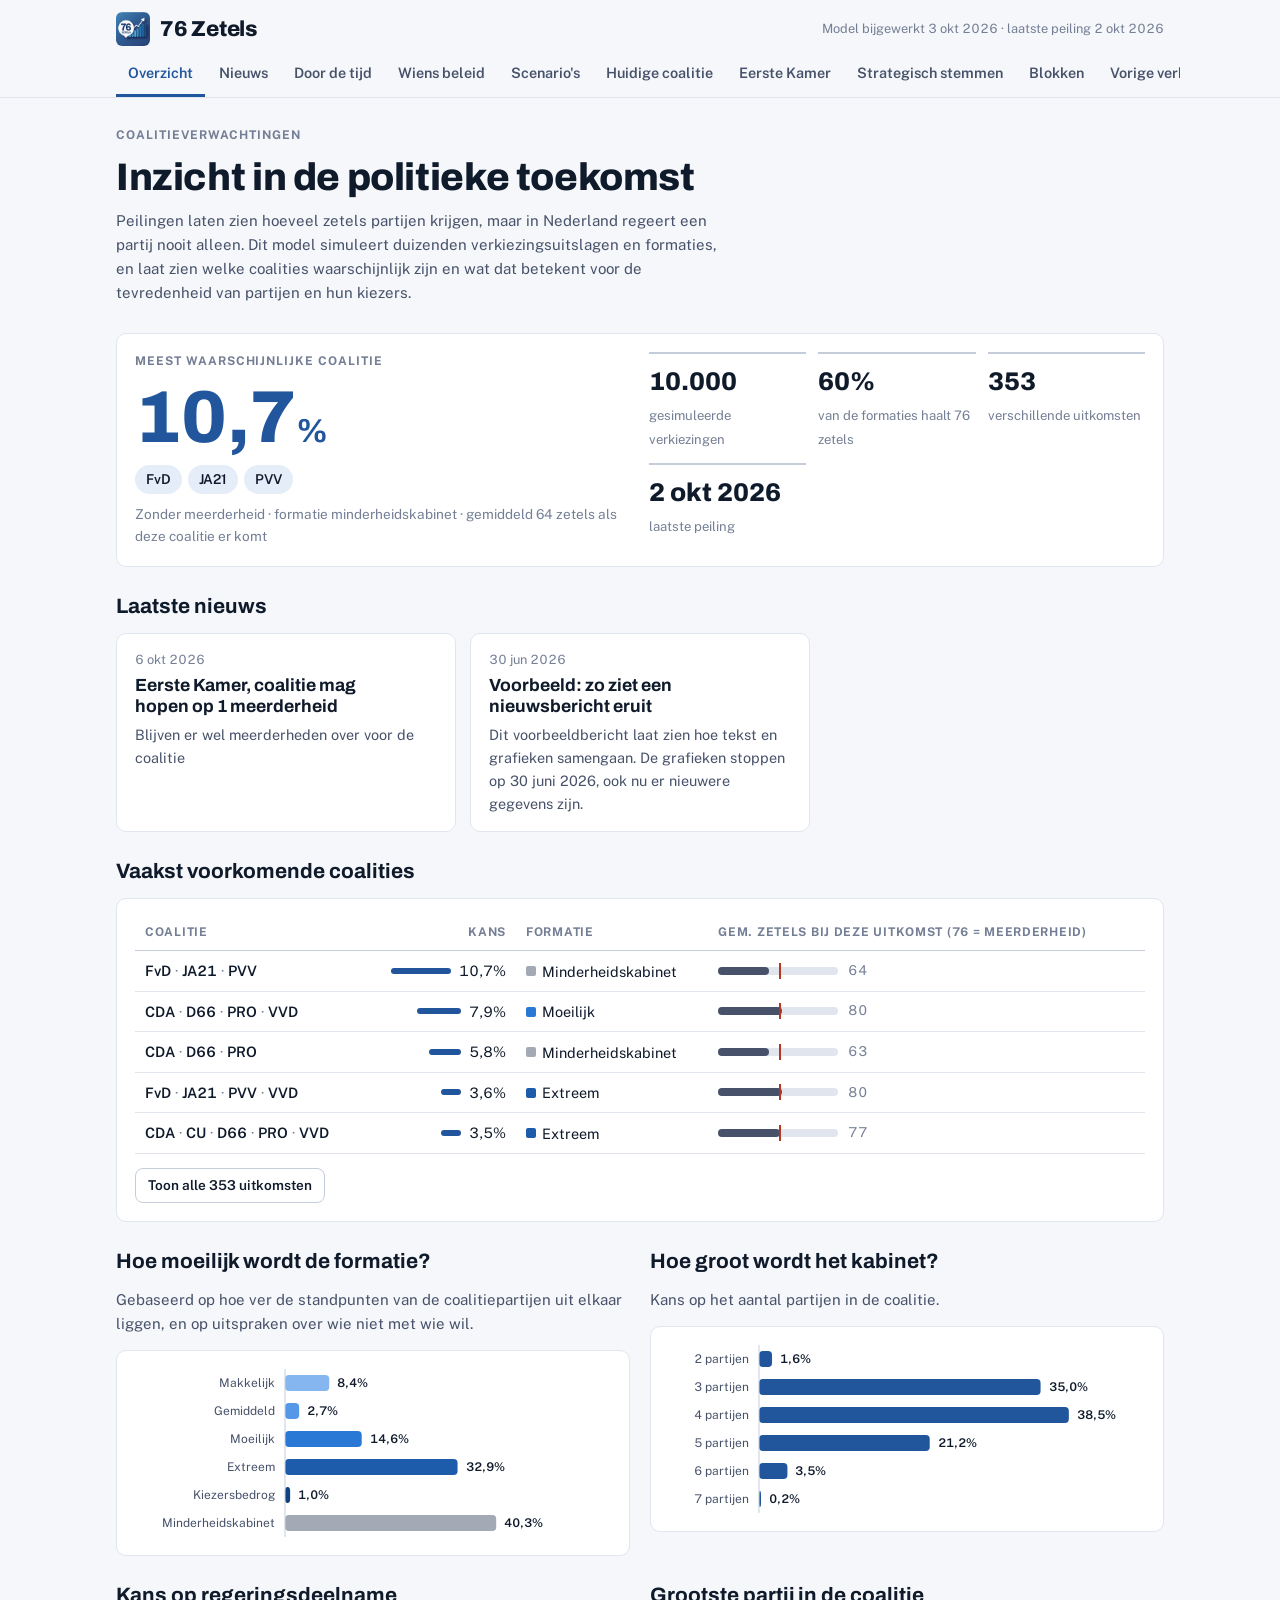
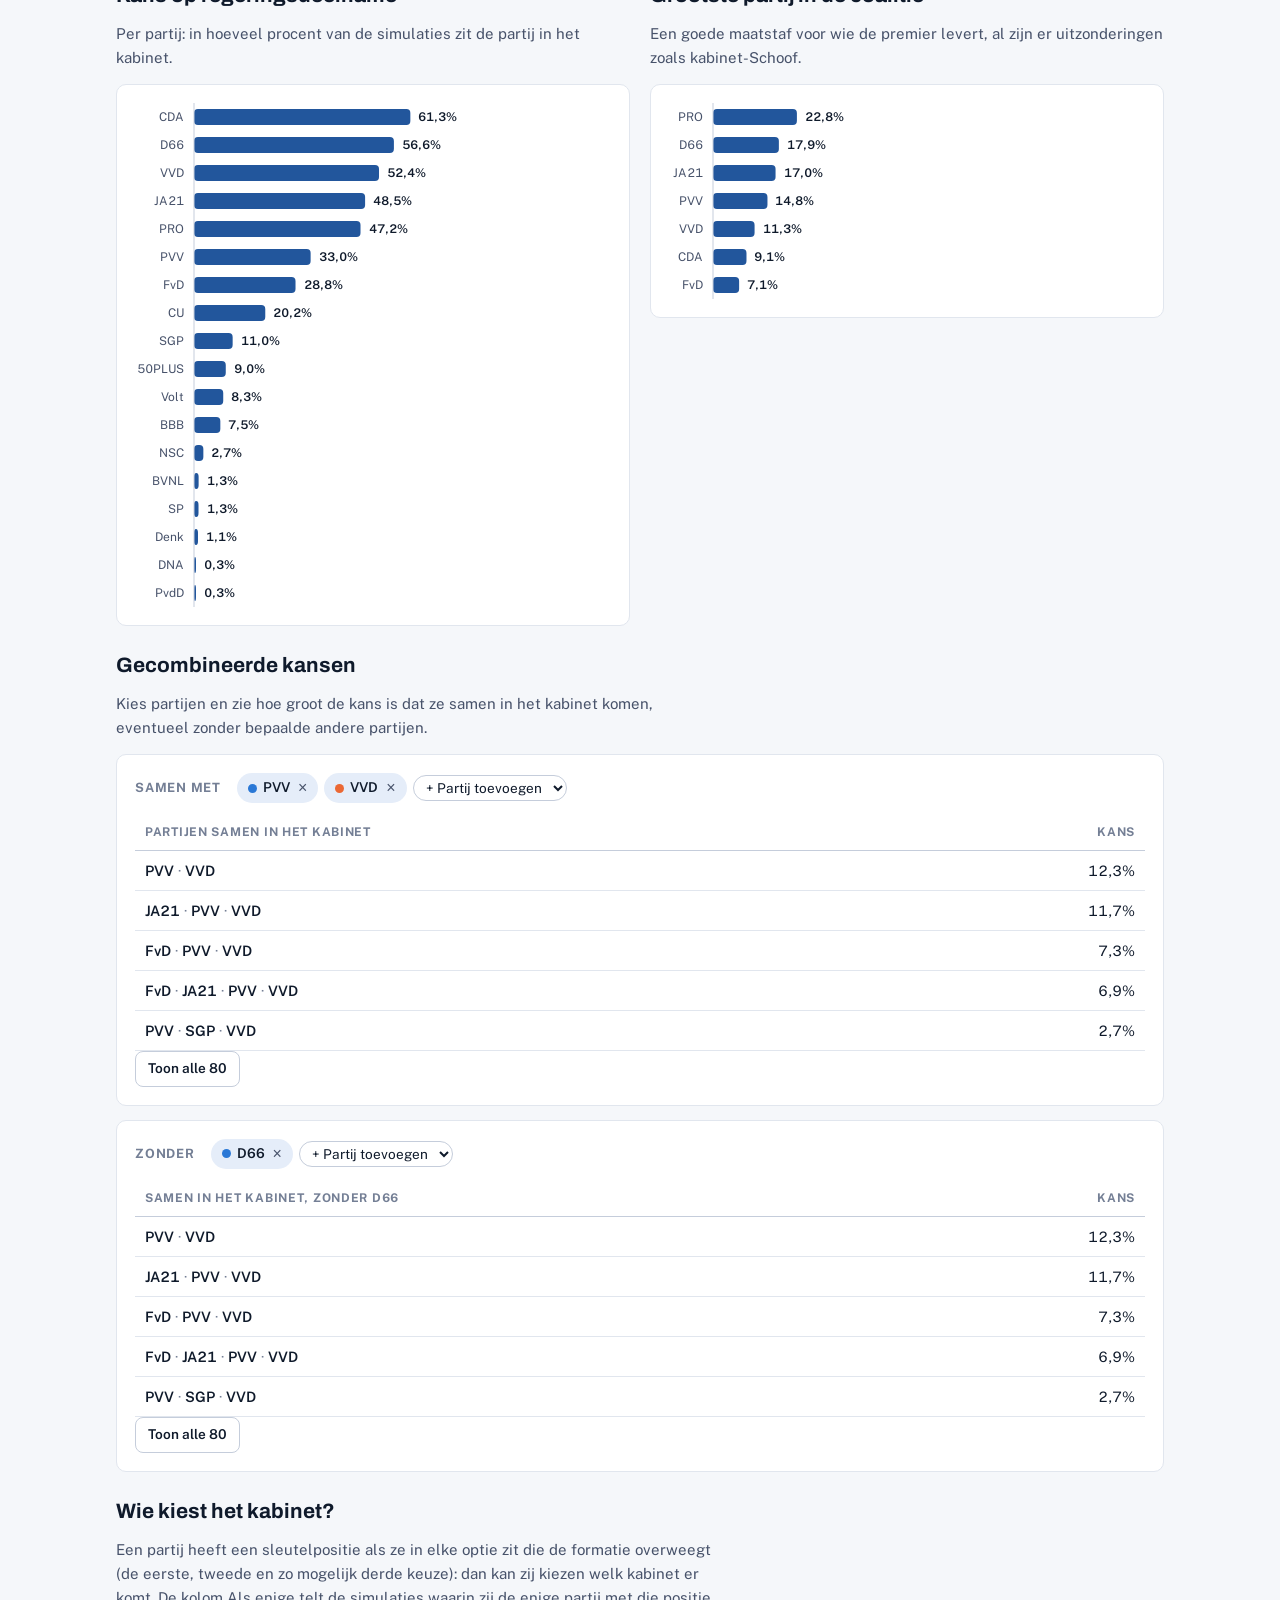
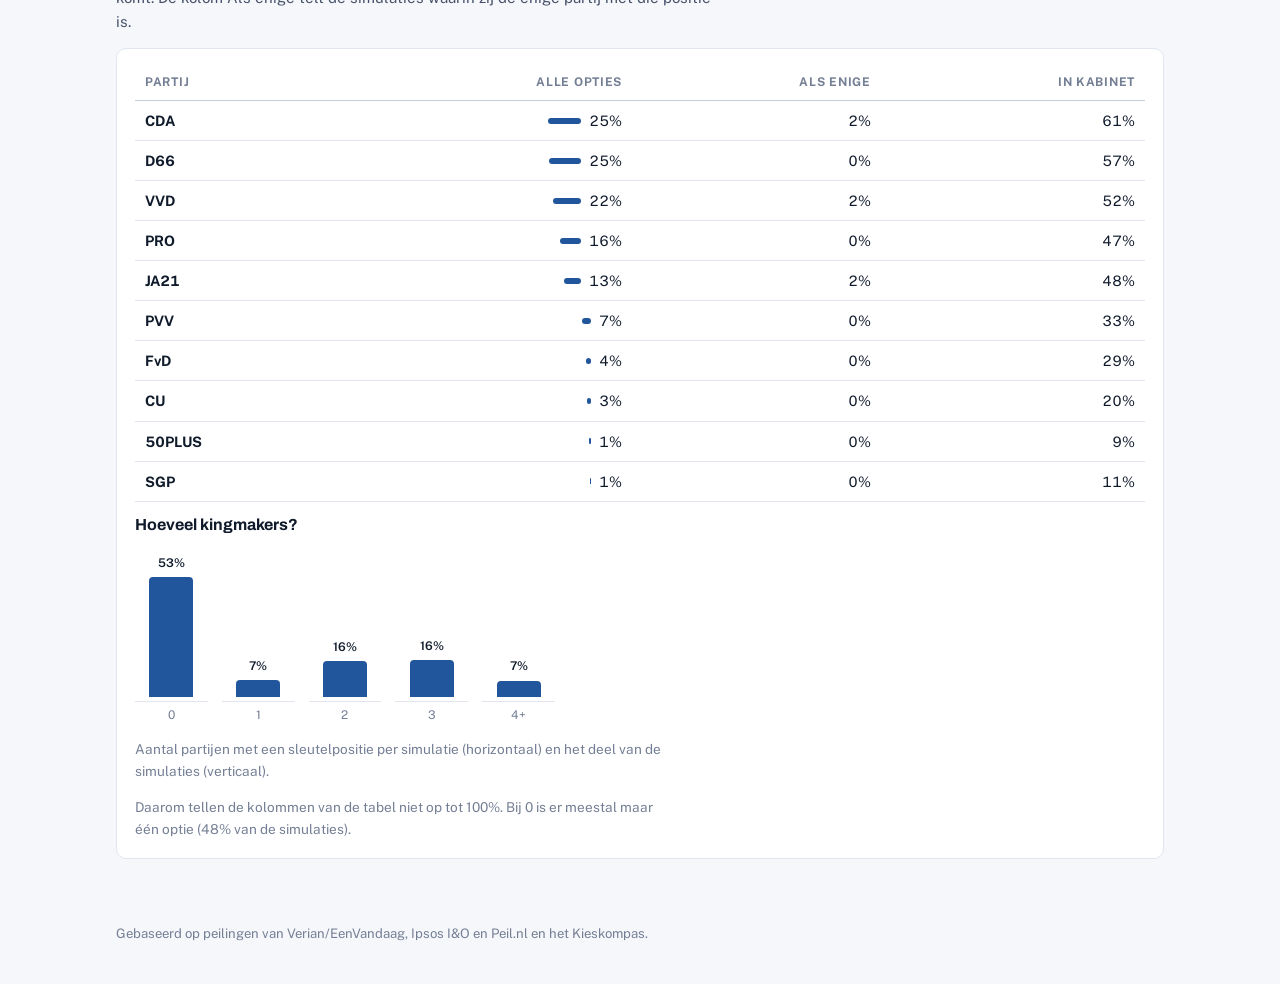
==== index.html @ a08775fa "Website update" ====
<!doctype html>
<html lang="nl">
<head>
<meta charset="utf-8">
<meta name="viewport" content="width=device-width, initial-scale=1, viewport-fit=cover">
<title>76 Zetels · Wie gaat er regeren? Coalitiekansen op basis van de peilingen</title>
<meta name="description" content="Wie gaat er regeren? Meest waarschijnlijke coalitie: FvD, JA21 en PVV (11%). Kans op het kabinet: CDA 61%, D66 57%, VVD 52%, JA21 48%. Op basis van de peilingen tot 2 oktober 2026.">
<link rel="canonical" href="https://76zetels.com/">
<meta name="theme-color" content="#f5f7fa" media="(prefers-color-scheme: light)">
<meta name="theme-color" content="#0d121a" media="(prefers-color-scheme: dark)">
<meta property="og:type" content="website">
<meta property="og:site_name" content="76 Zetels">
<meta property="og:locale" content="nl_NL">
<meta property="og:url" content="https://76zetels.com/">
<meta property="og:title" content="76 Zetels · Wie gaat er regeren?">
<meta property="og:description" content="Wie gaat er regeren? Meest waarschijnlijke coalitie: FvD, JA21 en PVV (11%). Kans op het kabinet: CDA 61%, D66 57%, VVD 52%, JA21 48%. Op basis van de peilingen tot 2 oktober 2026.">
<meta property="og:image" content="https://76zetels.com/social/out/og.png">
<meta property="og:image:width" content="1200">
<meta property="og:image:height" content="630">
<meta property="og:image:alt" content="De meest waarschijnlijke coalities volgens het model van 76 Zetels">
<meta name="twitter:card" content="summary_large_image">
<meta name="twitter:title" content="76 Zetels · Wie gaat er regeren?">
<meta name="twitter:description" content="Wie gaat er regeren? Meest waarschijnlijke coalitie: FvD, JA21 en PVV (11%). Kans op het kabinet: CDA 61%, D66 57%, VVD 52%, JA21 48%. Op basis van de peilingen tot 2 oktober 2026.">
<meta name="twitter:image" content="https://76zetels.com/social/out/og.png">
<link rel="icon" href="icon.png">
<link rel="apple-touch-icon" href="icon.png">
<link rel="preconnect" href="https://fonts.googleapis.com">
<link rel="preconnect" href="https://fonts.gstatic.com" crossorigin>
<link rel="stylesheet" href="https://fonts.googleapis.com/css2?family=Archivo:wght@600;700;800&family=Public+Sans:wght@400;600;700&display=swap">
<link rel="stylesheet" href="style.css">
<script type="application/ld+json">{"@context": "https://schema.org", "@type": "WebSite", "name": "76 Zetels", "url": "https://76zetels.com/", "inLanguage": "nl-NL"}</script>
<script type="application/ld+json">{"@context": "https://schema.org", "@type": "Dataset", "name": "76 Zetels: coalitiekansen op basis van de peilingen", "description": "Kansen op coalities, kabinetsdeelname per partij, formatiemoeilijkheid en een meerderheid in de Eerste Kamer, berekend uit duizenden gesimuleerde verkiezingen en formaties op basis van de Nederlandse peilingen.", "url": "https://76zetels.com/", "inLanguage": "nl-NL", "keywords": ["formatie", "coalitie", "peilingen", "Tweede Kamer", "Eerste Kamer", "verkiezingen", "kabinet"], "spatialCoverage": {"@type": "Place", "name": "Nederland"}, "creator": {"@type": "Organization", "name": "76 Zetels", "url": "https://76zetels.com/"}, "dateModified": "2026-10-02"}</script>
</head>
<body>
<header class="site-header">
  <div class="header-inner">
    <a class="brand" href="#overzicht"><img src="icon.png" alt=""><span>76 Zetels</span></a>
    <span class="stamp" id="stamp"></span>
  </div>
  <nav class="tabs" id="tabs" aria-label="Pagina's"></nav>
</header>
<main id="main"><div class="prerender">
<h1>Wie gaat er regeren?</h1>
<p>Peilingen laten zien hoeveel zetels partijen krijgen, maar in Nederland regeert een partij nooit alleen.
Dit model simuleert duizenden verkiezingsuitslagen en formaties, en laat zien welke coalities waarschijnlijk zijn.
Bijgewerkt met de peilingen tot 2 oktober 2026.</p>
<h2>Meest waarschijnlijke coalities</h2>
<ol><li>FvD, JA21 en PVV: 11%, zonder meerderheid (gemiddeld 64 zetels als deze coalitie er komt)</li><li>CDA, D66, PRO en VVD: 8%, met meerderheid (gemiddeld 80 zetels als deze coalitie er komt)</li><li>CDA, D66 en PRO: 6%, zonder meerderheid (gemiddeld 63 zetels als deze coalitie er komt)</li><li>FvD, JA21, PVV en VVD: 4%, met meerderheid (gemiddeld 80 zetels als deze coalitie er komt)</li><li>CDA, CU, D66, PRO en VVD: 4%, met meerderheid (gemiddeld 77 zetels als deze coalitie er komt)</li></ol>
<p>Kans op een kabinet zonder meerderheid van 76 zetels: 40%.</p>
<h2>Kans op een plek in het kabinet</h2>
<ul><li>CDA: 61%</li><li>D66: 57%</li><li>VVD: 52%</li><li>JA21: 48%</li><li>PRO: 47%</li><li>PVV: 33%</li><li>FvD: 29%</li><li>CU: 20%</li><li>SGP: 11%</li><li>50PLUS: 9%</li></ul>
<h2>Nieuws</h2><ul><li><a href="https://76zetels.com/nieuws/2026-10-06-eerste-kamer-coalitie-mag-hopen-op-1-meerderheid/">Eerste Kamer, coalitie mag hopen op 1 meerderheid</a> (6 oktober 2026) Blijven er wel meerderheden over voor de coalitie</li><li><a href="https://76zetels.com/nieuws/2026-06-30-voorbeeld-nieuwsbericht/">Voorbeeld: zo ziet een nieuwsbericht eruit</a> (30 juni 2026) Dit voorbeeldbericht laat zien hoe tekst en grafieken samengaan. De grafieken stoppen op 30 juni 2026, ook nu er nieuwere gegevens zijn.</li></ul>
<p class="loading">Gegevens laden…</p>
</div></main>
<footer>Gebaseerd op peilingen van Verian/EenVandaag, Ipsos I&amp;O en Peil.nl en het Kieskompas.</footer>
<script src="app.js"></script>
</body>
</html>
---- style.css ----
/* Layout: one reading column (max 1080px) under a sticky header with the page tabs.
   Sections are cards only where they hold a chart or table; prose sits on the page. */
:root {
  --bg: #f5f7fa;
  --surface: #ffffff;
  --ink: #0f1a2b;
  --ink-2: #47526a;
  --muted: #747f95;
  --line: #e1e6ee;
  --line-strong: #c5cddb;
  --accent: #22569c;
  --accent-ink: #ffffff;
  --accent-soft: #e5edf9;
  --majority: #b4371f;
  --good: #0b7a0b;
  --warn-bg: #fff4dc;
  --warn-ink: #7a4a00;
  --s1: #2a78d6; --s2: #eb6834; --s3: #1baf7a; --s4: #eda100;
  --s5: #e87ba4; --s6: #008300; --s7: #4a3aa7; --s8: #e34948;
  --pos: #2a78d6; --neg: #e34948;
  --r1: #86b6ef; --r2: #5598e7; --r3: #2a78d6; --r4: #1c5cab; --r5: #104281; --r6: #a3a9b5;
  --font-display: "Archivo", "Arial Narrow", system-ui, sans-serif;
  --font-body: "Public Sans", system-ui, -apple-system, "Segoe UI", sans-serif;
  --radius: 10px;
  color-scheme: light;
}
@media (prefers-color-scheme: dark) {
  :root:not([data-theme="light"]) {
    --bg: #0d121a; --surface: #151c27; --ink: #eef2f8; --ink-2: #b6c0d2; --muted: #8590a6;
    --line: #253043; --line-strong: #364258; --accent: #79a9ec; --accent-ink: #0d121a; --accent-soft: #1b2a42;
    --majority: #f08a6c; --good: #39b94a; --warn-bg: #3a2c0c; --warn-ink: #f5c766;
    --s1: #3987e5; --s2: #d95926; --s3: #199e70; --s4: #c98500;
    --s5: #d55181; --s6: #008300; --s7: #9085e9; --s8: #e66767;
    --pos: #3987e5; --neg: #e66767;
    --r1: #184f95; --r2: #1c5cab; --r3: #2a78d6; --r4: #5598e7; --r5: #9ec5f4; --r6: #5d6574;
    color-scheme: dark;
  }
}
:root[data-theme="dark"] {
  --bg: #0d121a; --surface: #151c27; --ink: #eef2f8; --ink-2: #b6c0d2; --muted: #8590a6;
  --line: #253043; --line-strong: #364258; --accent: #79a9ec; --accent-ink: #0d121a; --accent-soft: #1b2a42;
  --majority: #f08a6c; --good: #39b94a; --warn-bg: #3a2c0c; --warn-ink: #f5c766;
  --s1: #3987e5; --s2: #d95926; --s3: #199e70; --s4: #c98500;
  --s5: #d55181; --s6: #008300; --s7: #9085e9; --s8: #e66767;
  --pos: #3987e5; --neg: #e66767;
  --r1: #184f95; --r2: #1c5cab; --r3: #2a78d6; --r4: #5598e7; --r5: #9ec5f4; --r6: #5d6574;
  color-scheme: dark;
}

* { box-sizing: border-box; }
body {
  margin: 0;
  background: var(--bg);
  color: var(--ink);
  font: 15px/1.6 var(--font-body);
}
h1, h2, h3 { font-family: var(--font-display); text-wrap: balance; line-height: 1.15; margin: 0; }
h1 { font-size: clamp(1.7rem, 4vw, 2.4rem); font-weight: 800; letter-spacing: -0.01em; }
h2 { font-size: 1.3rem; font-weight: 700; }
h3 { font-size: 1rem; font-weight: 700; }
p { margin: 0; max-width: 68ch; color: var(--ink-2); }
a { color: var(--accent); }
:focus-visible { outline: 2px solid var(--accent); outline-offset: 2px; }

/* header + tabs */
.site-header {
  position: sticky; top: env(safe-area-inset-top, 0px); z-index: 10;
  background: var(--bg);
  border-bottom: 1px solid var(--line);
}
.header-inner, .tabs, main, footer { max-width: 1080px; margin-inline: auto; padding-inline: 16px; }
.header-inner { display: flex; align-items: center; justify-content: space-between; gap: 16px; padding-block: 12px 4px; flex-wrap: wrap; }
.brand { display: flex; align-items: center; gap: 10px; text-decoration: none; color: var(--ink); }
.brand img { width: 34px; height: 34px; border-radius: 6px; }
.brand span { font-family: var(--font-display); font-weight: 800; font-size: 1.35rem; letter-spacing: -0.01em; }
.stamp { font-size: 0.8rem; color: var(--muted); font-variant-numeric: tabular-nums; }
.tabs { display: flex; gap: 2px; overflow-x: auto; scrollbar-width: none; }
.tabs::-webkit-scrollbar { display: none; }
.tabs a {
  flex: none; padding: 10px 12px; text-decoration: none; color: var(--ink-2);
  font-weight: 600; font-size: 0.9rem; border-bottom: 3px solid transparent; white-space: nowrap;
}
.tabs a:hover { color: var(--ink); }
.tabs a[aria-current="page"] { color: var(--accent); border-bottom-color: var(--accent); }

main { padding-block: 28px 64px; display: grid; gap: 28px; }
.page-head { display: grid; gap: 10px; }
.eyebrow { font-size: 0.75rem; text-transform: uppercase; letter-spacing: 0.08em; color: var(--muted); font-weight: 700; }

.section { display: grid; gap: 14px; min-width: 0; align-content: start; }
.section > *, .card > *, .grid-2 > * { min-width: 0; }
.card {
  background: var(--surface);
  border: 1px solid var(--line);
  border-radius: var(--radius);
  padding: 18px;
  display: grid; gap: 14px; min-width: 0; align-content: start;
}
.grid-2 { display: grid; gap: 20px; grid-template-columns: repeat(auto-fit, minmax(min(100%, 420px), 1fr)); }
.note { font-size: 0.85rem; color: var(--muted); }

/* hero */
.hero { display: grid; gap: 18px; grid-template-columns: repeat(auto-fit, minmax(min(100%, 300px), 1fr)); }
.hero-main { display: grid; gap: 10px; align-content: start; }
.hero-figure { font-family: var(--font-display); font-size: clamp(3rem, 9vw, 4.6rem); font-weight: 800; line-height: 1; color: var(--accent); }
.hero-figure small { font-size: 0.45em; font-weight: 700; }
.chips { display: flex; flex-wrap: wrap; gap: 6px; }
.chip {
  display: inline-flex; align-items: center; gap: 6px;
  padding: 3px 10px; border-radius: 999px; font-size: 0.85rem; font-weight: 600;
  background: var(--accent-soft); color: var(--ink); border: 1px solid transparent;
}
.chip .dot { width: 9px; height: 9px; border-radius: 50%; flex: none; }
.stats { display: grid; gap: 12px; grid-template-columns: repeat(auto-fit, minmax(140px, 1fr)); align-content: start; }
.stat { border-top: 2px solid var(--line-strong); padding-top: 8px; }
.stat b { display: block; font-family: var(--font-display); font-size: 1.6rem; font-weight: 800; }
.stat span { font-size: 0.82rem; color: var(--muted); }

/* controls */
.controls { display: flex; flex-wrap: wrap; gap: 10px 16px; align-items: center; }
.control-label { font-size: 0.8rem; font-weight: 700; color: var(--muted); text-transform: uppercase; letter-spacing: 0.06em; }
select, input[type="range"] { font: inherit; }
select {
  max-width: 100%; min-width: 0;
  padding: 6px 10px; border-radius: 8px; border: 1px solid var(--line-strong);
  background: var(--surface); color: var(--ink);
}
.multi { display: flex; flex-wrap: wrap; gap: 6px; align-items: center; }
.multi .chip button {
  border: 0; background: none; color: var(--ink-2); cursor: pointer; padding: 0 0 0 2px;
  font-size: 1rem; line-height: 1;
}
.multi .chip button:hover { color: var(--ink); }
.multi select { padding: 3px 8px; border-radius: 999px; font-size: 0.85rem; }
.segmented { display: inline-flex; flex-wrap: wrap; max-width: 100%; border: 1px solid var(--line-strong); border-radius: 8px; overflow: hidden; }
.segmented button {
  font: inherit; font-size: 0.85rem; font-weight: 600; padding: 5px 12px; border: 0;
  background: var(--surface); color: var(--ink-2); cursor: pointer;
}
.segmented button + button { border-left: 1px solid var(--line-strong); }
.segmented button[aria-pressed="true"] { background: var(--accent); color: var(--accent-ink); }
.btn {
  font: inherit; font-size: 0.85rem; font-weight: 600; padding: 6px 12px; border-radius: 8px;
  border: 1px solid var(--line-strong); background: var(--surface); color: var(--ink); cursor: pointer;
}
.btn:hover { border-color: var(--accent); }
a.btn { text-decoration: none; display: inline-flex; align-items: center; }
.range { display: flex; align-items: center; gap: 10px; }
.range output { font-variant-numeric: tabular-nums; font-weight: 700; min-width: 2.5ch; }

/* tables */
.table-wrap { overflow-x: auto; }
table { width: 100%; border-collapse: collapse; font-size: 0.9rem; font-variant-numeric: tabular-nums; }
th { text-align: left; font-size: 0.75rem; text-transform: uppercase; letter-spacing: 0.06em; color: var(--muted); font-weight: 700; padding: 6px 10px 8px; border-bottom: 1px solid var(--line-strong); }
td { padding: 8px 10px; border-bottom: 1px solid var(--line); vertical-align: middle; }
td.num, th.num { text-align: right; white-space: nowrap; }
.coalition { font-weight: 600; }
.coalition .sep { color: var(--muted); font-weight: 400; }
.pbar { display: flex; align-items: center; gap: 8px; justify-content: flex-end; }
.pbar i { display: block; height: 6px; border-radius: 3px; background: var(--accent); }
.seatbar { position: relative; width: 120px; height: 8px; border-radius: 4px; background: var(--line); }
.seatbar i { position: absolute; inset: 0 auto 0 0; border-radius: 4px; background: var(--ink-2); }
.seatbar b { position: absolute; top: -4px; bottom: -4px; width: 2px; background: var(--majority); }
.tag { display: inline-flex; align-items: center; gap: 5px; font-size: 0.8rem; font-weight: 600; padding: 2px 8px; border-radius: 999px; white-space: nowrap; }
.tag.yes { background: var(--accent-soft); color: var(--ink); }
.tag.no { color: var(--muted); border: 1px solid var(--line); }
.tag.risk { background: var(--warn-bg); color: var(--warn-ink); }
.sev { display: inline-flex; align-items: center; gap: 6px; white-space: nowrap; }
.sev i { width: 10px; height: 10px; border-radius: 2px; }

/* callouts */
.callout { border-left: 3px solid var(--accent); background: var(--accent-soft); padding: 12px 14px; border-radius: 0 8px 8px 0; color: var(--ink); max-width: 72ch; }
.callout.warn { border-left-color: var(--warn-ink); background: var(--warn-bg); color: var(--warn-ink); }
.prose { display: grid; gap: 12px; }
.prose ul { margin: 0; padding-left: 20px; display: grid; gap: 8px; color: var(--ink-2); max-width: 72ch; }

/* charts */
.chart { position: relative; min-width: 0; }
.chart svg { display: block; width: 100%; height: auto; overflow: visible; }
.chart text { fill: var(--muted); font: 12px var(--font-body); font-variant-numeric: tabular-nums; }
.chart .grid { stroke: var(--line); stroke-width: 1; }
.chart .axis { stroke: var(--line-strong); stroke-width: 1; }
.chart .lbl { fill: var(--ink-2); }
.chart .val { fill: var(--ink); font-weight: 600; }
.chart .crosshair { stroke: var(--line-strong); stroke-width: 1; }
.legend { display: flex; flex-wrap: wrap; gap: 4px 14px; font-size: 0.82rem; color: var(--ink-2); }
.legend span { display: inline-flex; align-items: center; gap: 6px; }
.legend i { width: 14px; height: 3px; border-radius: 2px; }
.tooltip {
  position: fixed; z-index: 50; pointer-events: none;
  background: var(--surface); color: var(--ink); border: 1px solid var(--line-strong);
  border-radius: 8px; padding: 8px 10px; font-size: 0.82rem; box-shadow: 0 6px 20px rgba(10, 20, 40, 0.14);
  min-width: 140px; max-width: 280px; font-variant-numeric: tabular-nums;
}
.tooltip .t-head { font-weight: 700; margin-bottom: 4px; }
.tooltip .t-row { display: flex; align-items: center; gap: 6px; justify-content: space-between; }
.tooltip .t-row span { display: inline-flex; align-items: center; gap: 6px; }
.tooltip i { width: 8px; height: 8px; border-radius: 50%; }
.empty { color: var(--muted); font-size: 0.9rem; padding: 16px 0; }

footer { padding-block: 0 40px; color: var(--muted); font-size: 0.82rem; }
.loading { padding: 60px 16px; text-align: center; color: var(--muted); }

@media (prefers-reduced-motion: no-preference) {
  .card { transition: border-color 0.15s; }
}

/* news */
.post-list { display: grid; gap: 14px; grid-template-columns: repeat(auto-fill, minmax(min(100%, 300px), 1fr)); }
.post-card {
  display: grid; gap: 6px; align-content: start; padding: 16px 18px;
  background: var(--surface); border: 1px solid var(--line); border-radius: var(--radius);
  text-decoration: none; color: var(--ink);
}
.post-card:hover { border-color: var(--accent); }
.post-card h3 { font-size: 1.1rem; }
.post-card time, .post time { font-size: 0.8rem; color: var(--muted); font-variant-numeric: tabular-nums; }
.post-card p { font-size: 0.9rem; }
.post { display: grid; gap: 22px; max-width: 760px; }
.back { text-decoration: none; }
.back:hover { color: var(--accent); }
.lede { font-size: 1.1rem; color: var(--ink); }
.post-body { display: grid; gap: 16px; min-width: 0; }
.post-body > * { min-width: 0; }
.post-body p, .post-body li { color: var(--ink); font-size: 1.02rem; line-height: 1.7; }
.post-body h2 { font-size: 1.3rem; margin-top: 8px; }
.post-body h3 { font-size: 1.05rem; }
.post-body ul, .post-body ol { margin: 0; padding-left: 22px; display: grid; gap: 6px; max-width: 68ch; }
.post-body blockquote { margin: 0; border-left: 3px solid var(--accent); padding: 4px 0 4px 14px; color: var(--ink-2); max-width: 68ch; }
.post-chart { margin: 0; }
.post-chart figcaption { margin-top: -4px; }
.post-nav { display: grid; grid-template-columns: 1fr 1fr; gap: 14px; max-width: 760px; border-top: 1px solid var(--line); padding-top: 16px; }
.post-nav a { display: grid; gap: 2px; text-decoration: none; color: var(--ink); font-weight: 600; }
.post-nav a.right { text-align: right; }

/* editor */
.editor { display: grid; gap: 20px; grid-template-columns: repeat(auto-fit, minmax(min(100%, 420px), 1fr)); align-items: start; }
.editor > * { min-width: 0; }
.field { display: grid; gap: 6px; min-width: 0; }
.field > * { min-width: 0; }
input[type="text"], input[type="date"], textarea {
  font: inherit; width: 100%; padding: 8px 10px; border-radius: 8px;
  border: 1px solid var(--line-strong); background: var(--surface); color: var(--ink);
}
textarea { resize: vertical; line-height: 1.5; }
#post-file { font: 0.82rem/1.5 ui-monospace, SFMono-Regular, Menlo, monospace; color: var(--ink-2); }
.editor .controls input[type="text"] { flex: 1 1 180px; width: auto; }
.btn.primary { background: var(--accent); color: var(--accent-ink); border-color: var(--accent); text-decoration: none; }
code { font: 0.85em ui-monospace, SFMono-Regular, Menlo, monospace; background: var(--accent-soft); padding: 1px 5px; border-radius: 4px; }
.post-preview { display: grid; gap: 14px; min-width: 0; }

/* share page */
.share-list { display: grid; gap: 20px; }
.share-card { grid-template-columns: minmax(0, 280px) minmax(0, 1fr); align-items: start; gap: 22px; }
.share-card img { width: 100%; height: auto; border-radius: 10px; border: 1px solid var(--line); }
.combo-frame { position: relative; width: 100%; aspect-ratio: 1080 / 1350; overflow: hidden; border-radius: 10px; border: 1px solid var(--line); }
.combo-frame iframe { position: absolute; top: 0; left: 0; border: 0; transform-origin: 0 0; pointer-events: none; }
.share-side { display: grid; gap: 12px; min-width: 0; }
.share-side .controls { gap: 8px; }
@media (max-width: 640px) { .share-card { grid-template-columns: 1fr; } .share-card img, .combo-frame { max-width: 360px; } }

/* formation backtest: the coalition that was actually formed */
tr.hit td { background: color-mix(in srgb, var(--accent) 10%, transparent); }
.tag-hit { display: inline-block; margin-left: 8px; padding: 1px 8px; border-radius: 999px; font-size: 0.75rem; font-weight: 700;
  background: var(--accent); color: var(--accent-ink); vertical-align: middle; }

/* margins per seat bucket x time: too narrow / wider than needed */
table.margins td.margin-cell.narrow { background: color-mix(in srgb, #d64545 14%, transparent); }
table.margins td.margin-cell.narrow b { color: #b42318; }
table.margins td.margin-cell.wide { background: color-mix(in srgb, var(--muted) 12%, transparent); }
@media (prefers-color-scheme: dark) { :root:not([data-theme="light"]) table.margins td.margin-cell.narrow b { color: #ff8a80; } }
:root[data-theme="dark"] table.margins td.margin-cell.narrow b { color: #ff8a80; }

/* blocs page */
.bloc-row { display: grid; gap: 6px; padding: 10px 0; }
.bloc-row + .bloc-row { border-top: 1px solid var(--line); }
.bloc-head { display: flex; justify-content: space-between; align-items: baseline; gap: 12px; flex-wrap: wrap; }
.bloc-head b { margin: 0 4px 0 6px; }
.bloc-num b { font-family: var(--font-display); font-size: 1.4rem; font-weight: 800; }
.bloc-range { position: relative; height: 10px; border-radius: 5px; background: var(--line); }
.bloc-range i { position: absolute; top: 0; bottom: 0; border-radius: 5px; }
.bloc-range b { position: absolute; top: -4px; bottom: -4px; width: 4px; border-radius: 2px; background: var(--ink); }
.bloc-editor { display: grid; grid-template-columns: repeat(auto-fill, minmax(290px, 1fr)); gap: 8px 16px; margin-bottom: 12px; }
.bloc-details { margin: 0 0 12px; }
.bloc-details summary { cursor: pointer; font-weight: 600; color: var(--accent, inherit); }
.bloc-details[open] summary { margin-bottom: 8px; }
.bloc-pick { display: flex; align-items: center; gap: 8px; }
.bloc-pick span { min-width: 76px; font-weight: 600; }
.bloc-pick select { flex: 1; min-width: 0; }
.scen-pick { display: grid; grid-template-columns: minmax(110px, 190px) 1fr 70px; align-items: center; gap: 12px; padding: 6px 0; }
.scen-pick span { font-weight: 600; }
.scen-pick input { width: 100%; }
.scen-out { font-variant-numeric: tabular-nums; text-align: right; color: var(--muted); }
.bloc-range i.scen-base { opacity: .28; }
.scen-delta { font-weight: 700; font-variant-numeric: tabular-nums; }
.scen-delta.up { color: var(--pos); }
.scen-delta.down { color: var(--neg); }
@media (max-width: 640px) { .scen-pick { grid-template-columns: 1fr 70px; } .scen-pick input { grid-column: 1 / -1; grid-row: 2; } }
.dot { display: inline-block; width: 10px; height: 10px; border-radius: 3px; vertical-align: baseline; }
td .dot, th .dot, .bloc-head .dot, .scen-pick .dot { margin-right: 6px; }

/* vertical bars (kingmakers on the overview page) */
.vbars { display: flex; align-items: flex-end; gap: 14px; max-width: 420px; padding-top: 6px; }
.vbar { flex: 1; display: flex; flex-direction: column; align-items: center; gap: 4px; cursor: default; }
.vbar i { display: block; width: 100%; max-width: 44px; background: var(--accent); border-radius: 4px 4px 0 0; }
.vbar:hover i { opacity: 0.8; }
.vbar-v { font-size: 12px; font-weight: 600; color: var(--ink, inherit); }
.vbar-k { align-self: stretch; text-align: center; font-size: 12px; color: var(--muted); border-top: 1px solid var(--line, #ccd3de); padding-top: 4px; }
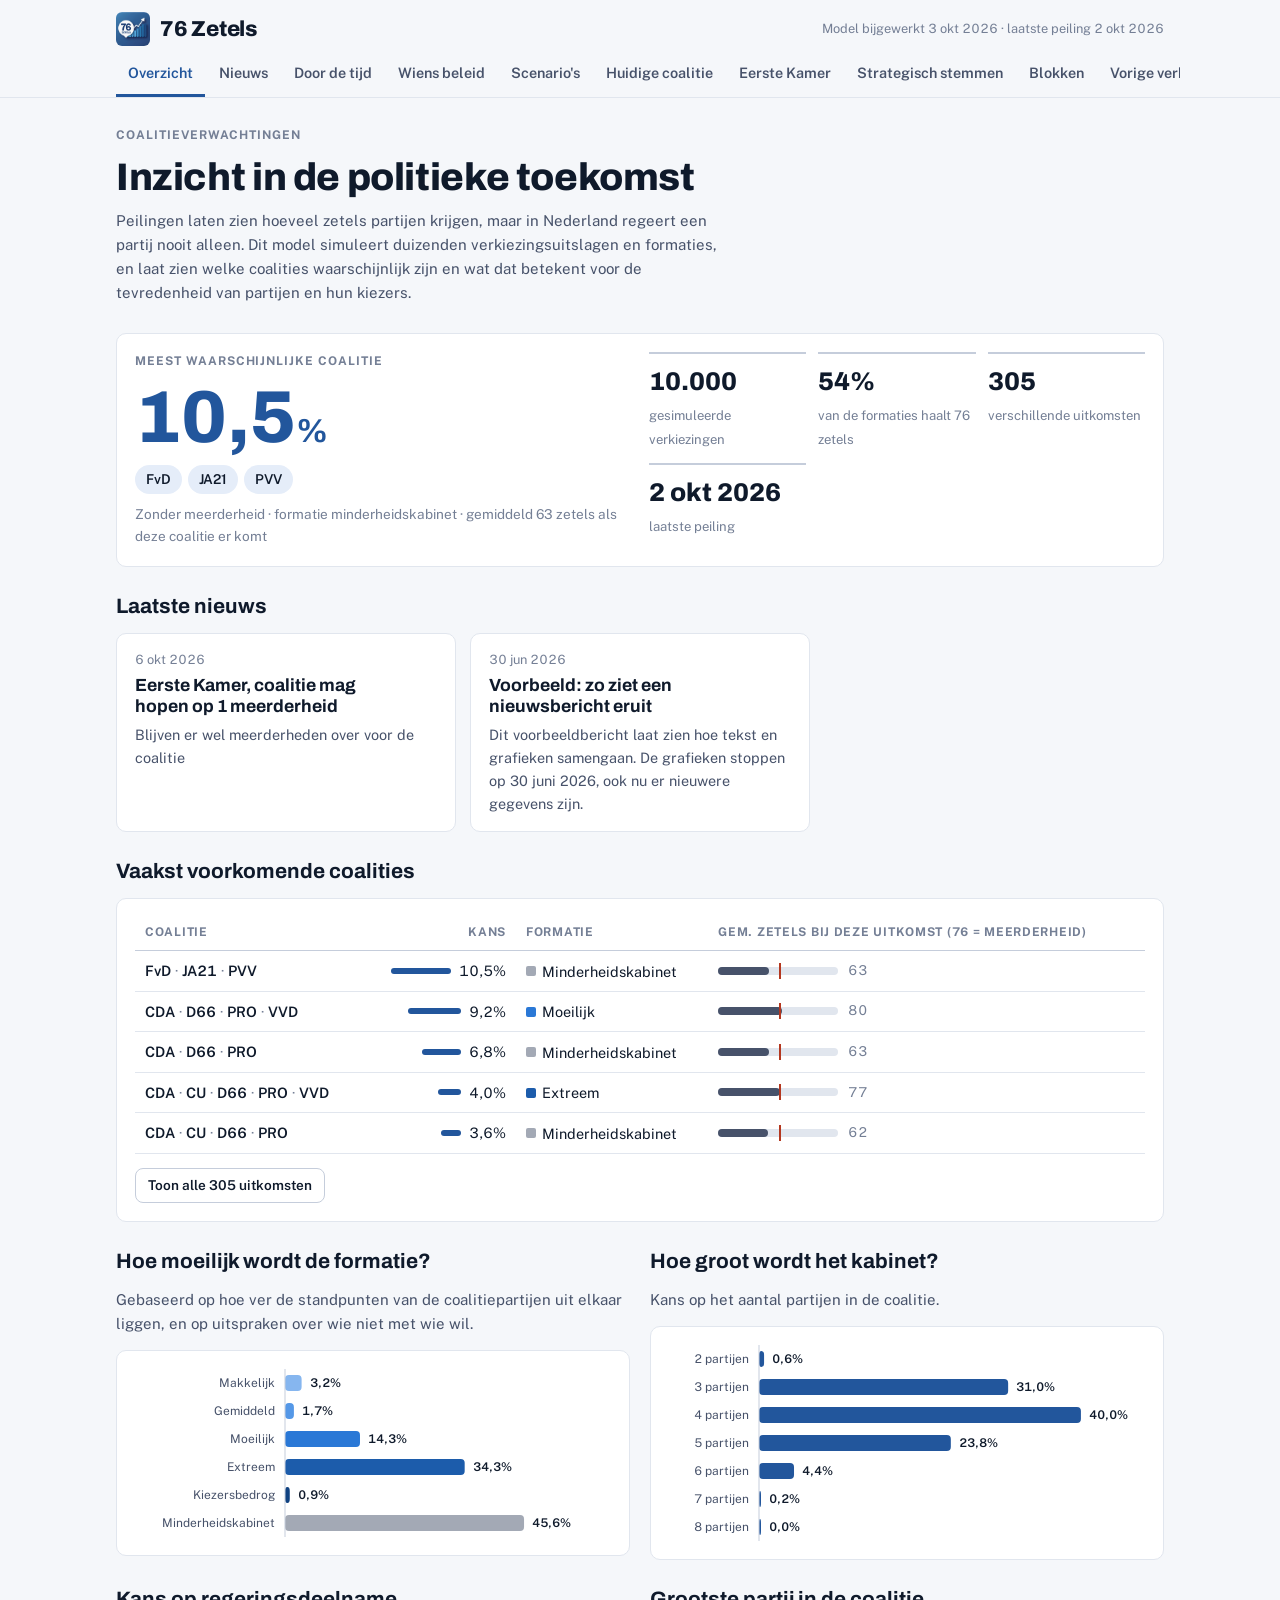
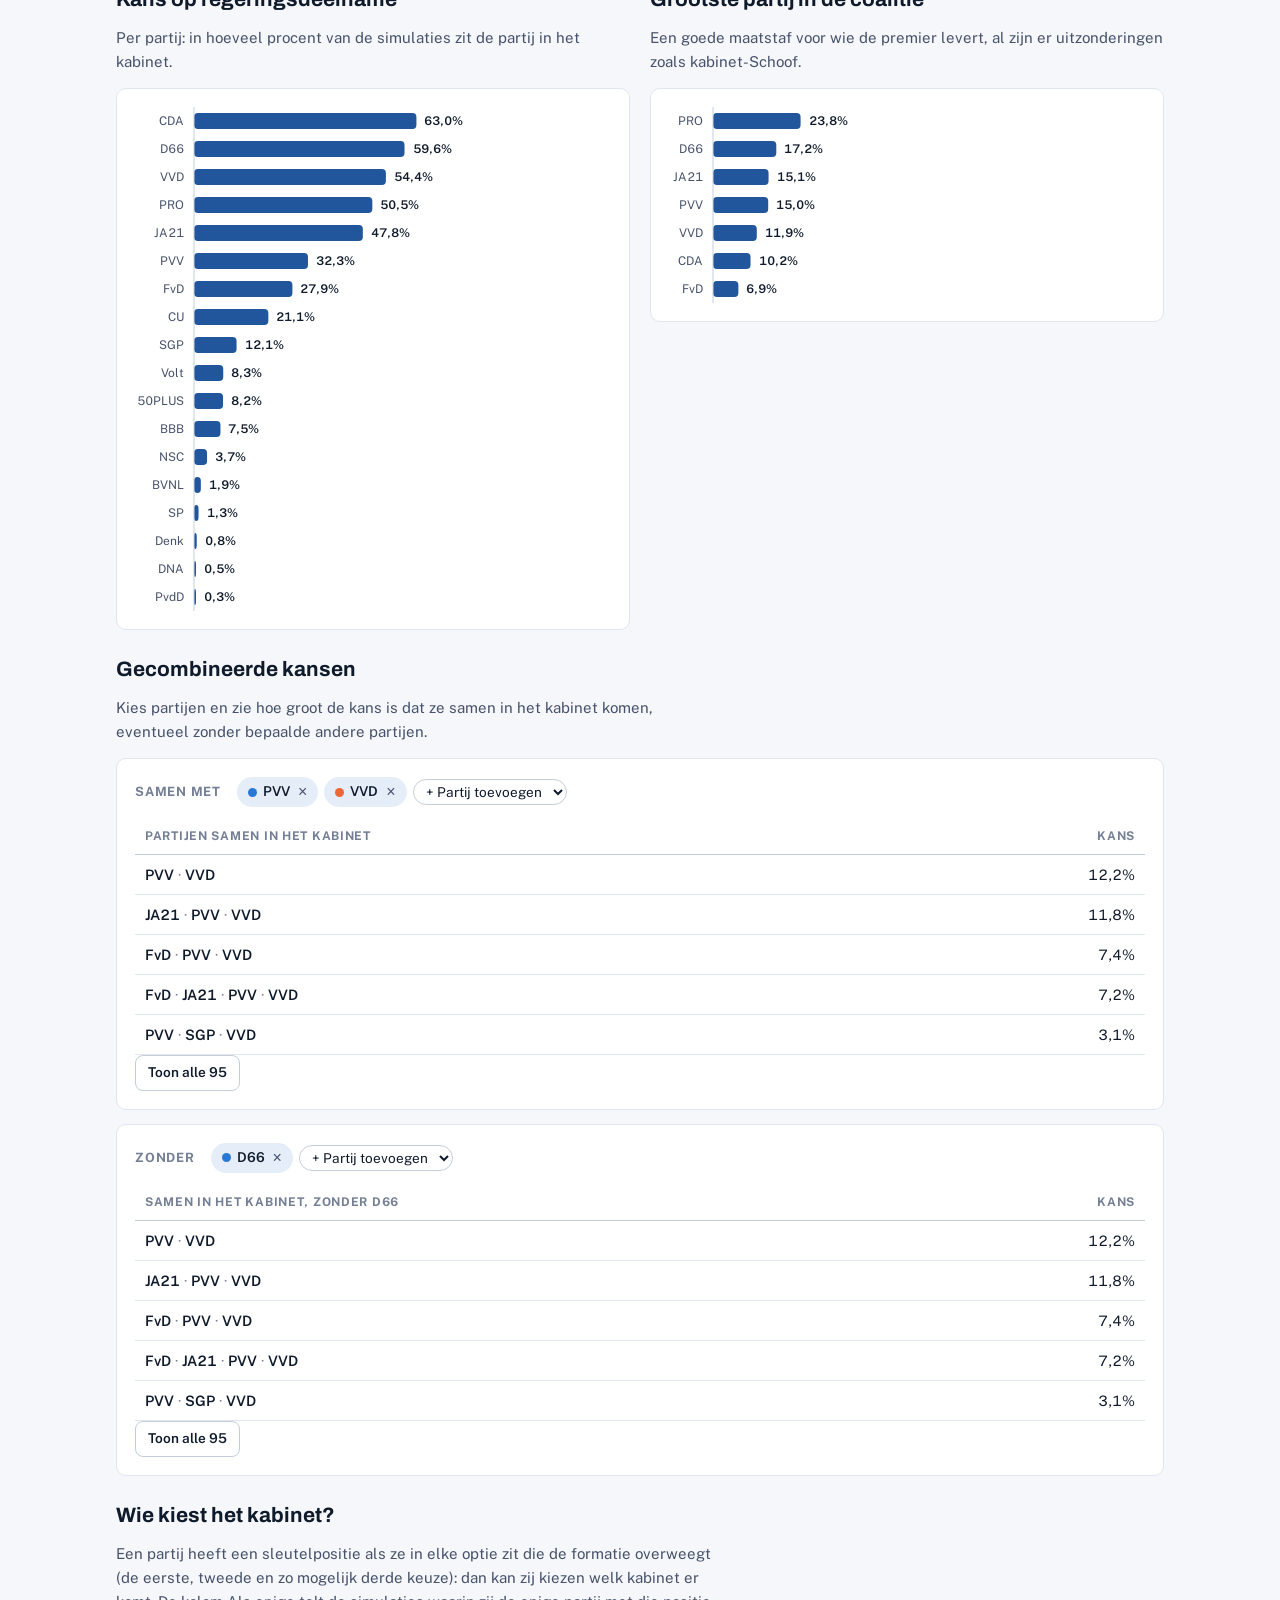
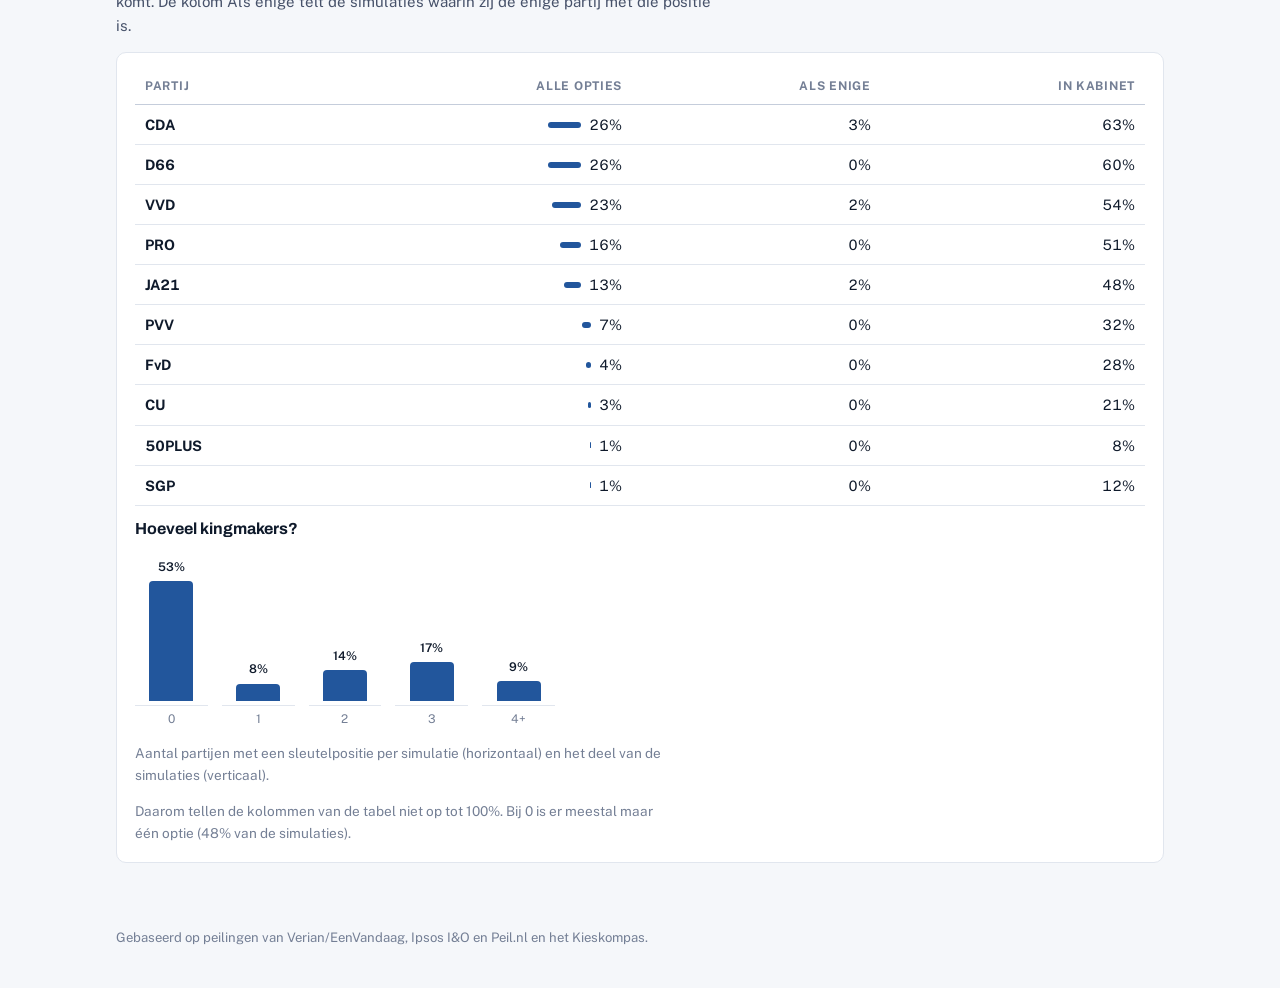
==== commit b7594ab1: "Website update" ====
--- a/index.html
+++ b/index.html
@@ -4,7 +4,7 @@
 <meta charset="utf-8">
 <meta name="viewport" content="width=device-width, initial-scale=1, viewport-fit=cover">
 <title>76 Zetels · Wie gaat er regeren? Coalitiekansen op basis van de peilingen</title>
-<meta name="description" content="Wie gaat er regeren? Meest waarschijnlijke coalitie: FvD, JA21 en PVV (11%). Kans op het kabinet: CDA 61%, D66 57%, VVD 52%, JA21 48%. Op basis van de peilingen tot 2 oktober 2026.">
+<meta name="description" content="Wie gaat er regeren? Meest waarschijnlijke coalitie: FvD, JA21 en PVV (10%). Kans op het kabinet: CDA 63%, D66 60%, VVD 54%, PRO 51%. Op basis van de peilingen tot 2 oktober 2026.">
 <link rel="canonical" href="https://76zetels.com/">
 <meta name="theme-color" content="#f5f7fa" media="(prefers-color-scheme: light)">
 <meta name="theme-color" content="#0d121a" media="(prefers-color-scheme: dark)">
@@ -13,14 +13,14 @@
 <meta property="og:locale" content="nl_NL">
 <meta property="og:url" content="https://76zetels.com/">
 <meta property="og:title" content="76 Zetels · Wie gaat er regeren?">
-<meta property="og:description" content="Wie gaat er regeren? Meest waarschijnlijke coalitie: FvD, JA21 en PVV (11%). Kans op het kabinet: CDA 61%, D66 57%, VVD 52%, JA21 48%. Op basis van de peilingen tot 2 oktober 2026.">
+<meta property="og:description" content="Wie gaat er regeren? Meest waarschijnlijke coalitie: FvD, JA21 en PVV (10%). Kans op het kabinet: CDA 63%, D66 60%, VVD 54%, PRO 51%. Op basis van de peilingen tot 2 oktober 2026.">
 <meta property="og:image" content="https://76zetels.com/social/out/og.png">
 <meta property="og:image:width" content="1200">
 <meta property="og:image:height" content="630">
 <meta property="og:image:alt" content="De meest waarschijnlijke coalities volgens het model van 76 Zetels">
 <meta name="twitter:card" content="summary_large_image">
 <meta name="twitter:title" content="76 Zetels · Wie gaat er regeren?">
-<meta name="twitter:description" content="Wie gaat er regeren? Meest waarschijnlijke coalitie: FvD, JA21 en PVV (11%). Kans op het kabinet: CDA 61%, D66 57%, VVD 52%, JA21 48%. Op basis van de peilingen tot 2 oktober 2026.">
+<meta name="twitter:description" content="Wie gaat er regeren? Meest waarschijnlijke coalitie: FvD, JA21 en PVV (10%). Kans op het kabinet: CDA 63%, D66 60%, VVD 54%, PRO 51%. Op basis van de peilingen tot 2 oktober 2026.">
 <meta name="twitter:image" content="https://76zetels.com/social/out/og.png">
 <link rel="icon" href="icon.png">
 <link rel="apple-touch-icon" href="icon.png">
@@ -45,10 +45,10 @@
 Dit model simuleert duizenden verkiezingsuitslagen en formaties, en laat zien welke coalities waarschijnlijk zijn.
 Bijgewerkt met de peilingen tot 2 oktober 2026.</p>
 <h2>Meest waarschijnlijke coalities</h2>
-<ol><li>FvD, JA21 en PVV: 11%, zonder meerderheid (gemiddeld 64 zetels als deze coalitie er komt)</li><li>CDA, D66, PRO en VVD: 8%, met meerderheid (gemiddeld 80 zetels als deze coalitie er komt)</li><li>CDA, D66 en PRO: 6%, zonder meerderheid (gemiddeld 63 zetels als deze coalitie er komt)</li><li>FvD, JA21, PVV en VVD: 4%, met meerderheid (gemiddeld 80 zetels als deze coalitie er komt)</li><li>CDA, CU, D66, PRO en VVD: 4%, met meerderheid (gemiddeld 77 zetels als deze coalitie er komt)</li></ol>
-<p>Kans op een kabinet zonder meerderheid van 76 zetels: 40%.</p>
+<ol><li>FvD, JA21 en PVV: 10%, zonder meerderheid (gemiddeld 63 zetels als deze coalitie er komt)</li><li>CDA, D66, PRO en VVD: 9%, met meerderheid (gemiddeld 80 zetels als deze coalitie er komt)</li><li>CDA, D66 en PRO: 7%, zonder meerderheid (gemiddeld 63 zetels als deze coalitie er komt)</li><li>CDA, CU, D66, PRO en VVD: 4%, met meerderheid (gemiddeld 77 zetels als deze coalitie er komt)</li><li>CDA, CU, D66 en PRO: 4%, zonder meerderheid (gemiddeld 62 zetels als deze coalitie er komt)</li></ol>
+<p>Kans op een kabinet zonder meerderheid van 76 zetels: 46%.</p>
 <h2>Kans op een plek in het kabinet</h2>
-<ul><li>CDA: 61%</li><li>D66: 57%</li><li>VVD: 52%</li><li>JA21: 48%</li><li>PRO: 47%</li><li>PVV: 33%</li><li>FvD: 29%</li><li>CU: 20%</li><li>SGP: 11%</li><li>50PLUS: 9%</li></ul>
+<ul><li>CDA: 63%</li><li>D66: 60%</li><li>VVD: 54%</li><li>PRO: 51%</li><li>JA21: 48%</li><li>PVV: 32%</li><li>FvD: 28%</li><li>CU: 21%</li><li>SGP: 12%</li><li>Volt: 8%</li></ul>
 <h2>Nieuws</h2><ul><li><a href="https://76zetels.com/nieuws/2026-10-06-eerste-kamer-coalitie-mag-hopen-op-1-meerderheid/">Eerste Kamer, coalitie mag hopen op 1 meerderheid</a> (6 oktober 2026) Blijven er wel meerderheden over voor de coalitie</li><li><a href="https://76zetels.com/nieuws/2026-06-30-voorbeeld-nieuwsbericht/">Voorbeeld: zo ziet een nieuwsbericht eruit</a> (30 juni 2026) Dit voorbeeldbericht laat zien hoe tekst en grafieken samengaan. De grafieken stoppen op 30 juni 2026, ook nu er nieuwere gegevens zijn.</li></ul>
 <p class="loading">Gegevens laden…</p>
 </div></main>
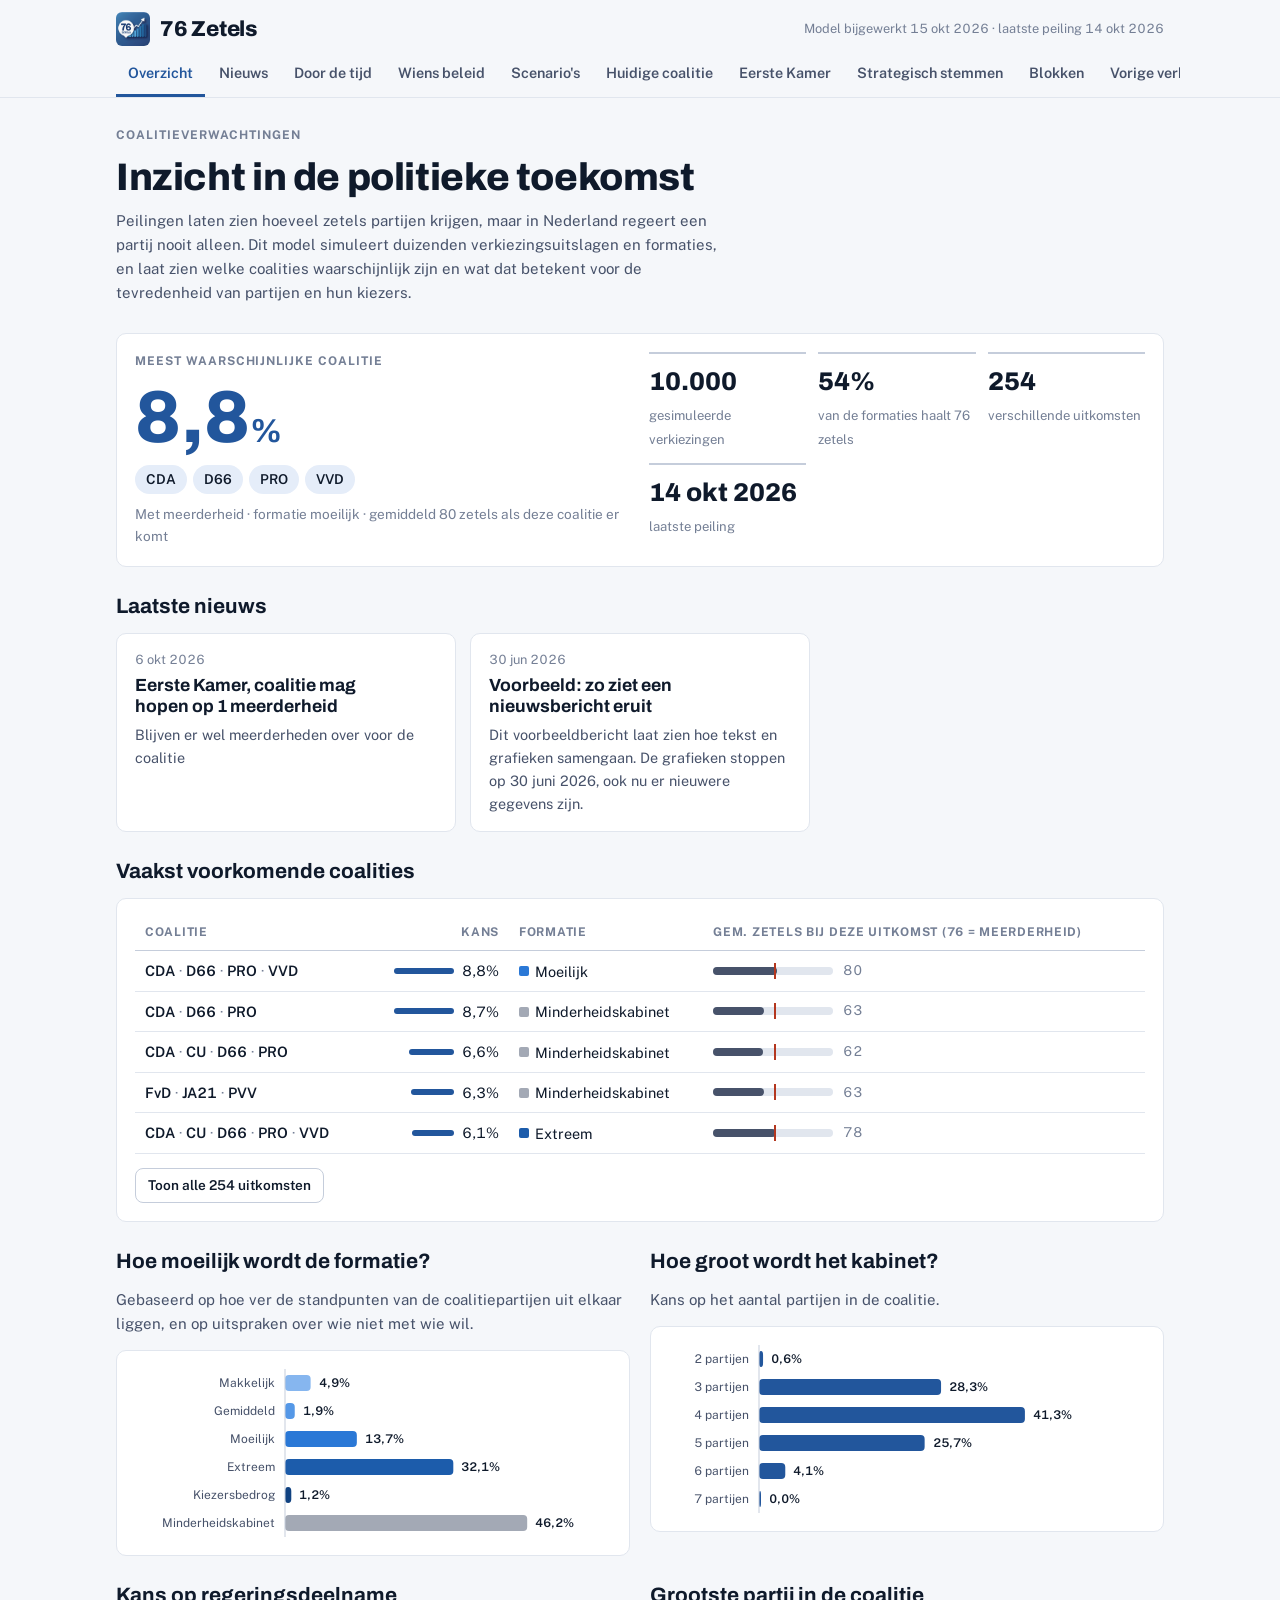
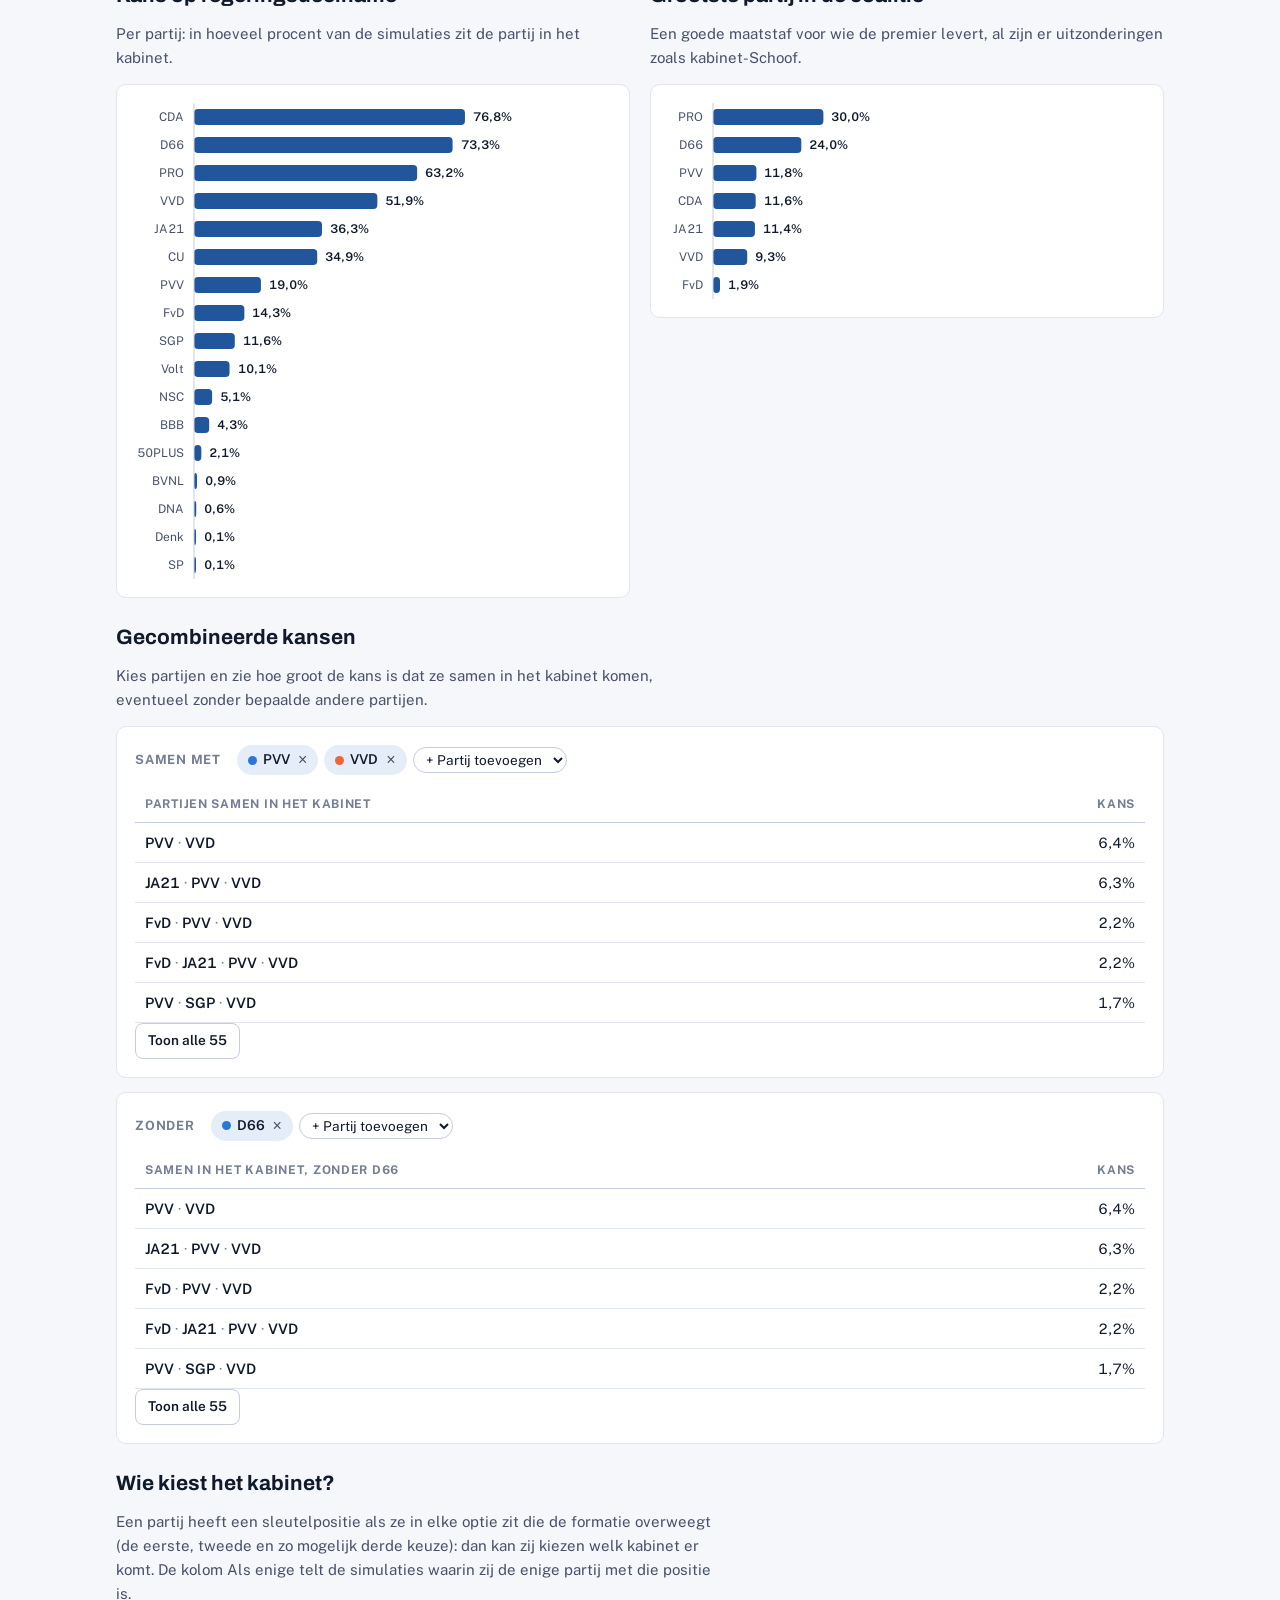
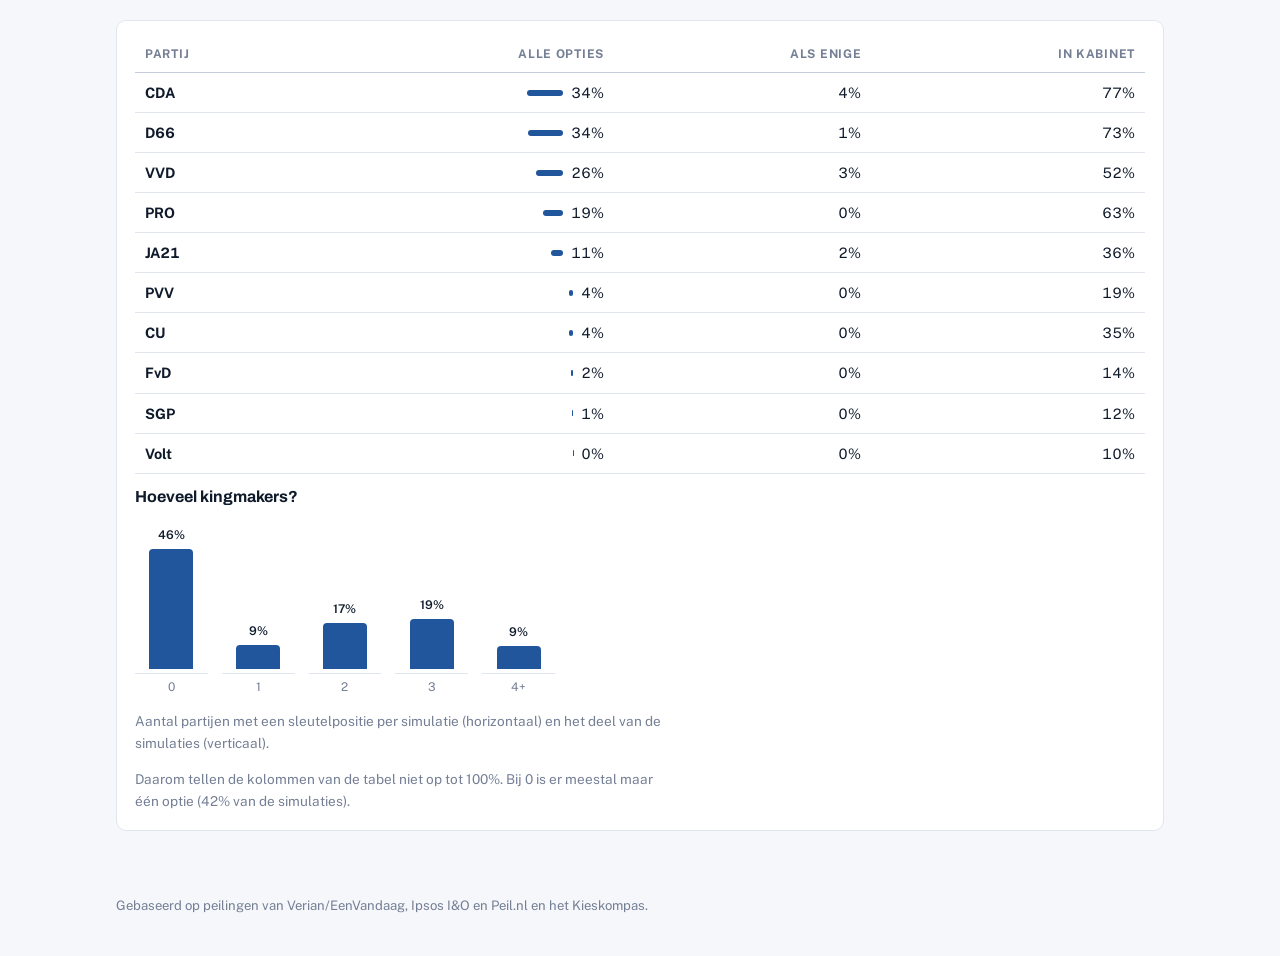
==== commit 57f526c4: "Website update" ====
--- a/index.html
+++ b/index.html
@@ -4,7 +4,7 @@
 <meta charset="utf-8">
 <meta name="viewport" content="width=device-width, initial-scale=1, viewport-fit=cover">
 <title>76 Zetels · Wie gaat er regeren? Coalitiekansen op basis van de peilingen</title>
-<meta name="description" content="Wie gaat er regeren? Meest waarschijnlijke coalitie: FvD, JA21 en PVV (10%). Kans op het kabinet: CDA 63%, D66 60%, VVD 54%, PRO 51%. Op basis van de peilingen tot 2 oktober 2026.">
+<meta name="description" content="Wie gaat er regeren? Meest waarschijnlijke coalitie: CDA, D66, PRO en VVD (9%). Kans op het kabinet: CDA 77%, D66 73%, PRO 63%, VVD 52%. Op basis van de peilingen tot 14 oktober 2026.">
 <link rel="canonical" href="https://76zetels.com/">
 <meta name="theme-color" content="#f5f7fa" media="(prefers-color-scheme: light)">
 <meta name="theme-color" content="#0d121a" media="(prefers-color-scheme: dark)">
@@ -13,14 +13,14 @@
 <meta property="og:locale" content="nl_NL">
 <meta property="og:url" content="https://76zetels.com/">
 <meta property="og:title" content="76 Zetels · Wie gaat er regeren?">
-<meta property="og:description" content="Wie gaat er regeren? Meest waarschijnlijke coalitie: FvD, JA21 en PVV (10%). Kans op het kabinet: CDA 63%, D66 60%, VVD 54%, PRO 51%. Op basis van de peilingen tot 2 oktober 2026.">
+<meta property="og:description" content="Wie gaat er regeren? Meest waarschijnlijke coalitie: CDA, D66, PRO en VVD (9%). Kans op het kabinet: CDA 77%, D66 73%, PRO 63%, VVD 52%. Op basis van de peilingen tot 14 oktober 2026.">
 <meta property="og:image" content="https://76zetels.com/social/out/og.png">
 <meta property="og:image:width" content="1200">
 <meta property="og:image:height" content="630">
 <meta property="og:image:alt" content="De meest waarschijnlijke coalities volgens het model van 76 Zetels">
 <meta name="twitter:card" content="summary_large_image">
 <meta name="twitter:title" content="76 Zetels · Wie gaat er regeren?">
-<meta name="twitter:description" content="Wie gaat er regeren? Meest waarschijnlijke coalitie: FvD, JA21 en PVV (10%). Kans op het kabinet: CDA 63%, D66 60%, VVD 54%, PRO 51%. Op basis van de peilingen tot 2 oktober 2026.">
+<meta name="twitter:description" content="Wie gaat er regeren? Meest waarschijnlijke coalitie: CDA, D66, PRO en VVD (9%). Kans op het kabinet: CDA 77%, D66 73%, PRO 63%, VVD 52%. Op basis van de peilingen tot 14 oktober 2026.">
 <meta name="twitter:image" content="https://76zetels.com/social/out/og.png">
 <link rel="icon" href="icon.png">
 <link rel="apple-touch-icon" href="icon.png">
@@ -29,7 +29,7 @@
 <link rel="stylesheet" href="https://fonts.googleapis.com/css2?family=Archivo:wght@600;700;800&family=Public+Sans:wght@400;600;700&display=swap">
 <link rel="stylesheet" href="style.css">
 <script type="application/ld+json">{"@context": "https://schema.org", "@type": "WebSite", "name": "76 Zetels", "url": "https://76zetels.com/", "inLanguage": "nl-NL"}</script>
-<script type="application/ld+json">{"@context": "https://schema.org", "@type": "Dataset", "name": "76 Zetels: coalitiekansen op basis van de peilingen", "description": "Kansen op coalities, kabinetsdeelname per partij, formatiemoeilijkheid en een meerderheid in de Eerste Kamer, berekend uit duizenden gesimuleerde verkiezingen en formaties op basis van de Nederlandse peilingen.", "url": "https://76zetels.com/", "inLanguage": "nl-NL", "keywords": ["formatie", "coalitie", "peilingen", "Tweede Kamer", "Eerste Kamer", "verkiezingen", "kabinet"], "spatialCoverage": {"@type": "Place", "name": "Nederland"}, "creator": {"@type": "Organization", "name": "76 Zetels", "url": "https://76zetels.com/"}, "dateModified": "2026-10-02"}</script>
+<script type="application/ld+json">{"@context": "https://schema.org", "@type": "Dataset", "name": "76 Zetels: coalitiekansen op basis van de peilingen", "description": "Kansen op coalities, kabinetsdeelname per partij, formatiemoeilijkheid en een meerderheid in de Eerste Kamer, berekend uit duizenden gesimuleerde verkiezingen en formaties op basis van de Nederlandse peilingen.", "url": "https://76zetels.com/", "inLanguage": "nl-NL", "keywords": ["formatie", "coalitie", "peilingen", "Tweede Kamer", "Eerste Kamer", "verkiezingen", "kabinet"], "spatialCoverage": {"@type": "Place", "name": "Nederland"}, "creator": {"@type": "Organization", "name": "76 Zetels", "url": "https://76zetels.com/"}, "dateModified": "2026-10-14"}</script>
 </head>
 <body>
 <header class="site-header">
@@ -43,12 +43,12 @@
 <h1>Wie gaat er regeren?</h1>
 <p>Peilingen laten zien hoeveel zetels partijen krijgen, maar in Nederland regeert een partij nooit alleen.
 Dit model simuleert duizenden verkiezingsuitslagen en formaties, en laat zien welke coalities waarschijnlijk zijn.
-Bijgewerkt met de peilingen tot 2 oktober 2026.</p>
+Bijgewerkt met de peilingen tot 14 oktober 2026.</p>
 <h2>Meest waarschijnlijke coalities</h2>
-<ol><li>FvD, JA21 en PVV: 10%, zonder meerderheid (gemiddeld 63 zetels als deze coalitie er komt)</li><li>CDA, D66, PRO en VVD: 9%, met meerderheid (gemiddeld 80 zetels als deze coalitie er komt)</li><li>CDA, D66 en PRO: 7%, zonder meerderheid (gemiddeld 63 zetels als deze coalitie er komt)</li><li>CDA, CU, D66, PRO en VVD: 4%, met meerderheid (gemiddeld 77 zetels als deze coalitie er komt)</li><li>CDA, CU, D66 en PRO: 4%, zonder meerderheid (gemiddeld 62 zetels als deze coalitie er komt)</li></ol>
+<ol><li>CDA, D66, PRO en VVD: 9%, met meerderheid (gemiddeld 80 zetels als deze coalitie er komt)</li><li>CDA, D66 en PRO: 9%, zonder meerderheid (gemiddeld 63 zetels als deze coalitie er komt)</li><li>CDA, CU, D66 en PRO: 7%, zonder meerderheid (gemiddeld 62 zetels als deze coalitie er komt)</li><li>FvD, JA21 en PVV: 6%, zonder meerderheid (gemiddeld 63 zetels als deze coalitie er komt)</li><li>CDA, CU, D66, PRO en VVD: 6%, met meerderheid (gemiddeld 78 zetels als deze coalitie er komt)</li></ol>
 <p>Kans op een kabinet zonder meerderheid van 76 zetels: 46%.</p>
 <h2>Kans op een plek in het kabinet</h2>
-<ul><li>CDA: 63%</li><li>D66: 60%</li><li>VVD: 54%</li><li>PRO: 51%</li><li>JA21: 48%</li><li>PVV: 32%</li><li>FvD: 28%</li><li>CU: 21%</li><li>SGP: 12%</li><li>Volt: 8%</li></ul>
+<ul><li>CDA: 77%</li><li>D66: 73%</li><li>PRO: 63%</li><li>VVD: 52%</li><li>JA21: 36%</li><li>CU: 35%</li><li>PVV: 19%</li><li>FvD: 14%</li><li>SGP: 12%</li><li>Volt: 10%</li></ul>
 <h2>Nieuws</h2><ul><li><a href="https://76zetels.com/nieuws/2026-10-06-eerste-kamer-coalitie-mag-hopen-op-1-meerderheid/">Eerste Kamer, coalitie mag hopen op 1 meerderheid</a> (6 oktober 2026) Blijven er wel meerderheden over voor de coalitie</li><li><a href="https://76zetels.com/nieuws/2026-06-30-voorbeeld-nieuwsbericht/">Voorbeeld: zo ziet een nieuwsbericht eruit</a> (30 juni 2026) Dit voorbeeldbericht laat zien hoe tekst en grafieken samengaan. De grafieken stoppen op 30 juni 2026, ook nu er nieuwere gegevens zijn.</li></ul>
 <p class="loading">Gegevens laden…</p>
 </div></main>
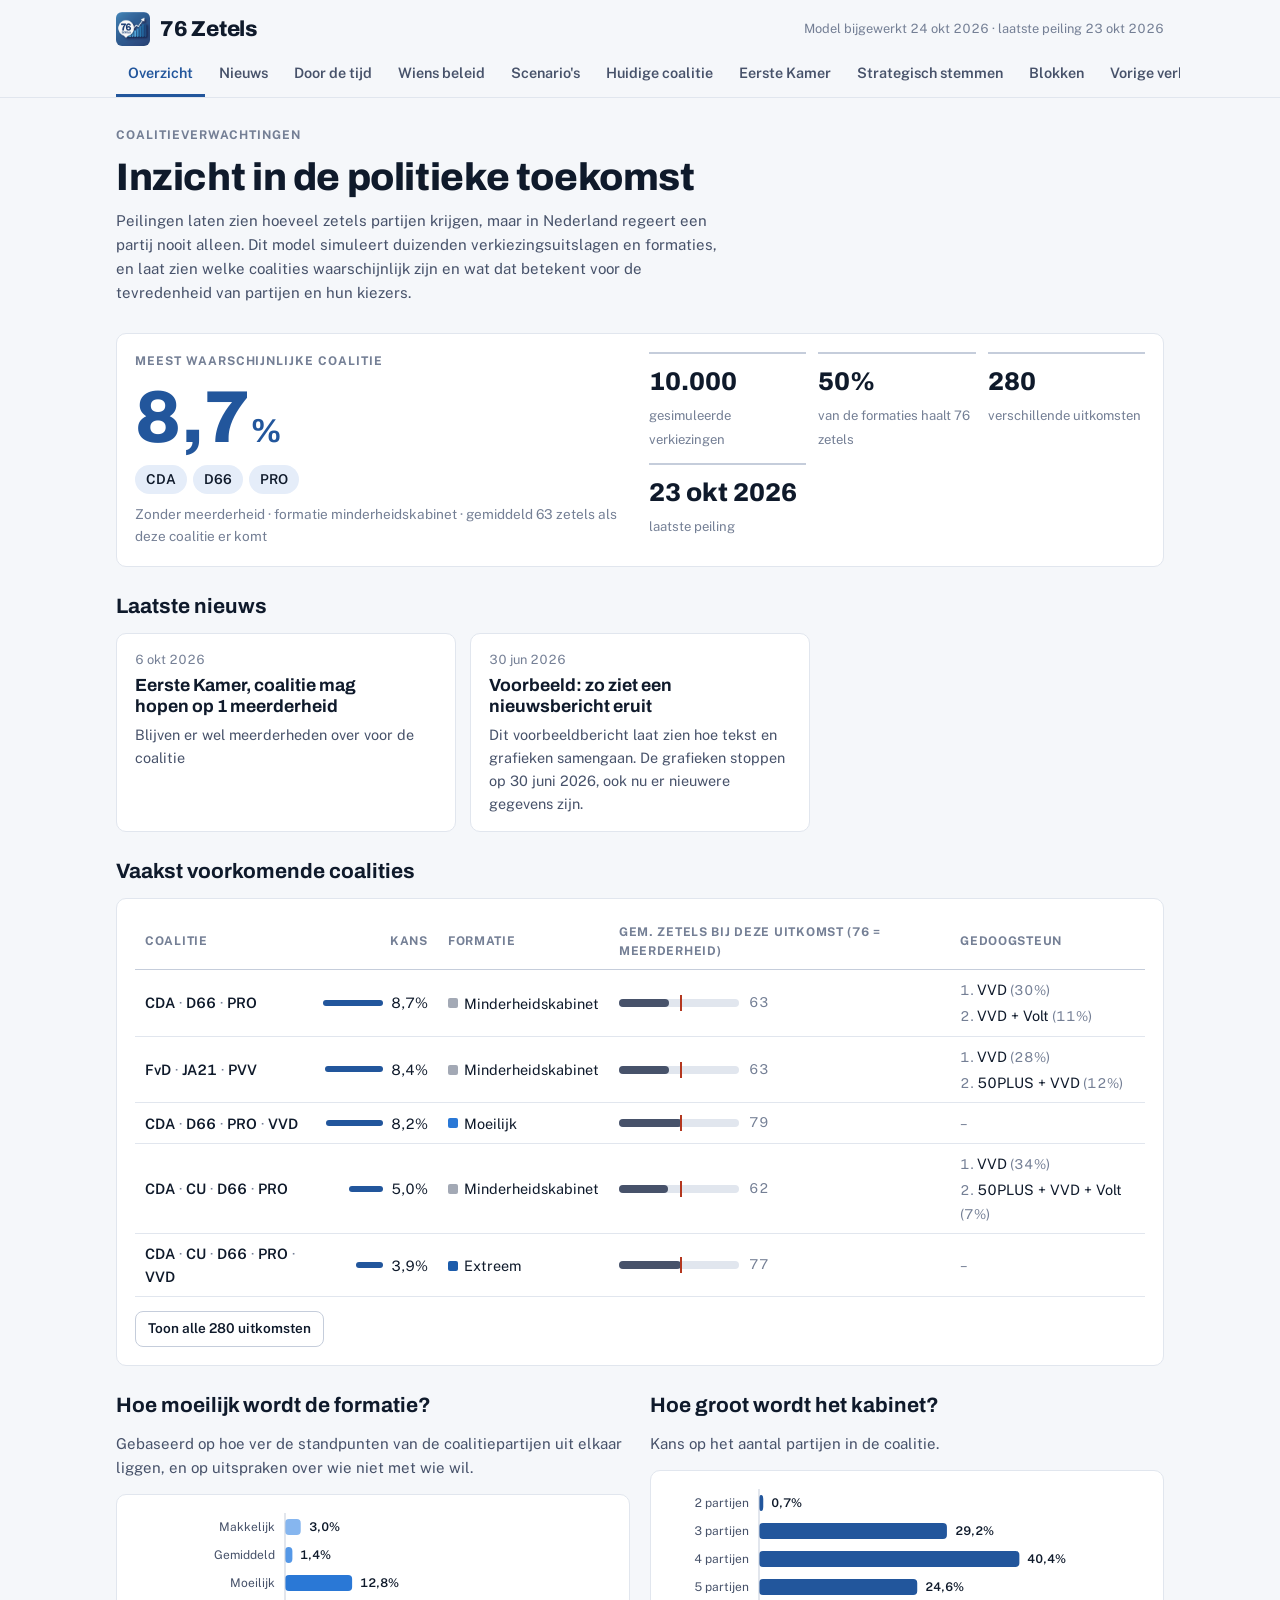
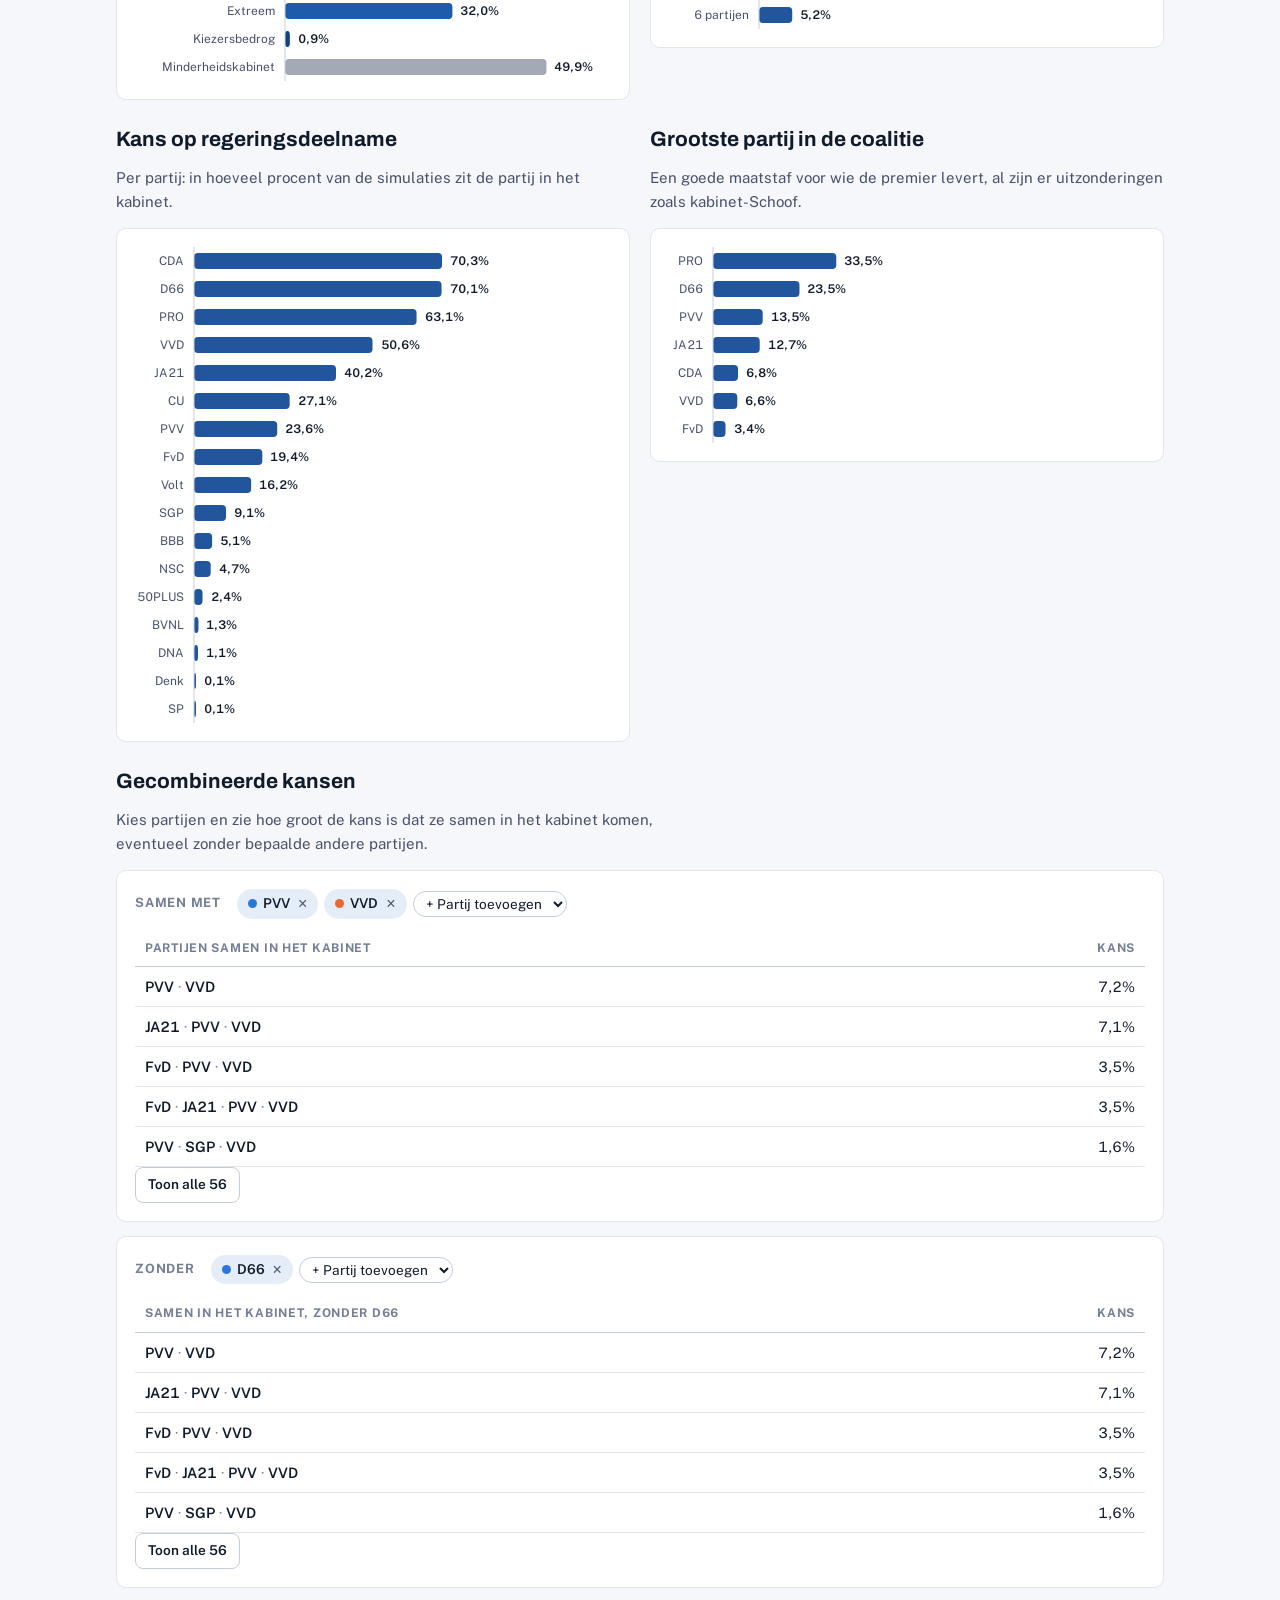
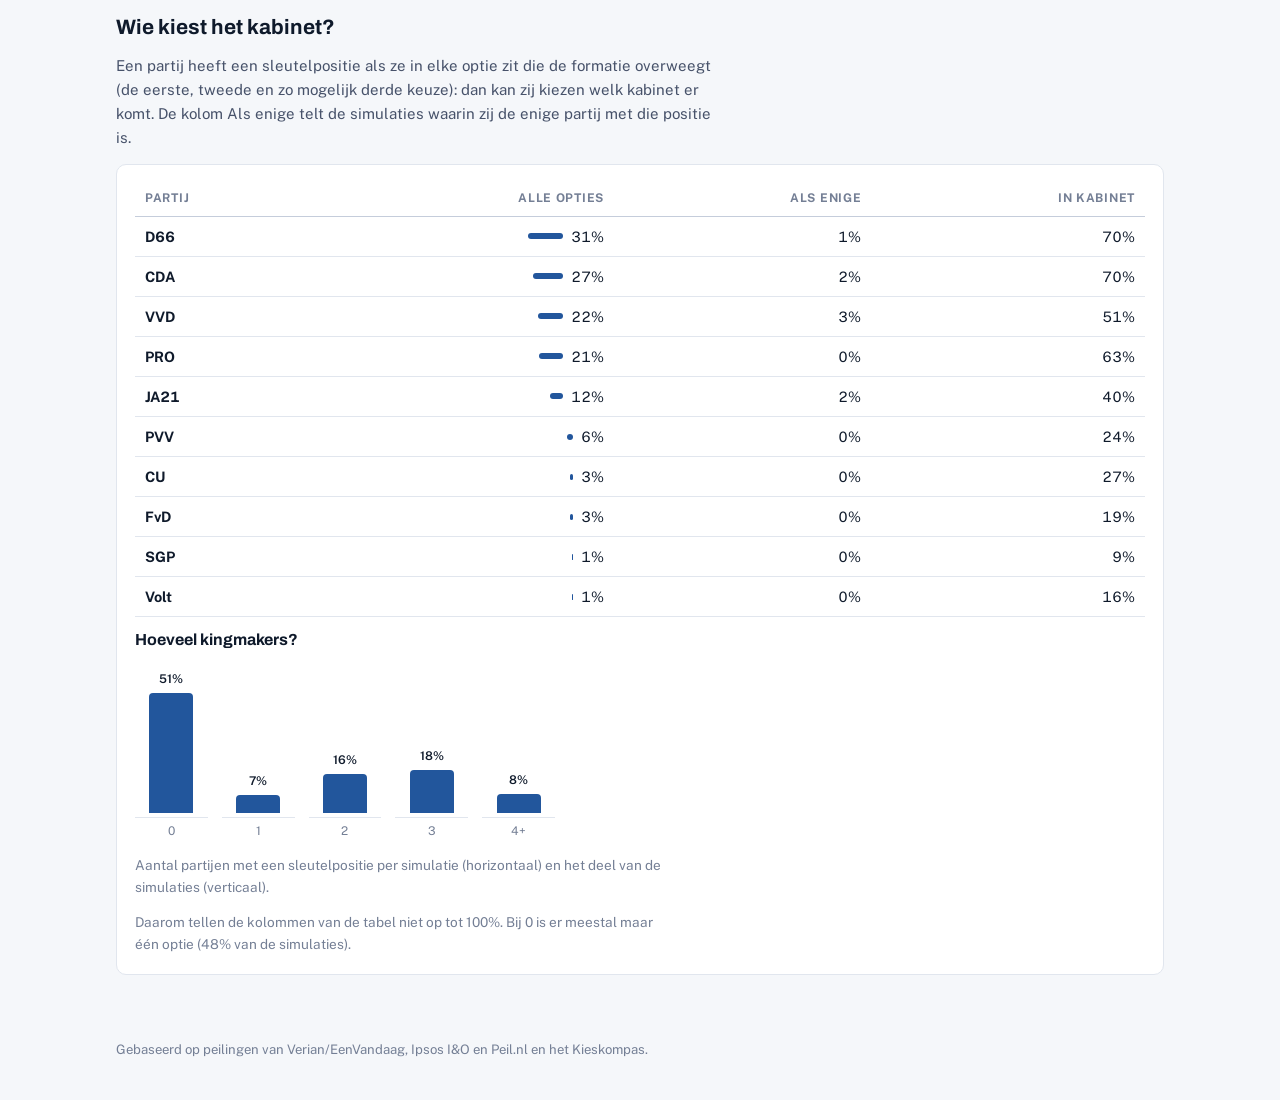
==== commit be499c2c: "Website update" ====
--- a/index.html
+++ b/index.html
@@ -4,7 +4,7 @@
 <meta charset="utf-8">
 <meta name="viewport" content="width=device-width, initial-scale=1, viewport-fit=cover">
 <title>76 Zetels · Wie gaat er regeren? Coalitiekansen op basis van de peilingen</title>
-<meta name="description" content="Wie gaat er regeren? Meest waarschijnlijke coalitie: CDA, D66, PRO en VVD (9%). Kans op het kabinet: CDA 77%, D66 73%, PRO 63%, VVD 52%. Op basis van de peilingen tot 14 oktober 2026.">
+<meta name="description" content="Wie gaat er regeren? Meest waarschijnlijke coalitie: CDA, D66 en PRO (9%). Kans op het kabinet: CDA 70%, D66 70%, PRO 63%, VVD 51%. Op basis van de peilingen tot 23 oktober 2026.">
 <link rel="canonical" href="https://76zetels.com/">
 <meta name="theme-color" content="#f5f7fa" media="(prefers-color-scheme: light)">
 <meta name="theme-color" content="#0d121a" media="(prefers-color-scheme: dark)">
@@ -13,14 +13,14 @@
 <meta property="og:locale" content="nl_NL">
 <meta property="og:url" content="https://76zetels.com/">
 <meta property="og:title" content="76 Zetels · Wie gaat er regeren?">
-<meta property="og:description" content="Wie gaat er regeren? Meest waarschijnlijke coalitie: CDA, D66, PRO en VVD (9%). Kans op het kabinet: CDA 77%, D66 73%, PRO 63%, VVD 52%. Op basis van de peilingen tot 14 oktober 2026.">
+<meta property="og:description" content="Wie gaat er regeren? Meest waarschijnlijke coalitie: CDA, D66 en PRO (9%). Kans op het kabinet: CDA 70%, D66 70%, PRO 63%, VVD 51%. Op basis van de peilingen tot 23 oktober 2026.">
 <meta property="og:image" content="https://76zetels.com/social/out/og.png">
 <meta property="og:image:width" content="1200">
 <meta property="og:image:height" content="630">
 <meta property="og:image:alt" content="De meest waarschijnlijke coalities volgens het model van 76 Zetels">
 <meta name="twitter:card" content="summary_large_image">
 <meta name="twitter:title" content="76 Zetels · Wie gaat er regeren?">
-<meta name="twitter:description" content="Wie gaat er regeren? Meest waarschijnlijke coalitie: CDA, D66, PRO en VVD (9%). Kans op het kabinet: CDA 77%, D66 73%, PRO 63%, VVD 52%. Op basis van de peilingen tot 14 oktober 2026.">
+<meta name="twitter:description" content="Wie gaat er regeren? Meest waarschijnlijke coalitie: CDA, D66 en PRO (9%). Kans op het kabinet: CDA 70%, D66 70%, PRO 63%, VVD 51%. Op basis van de peilingen tot 23 oktober 2026.">
 <meta name="twitter:image" content="https://76zetels.com/social/out/og.png">
 <link rel="icon" href="icon.png">
 <link rel="apple-touch-icon" href="icon.png">
@@ -29,7 +29,7 @@
 <link rel="stylesheet" href="https://fonts.googleapis.com/css2?family=Archivo:wght@600;700;800&family=Public+Sans:wght@400;600;700&display=swap">
 <link rel="stylesheet" href="style.css">
 <script type="application/ld+json">{"@context": "https://schema.org", "@type": "WebSite", "name": "76 Zetels", "url": "https://76zetels.com/", "inLanguage": "nl-NL"}</script>
-<script type="application/ld+json">{"@context": "https://schema.org", "@type": "Dataset", "name": "76 Zetels: coalitiekansen op basis van de peilingen", "description": "Kansen op coalities, kabinetsdeelname per partij, formatiemoeilijkheid en een meerderheid in de Eerste Kamer, berekend uit duizenden gesimuleerde verkiezingen en formaties op basis van de Nederlandse peilingen.", "url": "https://76zetels.com/", "inLanguage": "nl-NL", "keywords": ["formatie", "coalitie", "peilingen", "Tweede Kamer", "Eerste Kamer", "verkiezingen", "kabinet"], "spatialCoverage": {"@type": "Place", "name": "Nederland"}, "creator": {"@type": "Organization", "name": "76 Zetels", "url": "https://76zetels.com/"}, "dateModified": "2026-10-14"}</script>
+<script type="application/ld+json">{"@context": "https://schema.org", "@type": "Dataset", "name": "76 Zetels: coalitiekansen op basis van de peilingen", "description": "Kansen op coalities, kabinetsdeelname per partij, formatiemoeilijkheid en een meerderheid in de Eerste Kamer, berekend uit duizenden gesimuleerde verkiezingen en formaties op basis van de Nederlandse peilingen.", "url": "https://76zetels.com/", "inLanguage": "nl-NL", "keywords": ["formatie", "coalitie", "peilingen", "Tweede Kamer", "Eerste Kamer", "verkiezingen", "kabinet"], "spatialCoverage": {"@type": "Place", "name": "Nederland"}, "creator": {"@type": "Organization", "name": "76 Zetels", "url": "https://76zetels.com/"}, "dateModified": "2026-10-23"}</script>
 </head>
 <body>
 <header class="site-header">
@@ -43,12 +43,12 @@
 <h1>Wie gaat er regeren?</h1>
 <p>Peilingen laten zien hoeveel zetels partijen krijgen, maar in Nederland regeert een partij nooit alleen.
 Dit model simuleert duizenden verkiezingsuitslagen en formaties, en laat zien welke coalities waarschijnlijk zijn.
-Bijgewerkt met de peilingen tot 14 oktober 2026.</p>
+Bijgewerkt met de peilingen tot 23 oktober 2026.</p>
 <h2>Meest waarschijnlijke coalities</h2>
-<ol><li>CDA, D66, PRO en VVD: 9%, met meerderheid (gemiddeld 80 zetels als deze coalitie er komt)</li><li>CDA, D66 en PRO: 9%, zonder meerderheid (gemiddeld 63 zetels als deze coalitie er komt)</li><li>CDA, CU, D66 en PRO: 7%, zonder meerderheid (gemiddeld 62 zetels als deze coalitie er komt)</li><li>FvD, JA21 en PVV: 6%, zonder meerderheid (gemiddeld 63 zetels als deze coalitie er komt)</li><li>CDA, CU, D66, PRO en VVD: 6%, met meerderheid (gemiddeld 78 zetels als deze coalitie er komt)</li></ol>
-<p>Kans op een kabinet zonder meerderheid van 76 zetels: 46%.</p>
+<ol><li>CDA, D66 en PRO: 9%, zonder meerderheid (gemiddeld 63 zetels als deze coalitie er komt)</li><li>FvD, JA21 en PVV: 8%, zonder meerderheid (gemiddeld 63 zetels als deze coalitie er komt)</li><li>CDA, D66, PRO en VVD: 8%, met meerderheid (gemiddeld 79 zetels als deze coalitie er komt)</li><li>CDA, CU, D66 en PRO: 5%, zonder meerderheid (gemiddeld 62 zetels als deze coalitie er komt)</li><li>CDA, CU, D66, PRO en VVD: 4%, met meerderheid (gemiddeld 77 zetels als deze coalitie er komt)</li></ol>
+<p>Kans op een kabinet zonder meerderheid van 76 zetels: 50%.</p>
 <h2>Kans op een plek in het kabinet</h2>
-<ul><li>CDA: 77%</li><li>D66: 73%</li><li>PRO: 63%</li><li>VVD: 52%</li><li>JA21: 36%</li><li>CU: 35%</li><li>PVV: 19%</li><li>FvD: 14%</li><li>SGP: 12%</li><li>Volt: 10%</li></ul>
+<ul><li>CDA: 70%</li><li>D66: 70%</li><li>PRO: 63%</li><li>VVD: 51%</li><li>JA21: 40%</li><li>CU: 27%</li><li>PVV: 24%</li><li>FvD: 19%</li><li>Volt: 16%</li><li>SGP: 9%</li></ul>
 <h2>Nieuws</h2><ul><li><a href="https://76zetels.com/nieuws/2026-10-06-eerste-kamer-coalitie-mag-hopen-op-1-meerderheid/">Eerste Kamer, coalitie mag hopen op 1 meerderheid</a> (6 oktober 2026) Blijven er wel meerderheden over voor de coalitie</li><li><a href="https://76zetels.com/nieuws/2026-06-30-voorbeeld-nieuwsbericht/">Voorbeeld: zo ziet een nieuwsbericht eruit</a> (30 juni 2026) Dit voorbeeldbericht laat zien hoe tekst en grafieken samengaan. De grafieken stoppen op 30 juni 2026, ook nu er nieuwere gegevens zijn.</li></ul>
 <p class="loading">Gegevens laden…</p>
 </div></main>
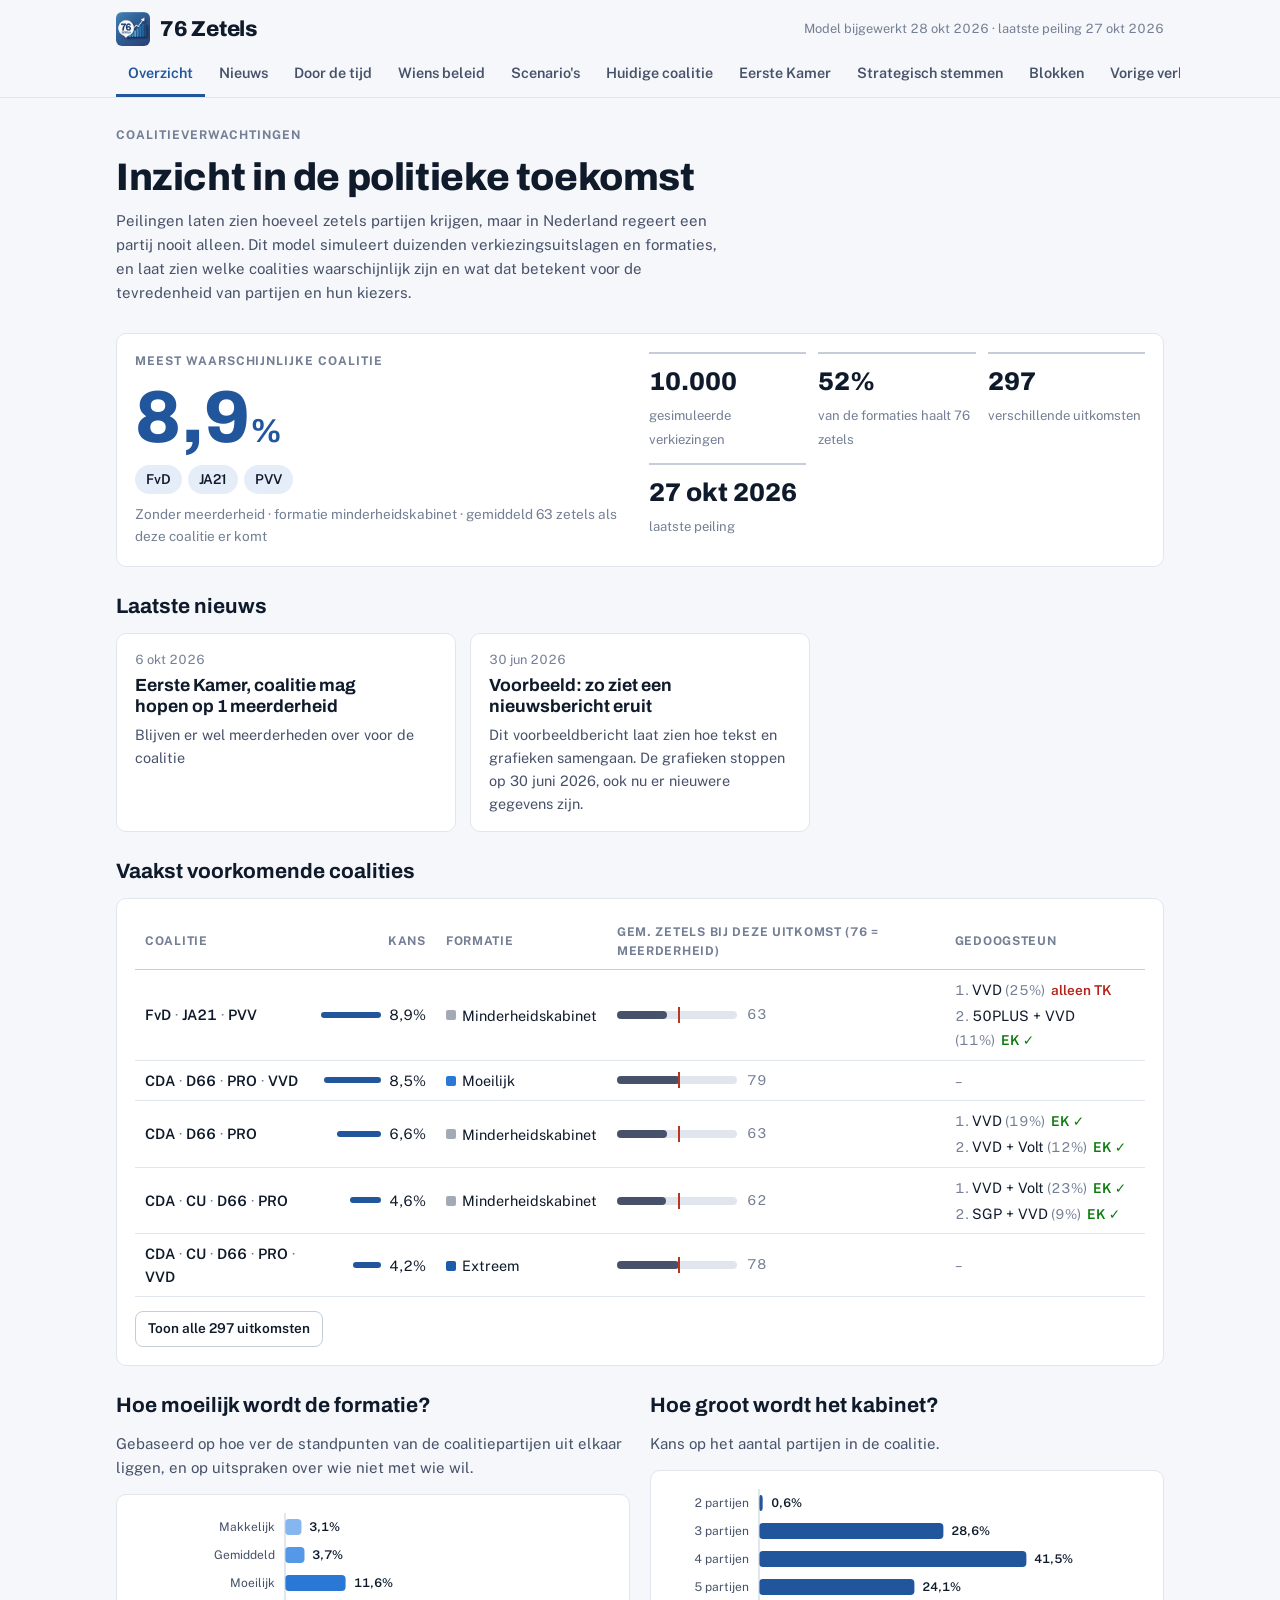
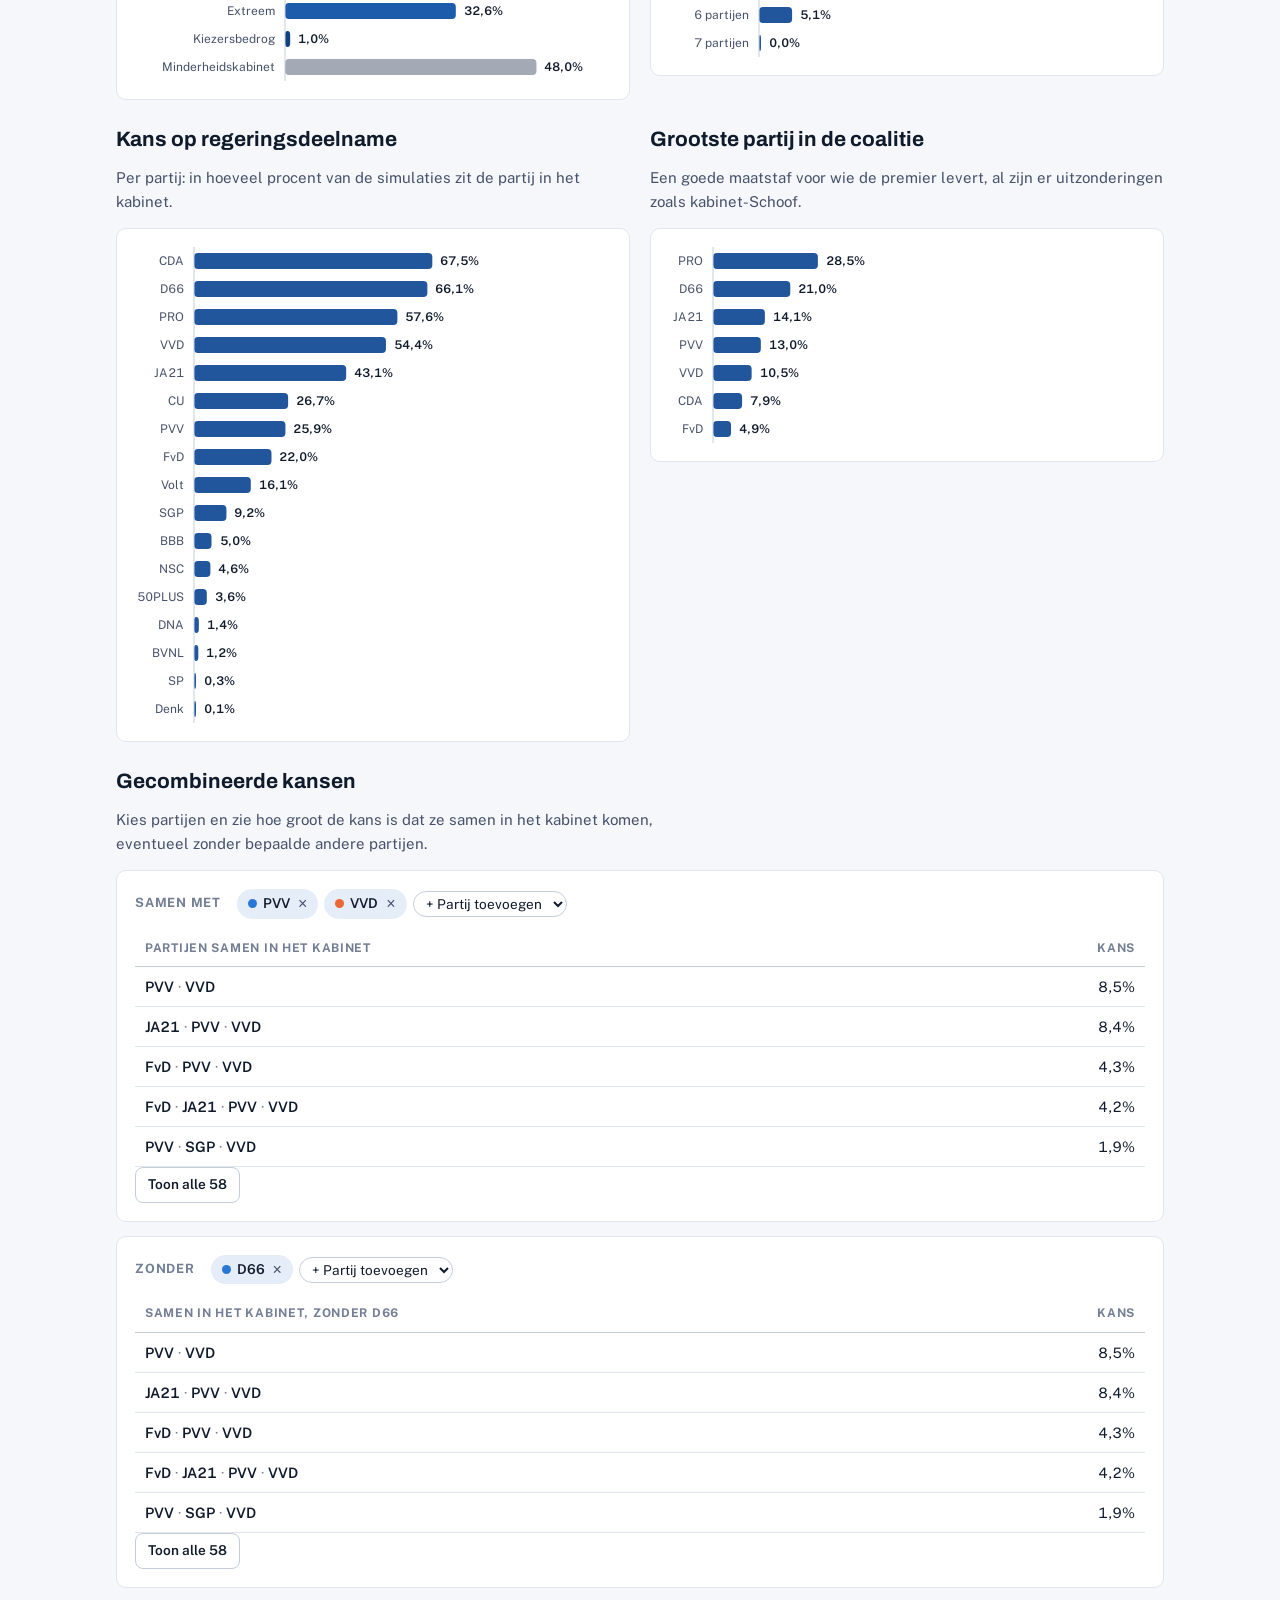
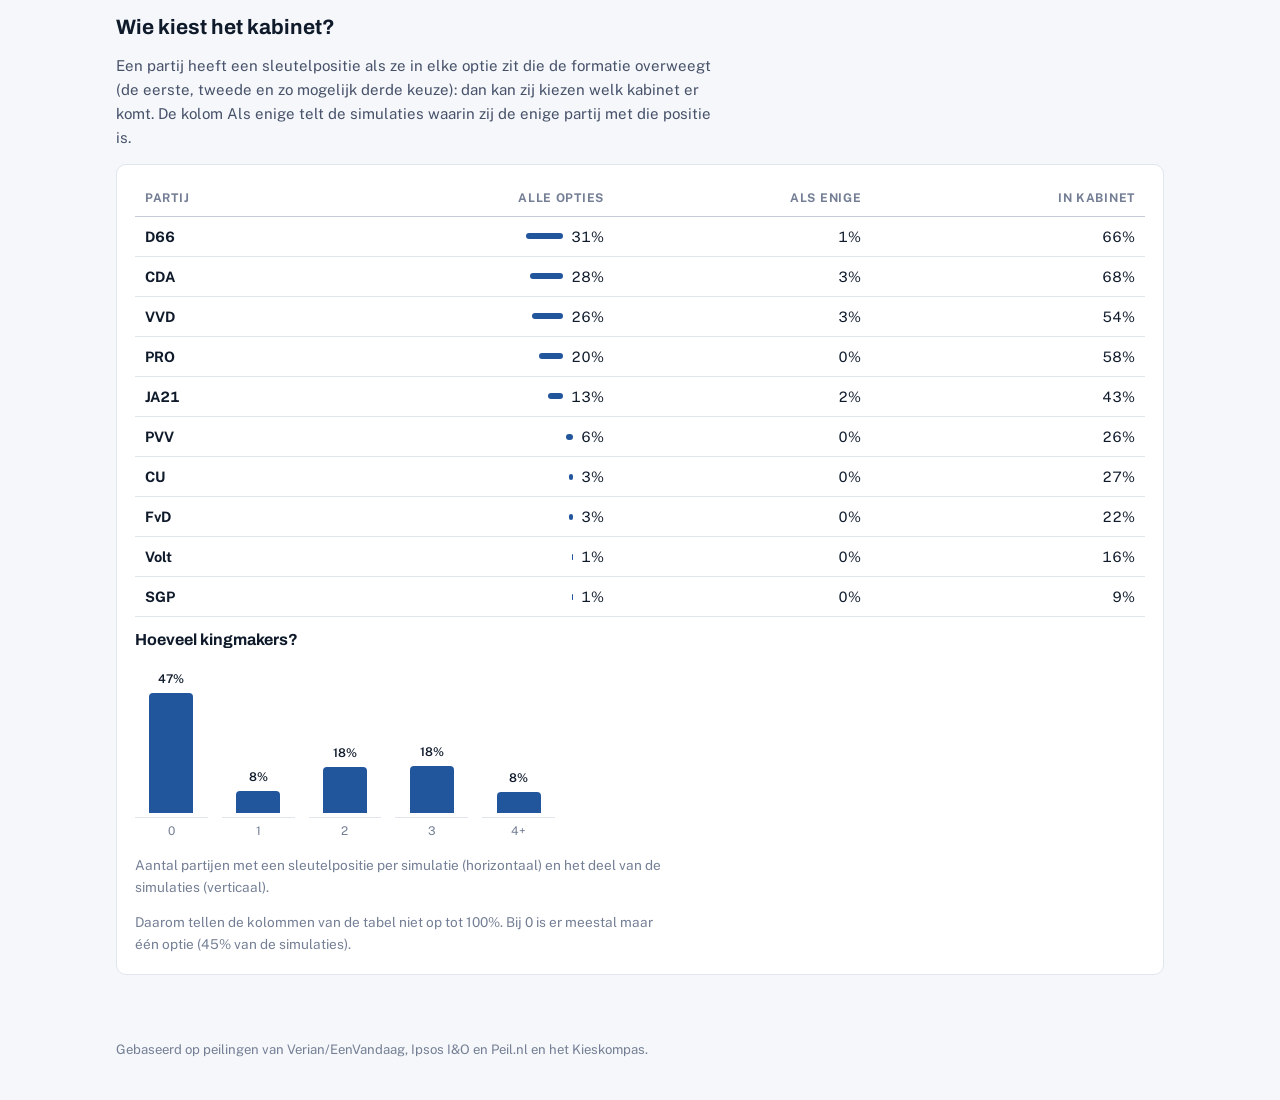
==== commit b9a190e2: "Website update" ====
--- a/index.html
+++ b/index.html
@@ -4,7 +4,7 @@
 <meta charset="utf-8">
 <meta name="viewport" content="width=device-width, initial-scale=1, viewport-fit=cover">
 <title>76 Zetels · Wie gaat er regeren? Coalitiekansen op basis van de peilingen</title>
-<meta name="description" content="Wie gaat er regeren? Meest waarschijnlijke coalitie: CDA, D66 en PRO (9%). Kans op het kabinet: CDA 70%, D66 70%, PRO 63%, VVD 51%. Op basis van de peilingen tot 23 oktober 2026.">
+<meta name="description" content="Wie gaat er regeren? Meest waarschijnlijke coalitie: FvD, JA21 en PVV (9%). Kans op het kabinet: CDA 68%, D66 66%, PRO 58%, VVD 54%. Op basis van de peilingen tot 27 oktober 2026.">
 <link rel="canonical" href="https://76zetels.com/">
 <meta name="theme-color" content="#f5f7fa" media="(prefers-color-scheme: light)">
 <meta name="theme-color" content="#0d121a" media="(prefers-color-scheme: dark)">
@@ -13,14 +13,14 @@
 <meta property="og:locale" content="nl_NL">
 <meta property="og:url" content="https://76zetels.com/">
 <meta property="og:title" content="76 Zetels · Wie gaat er regeren?">
-<meta property="og:description" content="Wie gaat er regeren? Meest waarschijnlijke coalitie: CDA, D66 en PRO (9%). Kans op het kabinet: CDA 70%, D66 70%, PRO 63%, VVD 51%. Op basis van de peilingen tot 23 oktober 2026.">
+<meta property="og:description" content="Wie gaat er regeren? Meest waarschijnlijke coalitie: FvD, JA21 en PVV (9%). Kans op het kabinet: CDA 68%, D66 66%, PRO 58%, VVD 54%. Op basis van de peilingen tot 27 oktober 2026.">
 <meta property="og:image" content="https://76zetels.com/social/out/og.png">
 <meta property="og:image:width" content="1200">
 <meta property="og:image:height" content="630">
 <meta property="og:image:alt" content="De meest waarschijnlijke coalities volgens het model van 76 Zetels">
 <meta name="twitter:card" content="summary_large_image">
 <meta name="twitter:title" content="76 Zetels · Wie gaat er regeren?">
-<meta name="twitter:description" content="Wie gaat er regeren? Meest waarschijnlijke coalitie: CDA, D66 en PRO (9%). Kans op het kabinet: CDA 70%, D66 70%, PRO 63%, VVD 51%. Op basis van de peilingen tot 23 oktober 2026.">
+<meta name="twitter:description" content="Wie gaat er regeren? Meest waarschijnlijke coalitie: FvD, JA21 en PVV (9%). Kans op het kabinet: CDA 68%, D66 66%, PRO 58%, VVD 54%. Op basis van de peilingen tot 27 oktober 2026.">
 <meta name="twitter:image" content="https://76zetels.com/social/out/og.png">
 <link rel="icon" href="icon.png">
 <link rel="apple-touch-icon" href="icon.png">
@@ -29,7 +29,7 @@
 <link rel="stylesheet" href="https://fonts.googleapis.com/css2?family=Archivo:wght@600;700;800&family=Public+Sans:wght@400;600;700&display=swap">
 <link rel="stylesheet" href="style.css">
 <script type="application/ld+json">{"@context": "https://schema.org", "@type": "WebSite", "name": "76 Zetels", "url": "https://76zetels.com/", "inLanguage": "nl-NL"}</script>
-<script type="application/ld+json">{"@context": "https://schema.org", "@type": "Dataset", "name": "76 Zetels: coalitiekansen op basis van de peilingen", "description": "Kansen op coalities, kabinetsdeelname per partij, formatiemoeilijkheid en een meerderheid in de Eerste Kamer, berekend uit duizenden gesimuleerde verkiezingen en formaties op basis van de Nederlandse peilingen.", "url": "https://76zetels.com/", "inLanguage": "nl-NL", "keywords": ["formatie", "coalitie", "peilingen", "Tweede Kamer", "Eerste Kamer", "verkiezingen", "kabinet"], "spatialCoverage": {"@type": "Place", "name": "Nederland"}, "creator": {"@type": "Organization", "name": "76 Zetels", "url": "https://76zetels.com/"}, "dateModified": "2026-10-23"}</script>
+<script type="application/ld+json">{"@context": "https://schema.org", "@type": "Dataset", "name": "76 Zetels: coalitiekansen op basis van de peilingen", "description": "Kansen op coalities, kabinetsdeelname per partij, formatiemoeilijkheid en een meerderheid in de Eerste Kamer, berekend uit duizenden gesimuleerde verkiezingen en formaties op basis van de Nederlandse peilingen.", "url": "https://76zetels.com/", "inLanguage": "nl-NL", "keywords": ["formatie", "coalitie", "peilingen", "Tweede Kamer", "Eerste Kamer", "verkiezingen", "kabinet"], "spatialCoverage": {"@type": "Place", "name": "Nederland"}, "creator": {"@type": "Organization", "name": "76 Zetels", "url": "https://76zetels.com/"}, "dateModified": "2026-10-27"}</script>
 </head>
 <body>
 <header class="site-header">
@@ -43,12 +43,12 @@
 <h1>Wie gaat er regeren?</h1>
 <p>Peilingen laten zien hoeveel zetels partijen krijgen, maar in Nederland regeert een partij nooit alleen.
 Dit model simuleert duizenden verkiezingsuitslagen en formaties, en laat zien welke coalities waarschijnlijk zijn.
-Bijgewerkt met de peilingen tot 23 oktober 2026.</p>
+Bijgewerkt met de peilingen tot 27 oktober 2026.</p>
 <h2>Meest waarschijnlijke coalities</h2>
-<ol><li>CDA, D66 en PRO: 9%, zonder meerderheid (gemiddeld 63 zetels als deze coalitie er komt)</li><li>FvD, JA21 en PVV: 8%, zonder meerderheid (gemiddeld 63 zetels als deze coalitie er komt)</li><li>CDA, D66, PRO en VVD: 8%, met meerderheid (gemiddeld 79 zetels als deze coalitie er komt)</li><li>CDA, CU, D66 en PRO: 5%, zonder meerderheid (gemiddeld 62 zetels als deze coalitie er komt)</li><li>CDA, CU, D66, PRO en VVD: 4%, met meerderheid (gemiddeld 77 zetels als deze coalitie er komt)</li></ol>
-<p>Kans op een kabinet zonder meerderheid van 76 zetels: 50%.</p>
+<ol><li>FvD, JA21 en PVV: 9%, zonder meerderheid (gemiddeld 63 zetels als deze coalitie er komt)</li><li>CDA, D66, PRO en VVD: 9%, met meerderheid (gemiddeld 79 zetels als deze coalitie er komt)</li><li>CDA, D66 en PRO: 7%, zonder meerderheid (gemiddeld 63 zetels als deze coalitie er komt)</li><li>CDA, CU, D66 en PRO: 5%, zonder meerderheid (gemiddeld 62 zetels als deze coalitie er komt)</li><li>CDA, CU, D66, PRO en VVD: 4%, met meerderheid (gemiddeld 78 zetels als deze coalitie er komt)</li></ol>
+<p>Kans op een kabinet zonder meerderheid van 76 zetels: 48%.</p>
 <h2>Kans op een plek in het kabinet</h2>
-<ul><li>CDA: 70%</li><li>D66: 70%</li><li>PRO: 63%</li><li>VVD: 51%</li><li>JA21: 40%</li><li>CU: 27%</li><li>PVV: 24%</li><li>FvD: 19%</li><li>Volt: 16%</li><li>SGP: 9%</li></ul>
+<ul><li>CDA: 68%</li><li>D66: 66%</li><li>PRO: 58%</li><li>VVD: 54%</li><li>JA21: 43%</li><li>CU: 27%</li><li>PVV: 26%</li><li>FvD: 22%</li><li>Volt: 16%</li><li>SGP: 9%</li></ul>
 <h2>Nieuws</h2><ul><li><a href="https://76zetels.com/nieuws/2026-10-06-eerste-kamer-coalitie-mag-hopen-op-1-meerderheid/">Eerste Kamer, coalitie mag hopen op 1 meerderheid</a> (6 oktober 2026) Blijven er wel meerderheden over voor de coalitie</li><li><a href="https://76zetels.com/nieuws/2026-06-30-voorbeeld-nieuwsbericht/">Voorbeeld: zo ziet een nieuwsbericht eruit</a> (30 juni 2026) Dit voorbeeldbericht laat zien hoe tekst en grafieken samengaan. De grafieken stoppen op 30 juni 2026, ook nu er nieuwere gegevens zijn.</li></ul>
 <p class="loading">Gegevens laden…</p>
 </div></main>
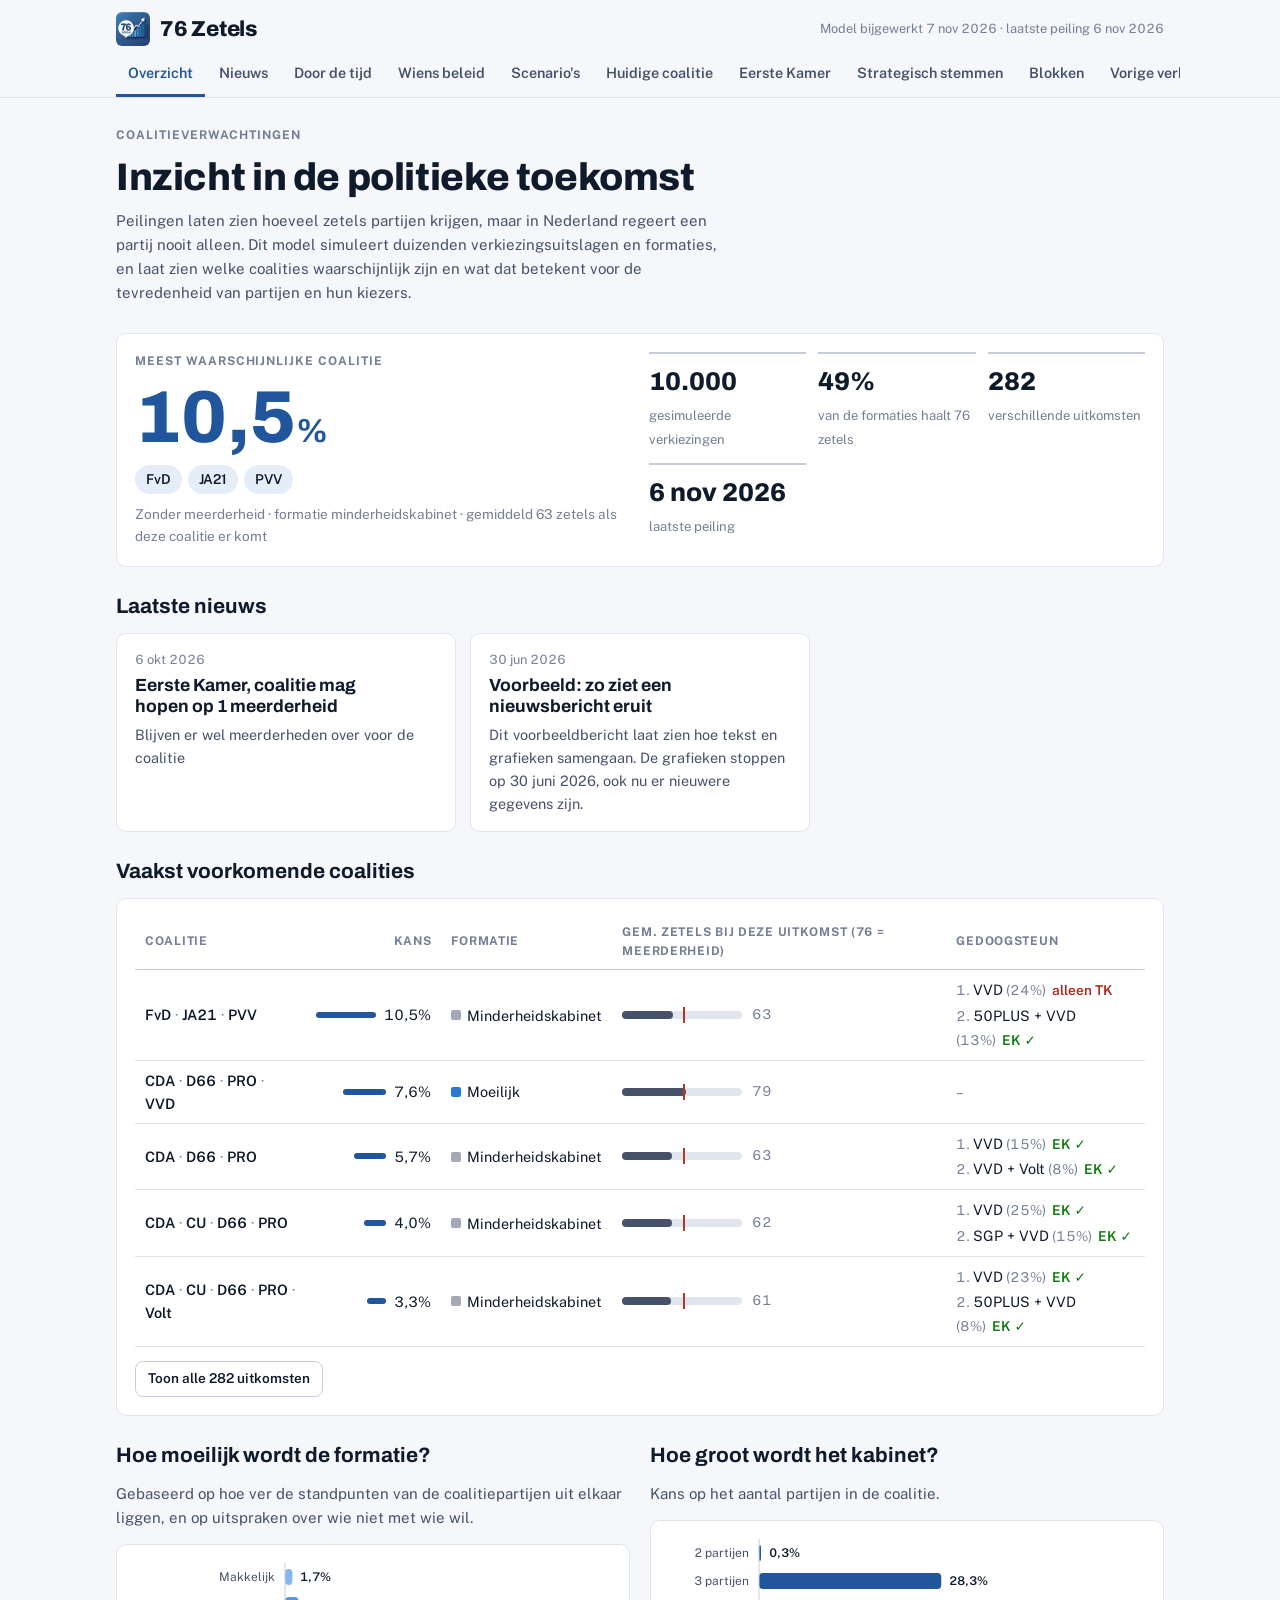
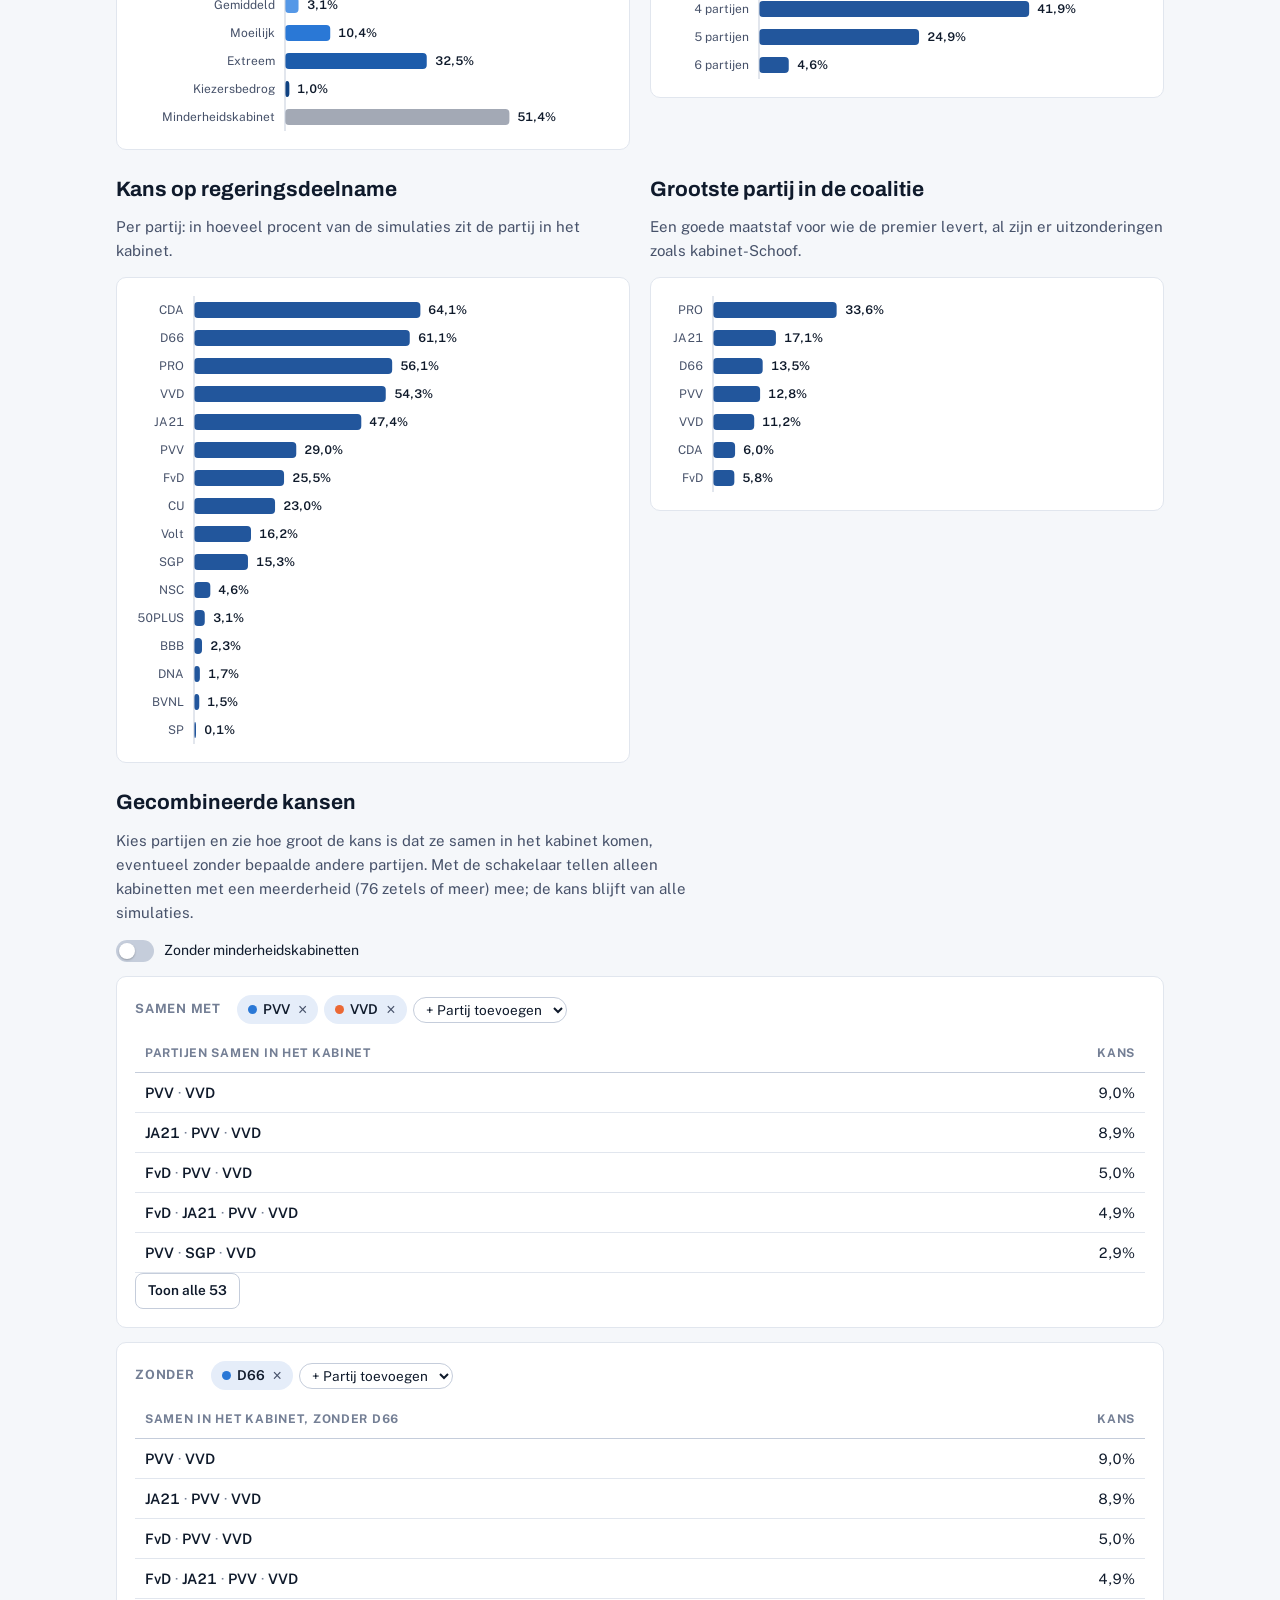
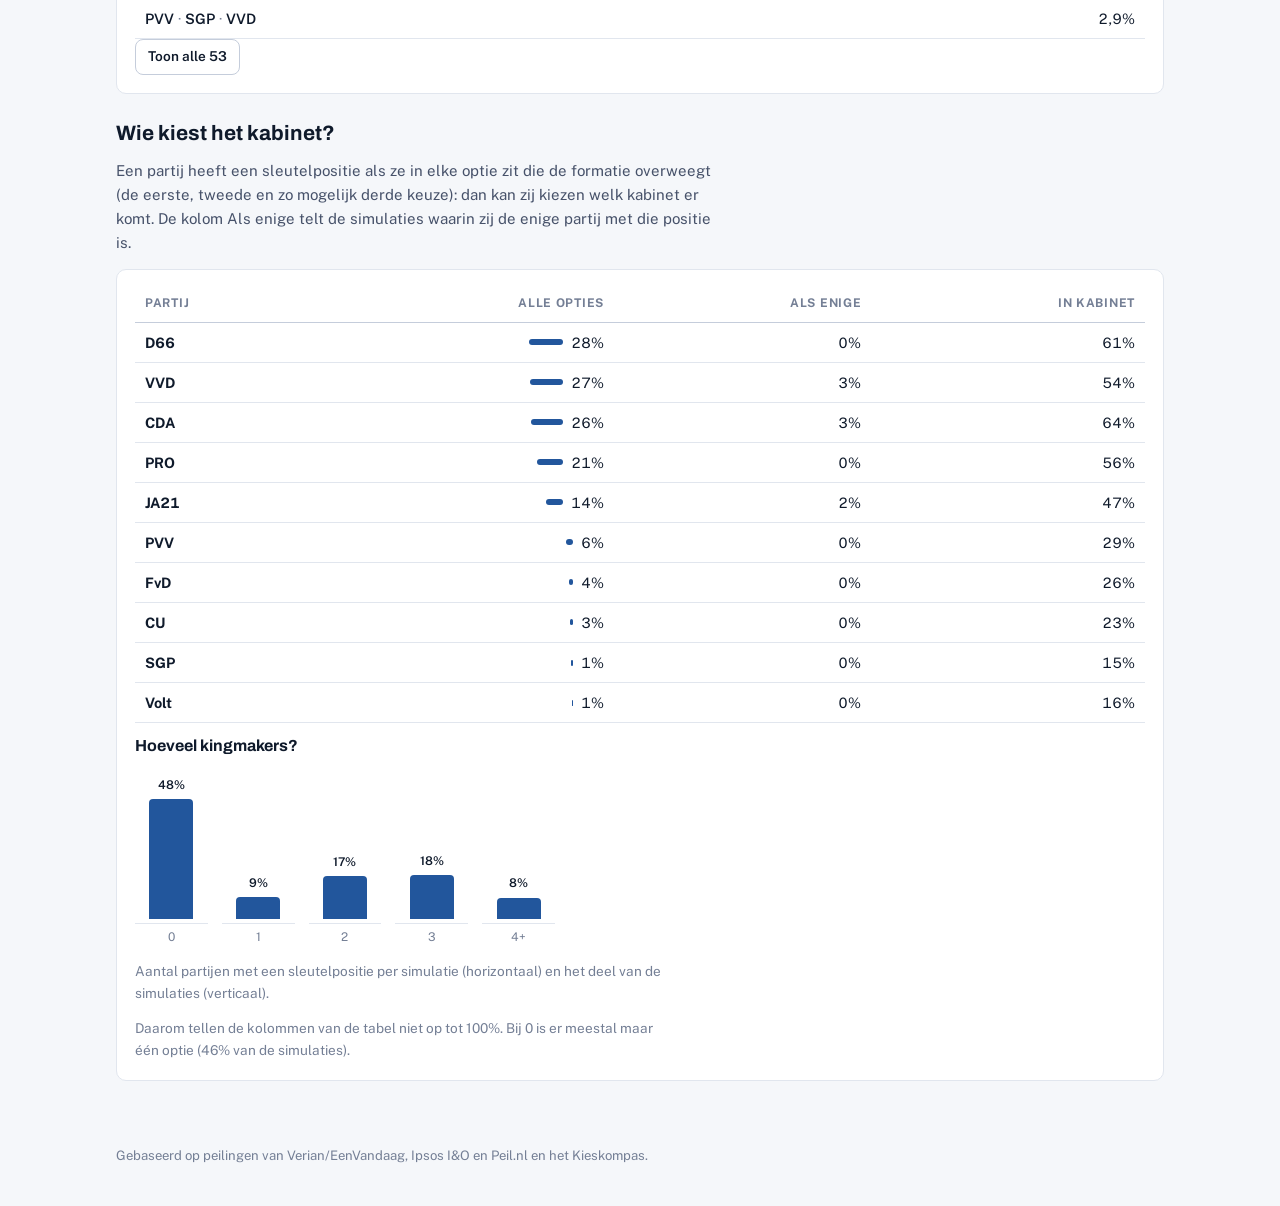
==== commit 8f738917: "Website update" ====
--- a/index.html
+++ b/index.html
@@ -4,7 +4,7 @@
 <meta charset="utf-8">
 <meta name="viewport" content="width=device-width, initial-scale=1, viewport-fit=cover">
 <title>76 Zetels · Wie gaat er regeren? Coalitiekansen op basis van de peilingen</title>
-<meta name="description" content="Wie gaat er regeren? Meest waarschijnlijke coalitie: FvD, JA21 en PVV (9%). Kans op het kabinet: CDA 68%, D66 66%, PRO 58%, VVD 54%. Op basis van de peilingen tot 27 oktober 2026.">
+<meta name="description" content="Wie gaat er regeren? Meest waarschijnlijke coalitie: FvD, JA21 en PVV (10%). Kans op het kabinet: CDA 64%, D66 61%, PRO 56%, VVD 54%. Op basis van de peilingen tot 6 november 2026.">
 <link rel="canonical" href="https://76zetels.com/">
 <meta name="theme-color" content="#f5f7fa" media="(prefers-color-scheme: light)">
 <meta name="theme-color" content="#0d121a" media="(prefers-color-scheme: dark)">
@@ -13,14 +13,14 @@
 <meta property="og:locale" content="nl_NL">
 <meta property="og:url" content="https://76zetels.com/">
 <meta property="og:title" content="76 Zetels · Wie gaat er regeren?">
-<meta property="og:description" content="Wie gaat er regeren? Meest waarschijnlijke coalitie: FvD, JA21 en PVV (9%). Kans op het kabinet: CDA 68%, D66 66%, PRO 58%, VVD 54%. Op basis van de peilingen tot 27 oktober 2026.">
+<meta property="og:description" content="Wie gaat er regeren? Meest waarschijnlijke coalitie: FvD, JA21 en PVV (10%). Kans op het kabinet: CDA 64%, D66 61%, PRO 56%, VVD 54%. Op basis van de peilingen tot 6 november 2026.">
 <meta property="og:image" content="https://76zetels.com/social/out/og.png">
 <meta property="og:image:width" content="1200">
 <meta property="og:image:height" content="630">
 <meta property="og:image:alt" content="De meest waarschijnlijke coalities volgens het model van 76 Zetels">
 <meta name="twitter:card" content="summary_large_image">
 <meta name="twitter:title" content="76 Zetels · Wie gaat er regeren?">
-<meta name="twitter:description" content="Wie gaat er regeren? Meest waarschijnlijke coalitie: FvD, JA21 en PVV (9%). Kans op het kabinet: CDA 68%, D66 66%, PRO 58%, VVD 54%. Op basis van de peilingen tot 27 oktober 2026.">
+<meta name="twitter:description" content="Wie gaat er regeren? Meest waarschijnlijke coalitie: FvD, JA21 en PVV (10%). Kans op het kabinet: CDA 64%, D66 61%, PRO 56%, VVD 54%. Op basis van de peilingen tot 6 november 2026.">
 <meta name="twitter:image" content="https://76zetels.com/social/out/og.png">
 <link rel="icon" href="icon.png">
 <link rel="apple-touch-icon" href="icon.png">
@@ -29,7 +29,7 @@
 <link rel="stylesheet" href="https://fonts.googleapis.com/css2?family=Archivo:wght@600;700;800&family=Public+Sans:wght@400;600;700&display=swap">
 <link rel="stylesheet" href="style.css">
 <script type="application/ld+json">{"@context": "https://schema.org", "@type": "WebSite", "name": "76 Zetels", "url": "https://76zetels.com/", "inLanguage": "nl-NL"}</script>
-<script type="application/ld+json">{"@context": "https://schema.org", "@type": "Dataset", "name": "76 Zetels: coalitiekansen op basis van de peilingen", "description": "Kansen op coalities, kabinetsdeelname per partij, formatiemoeilijkheid en een meerderheid in de Eerste Kamer, berekend uit duizenden gesimuleerde verkiezingen en formaties op basis van de Nederlandse peilingen.", "url": "https://76zetels.com/", "inLanguage": "nl-NL", "keywords": ["formatie", "coalitie", "peilingen", "Tweede Kamer", "Eerste Kamer", "verkiezingen", "kabinet"], "spatialCoverage": {"@type": "Place", "name": "Nederland"}, "creator": {"@type": "Organization", "name": "76 Zetels", "url": "https://76zetels.com/"}, "dateModified": "2026-10-27"}</script>
+<script type="application/ld+json">{"@context": "https://schema.org", "@type": "Dataset", "name": "76 Zetels: coalitiekansen op basis van de peilingen", "description": "Kansen op coalities, kabinetsdeelname per partij, formatiemoeilijkheid en een meerderheid in de Eerste Kamer, berekend uit duizenden gesimuleerde verkiezingen en formaties op basis van de Nederlandse peilingen.", "url": "https://76zetels.com/", "inLanguage": "nl-NL", "keywords": ["formatie", "coalitie", "peilingen", "Tweede Kamer", "Eerste Kamer", "verkiezingen", "kabinet"], "spatialCoverage": {"@type": "Place", "name": "Nederland"}, "creator": {"@type": "Organization", "name": "76 Zetels", "url": "https://76zetels.com/"}, "dateModified": "2026-11-06"}</script>
 </head>
 <body>
 <header class="site-header">
@@ -43,12 +43,12 @@
 <h1>Wie gaat er regeren?</h1>
 <p>Peilingen laten zien hoeveel zetels partijen krijgen, maar in Nederland regeert een partij nooit alleen.
 Dit model simuleert duizenden verkiezingsuitslagen en formaties, en laat zien welke coalities waarschijnlijk zijn.
-Bijgewerkt met de peilingen tot 27 oktober 2026.</p>
+Bijgewerkt met de peilingen tot 6 november 2026.</p>
 <h2>Meest waarschijnlijke coalities</h2>
-<ol><li>FvD, JA21 en PVV: 9%, zonder meerderheid (gemiddeld 63 zetels als deze coalitie er komt)</li><li>CDA, D66, PRO en VVD: 9%, met meerderheid (gemiddeld 79 zetels als deze coalitie er komt)</li><li>CDA, D66 en PRO: 7%, zonder meerderheid (gemiddeld 63 zetels als deze coalitie er komt)</li><li>CDA, CU, D66 en PRO: 5%, zonder meerderheid (gemiddeld 62 zetels als deze coalitie er komt)</li><li>CDA, CU, D66, PRO en VVD: 4%, met meerderheid (gemiddeld 78 zetels als deze coalitie er komt)</li></ol>
-<p>Kans op een kabinet zonder meerderheid van 76 zetels: 48%.</p>
+<ol><li>FvD, JA21 en PVV: 10%, zonder meerderheid (gemiddeld 63 zetels als deze coalitie er komt)</li><li>CDA, D66, PRO en VVD: 8%, met meerderheid (gemiddeld 79 zetels als deze coalitie er komt)</li><li>CDA, D66 en PRO: 6%, zonder meerderheid (gemiddeld 63 zetels als deze coalitie er komt)</li><li>CDA, CU, D66 en PRO: 4%, zonder meerderheid (gemiddeld 62 zetels als deze coalitie er komt)</li><li>CDA, CU, D66, PRO en Volt: 3%, zonder meerderheid (gemiddeld 61 zetels als deze coalitie er komt)</li></ol>
+<p>Kans op een kabinet zonder meerderheid van 76 zetels: 51%.</p>
 <h2>Kans op een plek in het kabinet</h2>
-<ul><li>CDA: 68%</li><li>D66: 66%</li><li>PRO: 58%</li><li>VVD: 54%</li><li>JA21: 43%</li><li>CU: 27%</li><li>PVV: 26%</li><li>FvD: 22%</li><li>Volt: 16%</li><li>SGP: 9%</li></ul>
+<ul><li>CDA: 64%</li><li>D66: 61%</li><li>PRO: 56%</li><li>VVD: 54%</li><li>JA21: 47%</li><li>PVV: 29%</li><li>FvD: 26%</li><li>CU: 23%</li><li>Volt: 16%</li><li>SGP: 15%</li></ul>
 <h2>Nieuws</h2><ul><li><a href="https://76zetels.com/nieuws/2026-10-06-eerste-kamer-coalitie-mag-hopen-op-1-meerderheid/">Eerste Kamer, coalitie mag hopen op 1 meerderheid</a> (6 oktober 2026) Blijven er wel meerderheden over voor de coalitie</li><li><a href="https://76zetels.com/nieuws/2026-06-30-voorbeeld-nieuwsbericht/">Voorbeeld: zo ziet een nieuwsbericht eruit</a> (30 juni 2026) Dit voorbeeldbericht laat zien hoe tekst en grafieken samengaan. De grafieken stoppen op 30 juni 2026, ook nu er nieuwere gegevens zijn.</li></ul>
 <p class="loading">Gegevens laden…</p>
 </div></main>
--- a/style.css
+++ b/style.css
@@ -306,3 +306,12 @@
 .vbar:hover i { opacity: 0.8; }
 .vbar-v { font-size: 12px; font-weight: 600; color: var(--ink, inherit); }
 .vbar-k { align-self: stretch; text-align: center; font-size: 12px; color: var(--muted); border-top: 1px solid var(--line, #ccd3de); padding-top: 4px; }
+
+/* on/off switch */
+.switch { display: inline-flex; align-items: center; gap: 10px; cursor: pointer; font-size: 14px; color: var(--ink); user-select: none; }
+.switch input { position: absolute; opacity: 0; width: 1px; height: 1px; }
+.switch .slider { position: relative; width: 38px; height: 22px; border-radius: 11px; background: var(--line-strong); transition: background .15s; flex: none; }
+.switch .slider::after { content: ""; position: absolute; top: 3px; left: 3px; width: 16px; height: 16px; border-radius: 50%; background: var(--surface); box-shadow: 0 1px 2px rgba(0,0,0,.25); transition: transform .15s; }
+.switch input:checked + .slider { background: var(--accent); }
+.switch input:checked + .slider::after { transform: translateX(16px); }
+.switch input:focus-visible + .slider { outline: 2px solid var(--accent); outline-offset: 2px; }
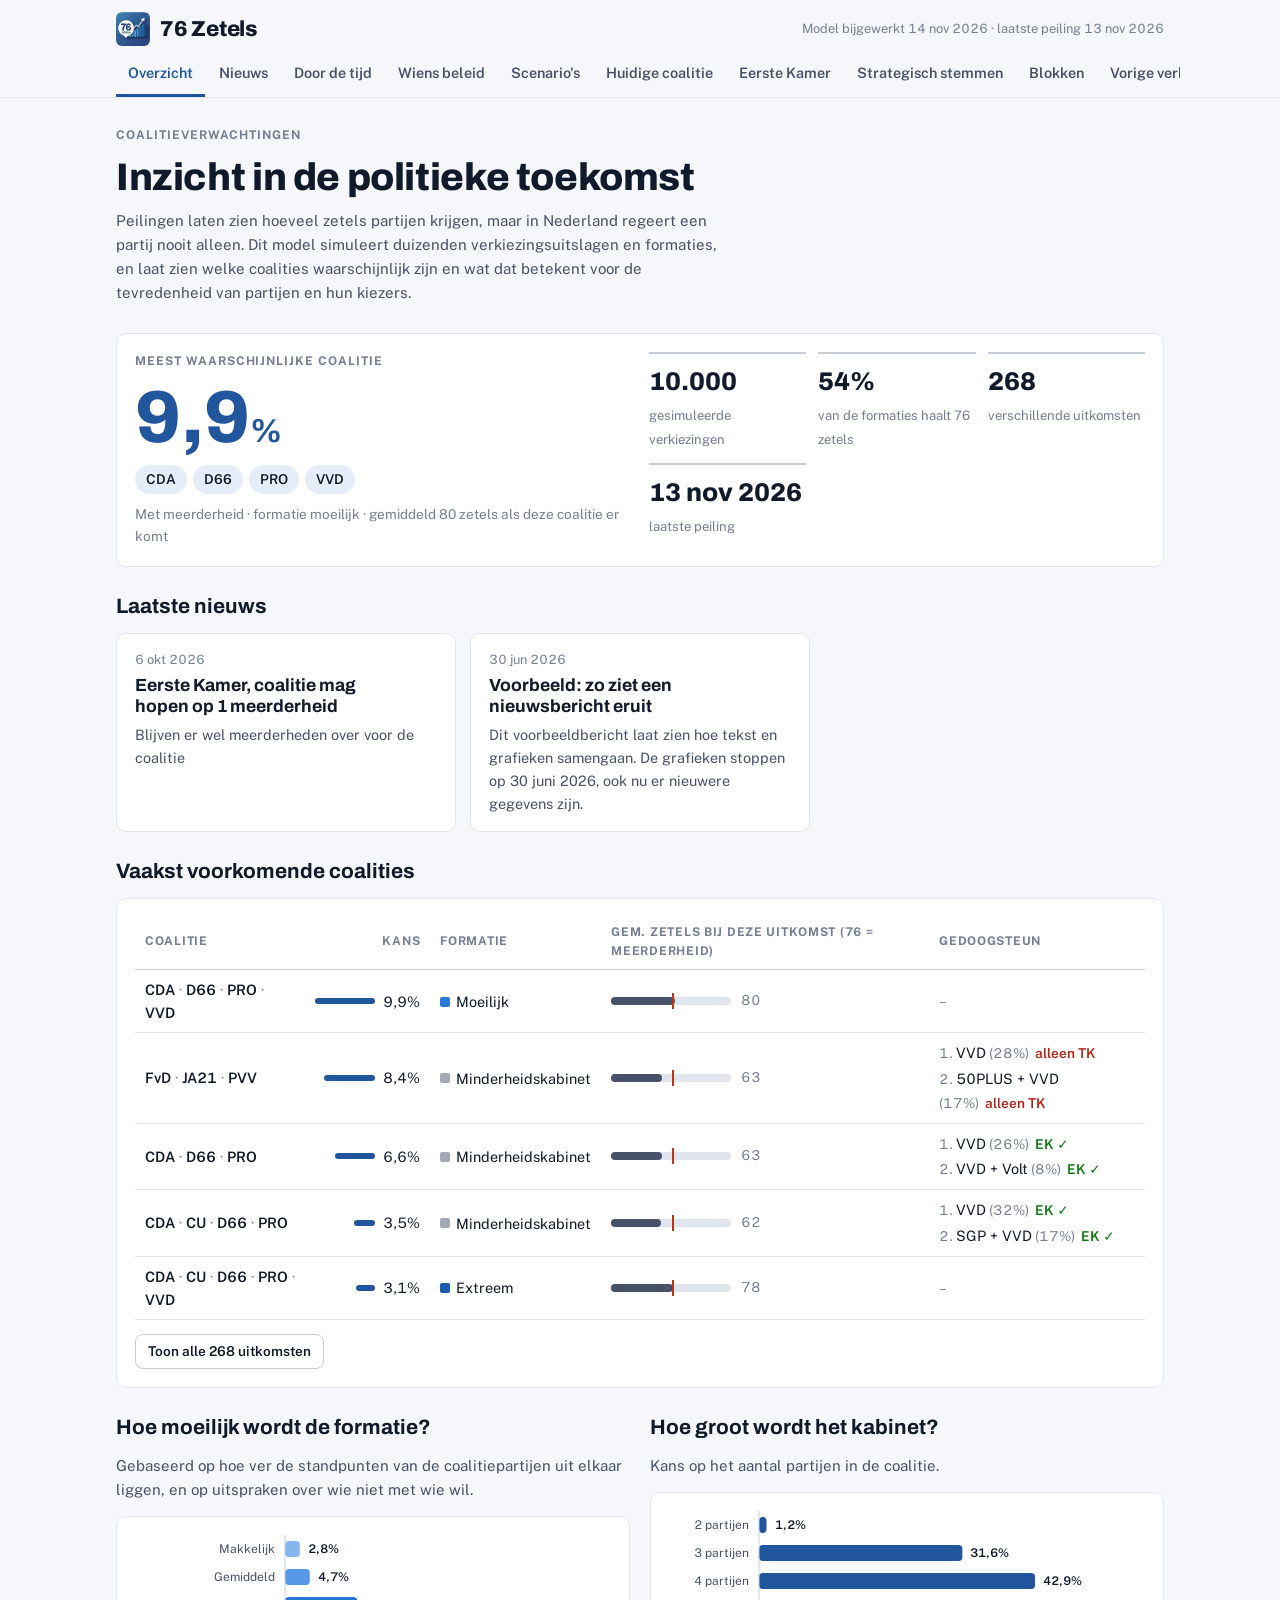
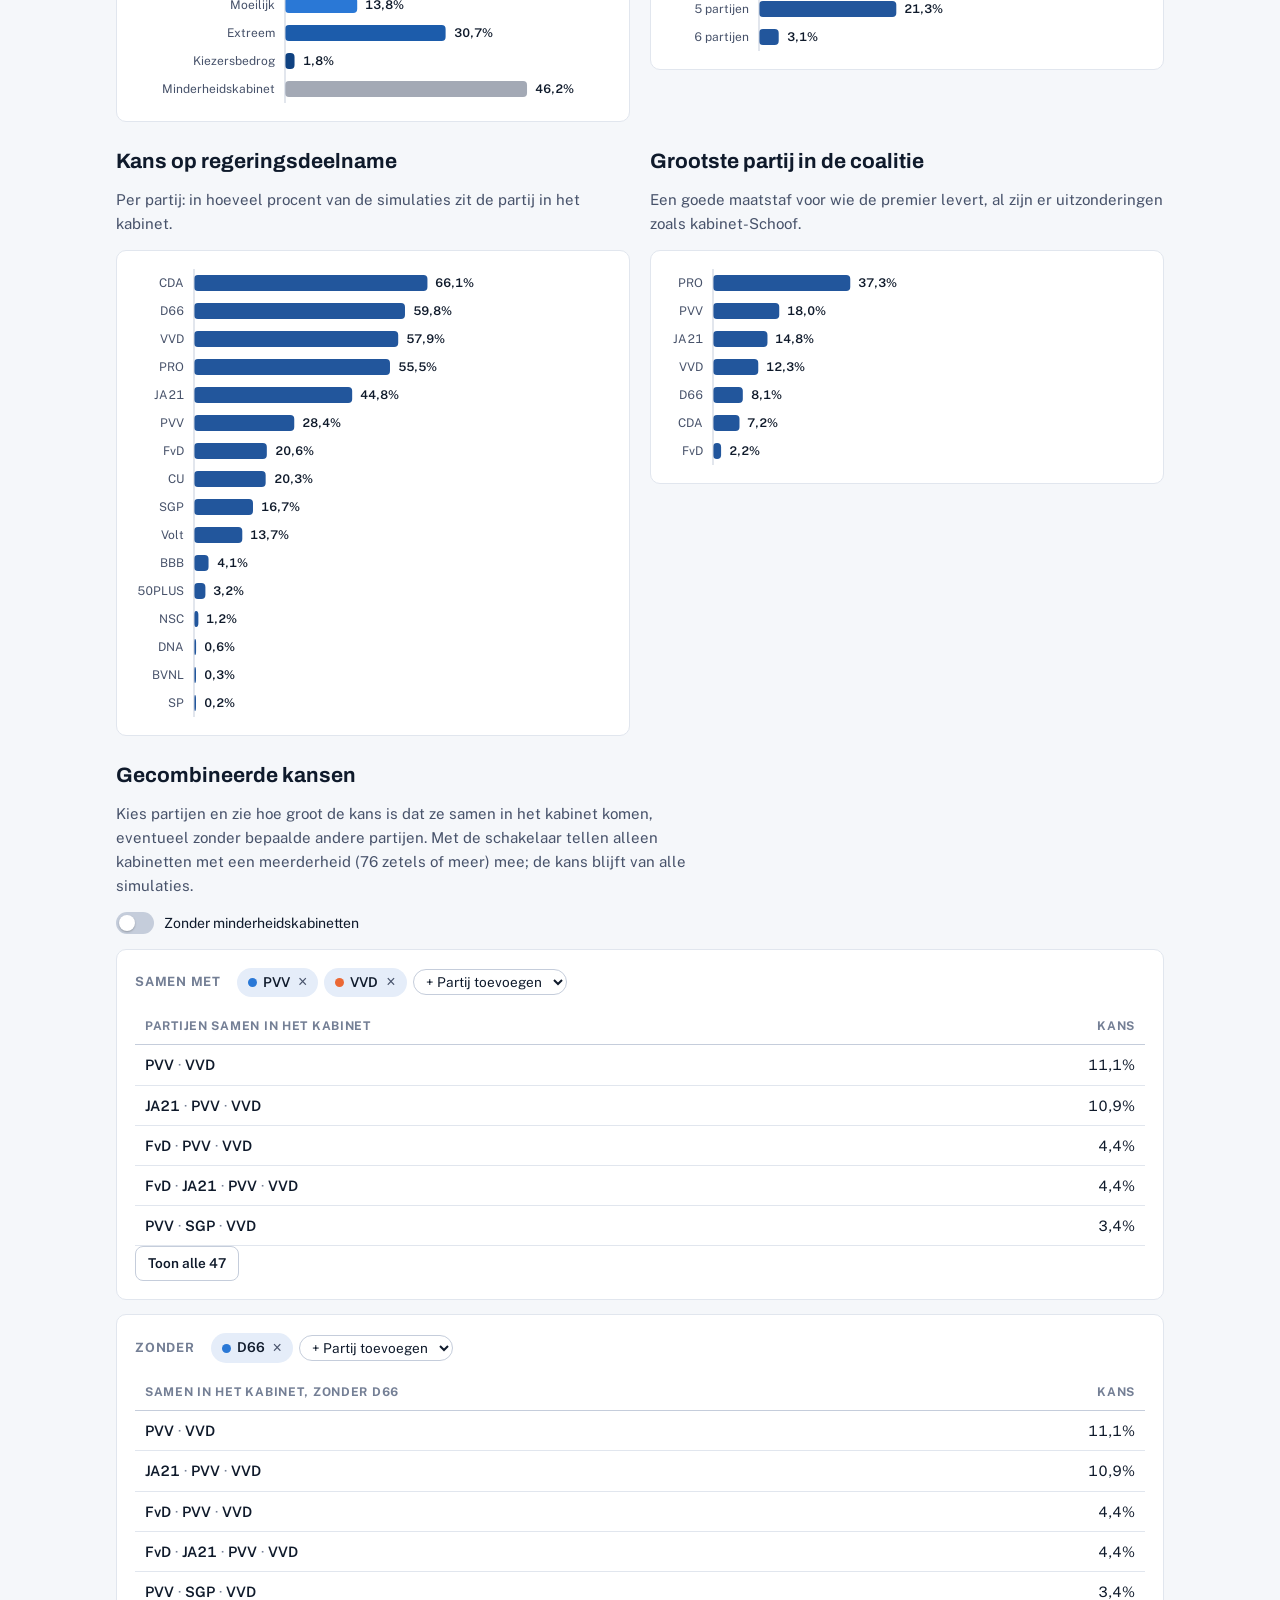
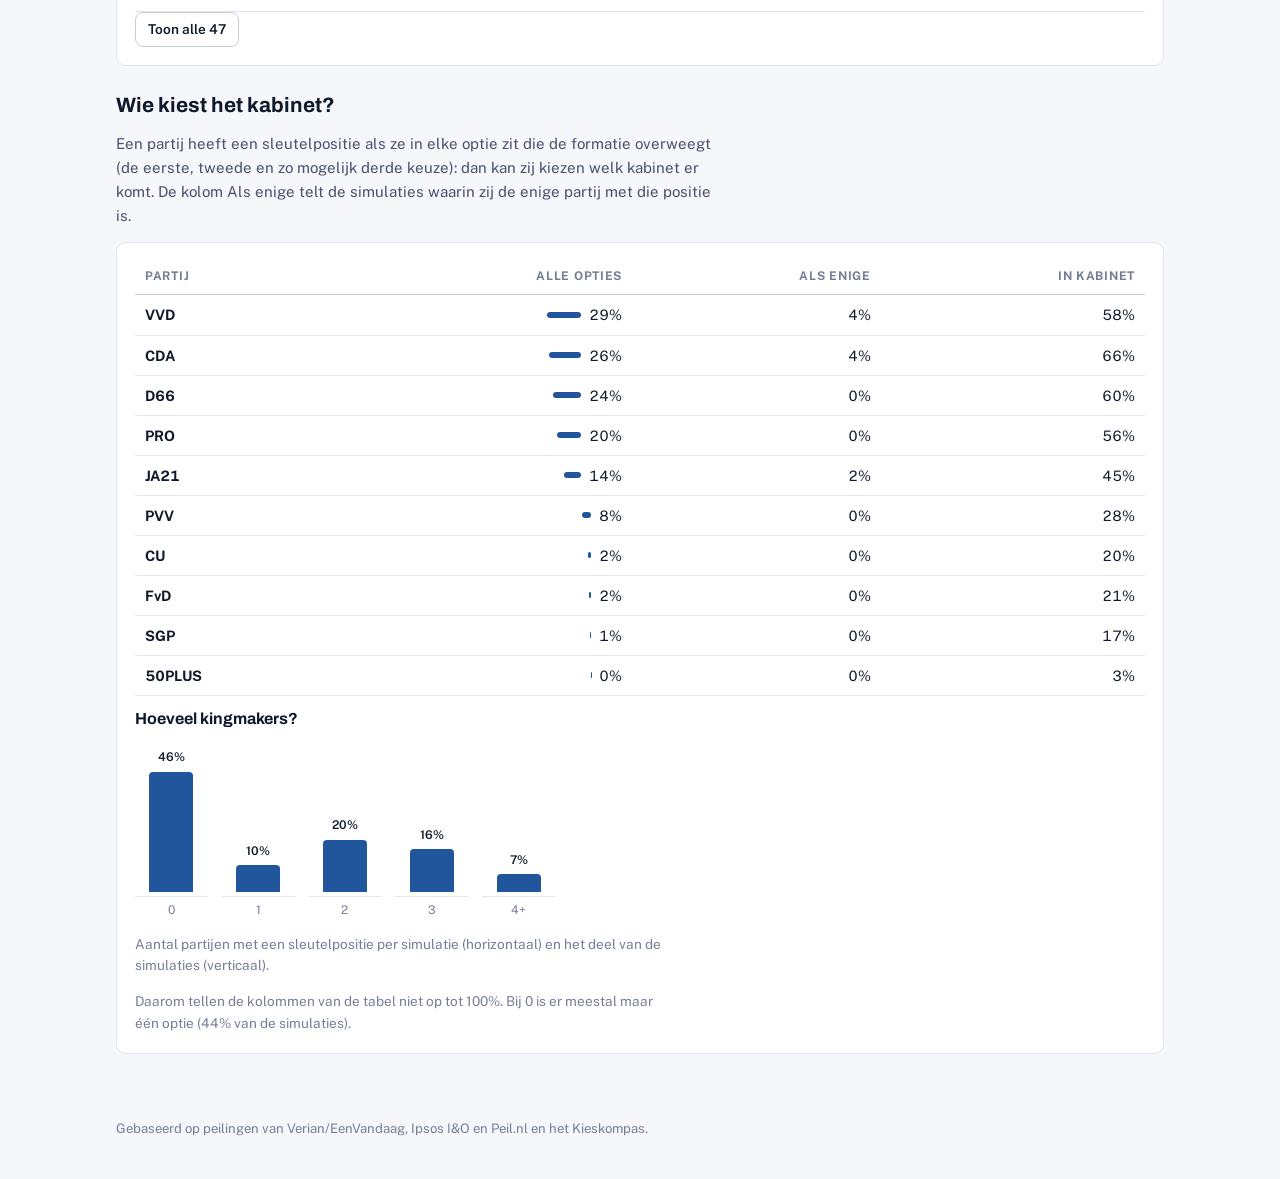
==== commit 5181ce71: "Website update" ====
--- a/index.html
+++ b/index.html
@@ -4,7 +4,7 @@
 <meta charset="utf-8">
 <meta name="viewport" content="width=device-width, initial-scale=1, viewport-fit=cover">
 <title>76 Zetels · Wie gaat er regeren? Coalitiekansen op basis van de peilingen</title>
-<meta name="description" content="Wie gaat er regeren? Meest waarschijnlijke coalitie: FvD, JA21 en PVV (10%). Kans op het kabinet: CDA 64%, D66 61%, PRO 56%, VVD 54%. Op basis van de peilingen tot 6 november 2026.">
+<meta name="description" content="Wie gaat er regeren? Meest waarschijnlijke coalitie: CDA, D66, PRO en VVD (10%). Kans op het kabinet: CDA 66%, D66 60%, VVD 58%, PRO 56%. Op basis van de peilingen tot 13 november 2026.">
 <link rel="canonical" href="https://76zetels.com/">
 <meta name="theme-color" content="#f5f7fa" media="(prefers-color-scheme: light)">
 <meta name="theme-color" content="#0d121a" media="(prefers-color-scheme: dark)">
@@ -13,14 +13,14 @@
 <meta property="og:locale" content="nl_NL">
 <meta property="og:url" content="https://76zetels.com/">
 <meta property="og:title" content="76 Zetels · Wie gaat er regeren?">
-<meta property="og:description" content="Wie gaat er regeren? Meest waarschijnlijke coalitie: FvD, JA21 en PVV (10%). Kans op het kabinet: CDA 64%, D66 61%, PRO 56%, VVD 54%. Op basis van de peilingen tot 6 november 2026.">
+<meta property="og:description" content="Wie gaat er regeren? Meest waarschijnlijke coalitie: CDA, D66, PRO en VVD (10%). Kans op het kabinet: CDA 66%, D66 60%, VVD 58%, PRO 56%. Op basis van de peilingen tot 13 november 2026.">
 <meta property="og:image" content="https://76zetels.com/social/out/og.png">
 <meta property="og:image:width" content="1200">
 <meta property="og:image:height" content="630">
 <meta property="og:image:alt" content="De meest waarschijnlijke coalities volgens het model van 76 Zetels">
 <meta name="twitter:card" content="summary_large_image">
 <meta name="twitter:title" content="76 Zetels · Wie gaat er regeren?">
-<meta name="twitter:description" content="Wie gaat er regeren? Meest waarschijnlijke coalitie: FvD, JA21 en PVV (10%). Kans op het kabinet: CDA 64%, D66 61%, PRO 56%, VVD 54%. Op basis van de peilingen tot 6 november 2026.">
+<meta name="twitter:description" content="Wie gaat er regeren? Meest waarschijnlijke coalitie: CDA, D66, PRO en VVD (10%). Kans op het kabinet: CDA 66%, D66 60%, VVD 58%, PRO 56%. Op basis van de peilingen tot 13 november 2026.">
 <meta name="twitter:image" content="https://76zetels.com/social/out/og.png">
 <link rel="icon" href="icon.png">
 <link rel="apple-touch-icon" href="icon.png">
@@ -29,7 +29,7 @@
 <link rel="stylesheet" href="https://fonts.googleapis.com/css2?family=Archivo:wght@600;700;800&family=Public+Sans:wght@400;600;700&display=swap">
 <link rel="stylesheet" href="style.css">
 <script type="application/ld+json">{"@context": "https://schema.org", "@type": "WebSite", "name": "76 Zetels", "url": "https://76zetels.com/", "inLanguage": "nl-NL"}</script>
-<script type="application/ld+json">{"@context": "https://schema.org", "@type": "Dataset", "name": "76 Zetels: coalitiekansen op basis van de peilingen", "description": "Kansen op coalities, kabinetsdeelname per partij, formatiemoeilijkheid en een meerderheid in de Eerste Kamer, berekend uit duizenden gesimuleerde verkiezingen en formaties op basis van de Nederlandse peilingen.", "url": "https://76zetels.com/", "inLanguage": "nl-NL", "keywords": ["formatie", "coalitie", "peilingen", "Tweede Kamer", "Eerste Kamer", "verkiezingen", "kabinet"], "spatialCoverage": {"@type": "Place", "name": "Nederland"}, "creator": {"@type": "Organization", "name": "76 Zetels", "url": "https://76zetels.com/"}, "dateModified": "2026-11-06"}</script>
+<script type="application/ld+json">{"@context": "https://schema.org", "@type": "Dataset", "name": "76 Zetels: coalitiekansen op basis van de peilingen", "description": "Kansen op coalities, kabinetsdeelname per partij, formatiemoeilijkheid en een meerderheid in de Eerste Kamer, berekend uit duizenden gesimuleerde verkiezingen en formaties op basis van de Nederlandse peilingen.", "url": "https://76zetels.com/", "inLanguage": "nl-NL", "keywords": ["formatie", "coalitie", "peilingen", "Tweede Kamer", "Eerste Kamer", "verkiezingen", "kabinet"], "spatialCoverage": {"@type": "Place", "name": "Nederland"}, "creator": {"@type": "Organization", "name": "76 Zetels", "url": "https://76zetels.com/"}, "dateModified": "2026-11-13"}</script>
 </head>
 <body>
 <header class="site-header">
@@ -43,12 +43,12 @@
 <h1>Wie gaat er regeren?</h1>
 <p>Peilingen laten zien hoeveel zetels partijen krijgen, maar in Nederland regeert een partij nooit alleen.
 Dit model simuleert duizenden verkiezingsuitslagen en formaties, en laat zien welke coalities waarschijnlijk zijn.
-Bijgewerkt met de peilingen tot 6 november 2026.</p>
+Bijgewerkt met de peilingen tot 13 november 2026.</p>
 <h2>Meest waarschijnlijke coalities</h2>
-<ol><li>FvD, JA21 en PVV: 10%, zonder meerderheid (gemiddeld 63 zetels als deze coalitie er komt)</li><li>CDA, D66, PRO en VVD: 8%, met meerderheid (gemiddeld 79 zetels als deze coalitie er komt)</li><li>CDA, D66 en PRO: 6%, zonder meerderheid (gemiddeld 63 zetels als deze coalitie er komt)</li><li>CDA, CU, D66 en PRO: 4%, zonder meerderheid (gemiddeld 62 zetels als deze coalitie er komt)</li><li>CDA, CU, D66, PRO en Volt: 3%, zonder meerderheid (gemiddeld 61 zetels als deze coalitie er komt)</li></ol>
-<p>Kans op een kabinet zonder meerderheid van 76 zetels: 51%.</p>
+<ol><li>CDA, D66, PRO en VVD: 10%, met meerderheid (gemiddeld 80 zetels als deze coalitie er komt)</li><li>FvD, JA21 en PVV: 8%, zonder meerderheid (gemiddeld 63 zetels als deze coalitie er komt)</li><li>CDA, D66 en PRO: 7%, zonder meerderheid (gemiddeld 63 zetels als deze coalitie er komt)</li><li>CDA, CU, D66 en PRO: 4%, zonder meerderheid (gemiddeld 62 zetels als deze coalitie er komt)</li><li>CDA, CU, D66, PRO en VVD: 3%, met meerderheid (gemiddeld 78 zetels als deze coalitie er komt)</li></ol>
+<p>Kans op een kabinet zonder meerderheid van 76 zetels: 46%.</p>
 <h2>Kans op een plek in het kabinet</h2>
-<ul><li>CDA: 64%</li><li>D66: 61%</li><li>PRO: 56%</li><li>VVD: 54%</li><li>JA21: 47%</li><li>PVV: 29%</li><li>FvD: 26%</li><li>CU: 23%</li><li>Volt: 16%</li><li>SGP: 15%</li></ul>
+<ul><li>CDA: 66%</li><li>D66: 60%</li><li>VVD: 58%</li><li>PRO: 56%</li><li>JA21: 45%</li><li>PVV: 28%</li><li>FvD: 21%</li><li>CU: 20%</li><li>SGP: 17%</li><li>Volt: 14%</li></ul>
 <h2>Nieuws</h2><ul><li><a href="https://76zetels.com/nieuws/2026-10-06-eerste-kamer-coalitie-mag-hopen-op-1-meerderheid/">Eerste Kamer, coalitie mag hopen op 1 meerderheid</a> (6 oktober 2026) Blijven er wel meerderheden over voor de coalitie</li><li><a href="https://76zetels.com/nieuws/2026-06-30-voorbeeld-nieuwsbericht/">Voorbeeld: zo ziet een nieuwsbericht eruit</a> (30 juni 2026) Dit voorbeeldbericht laat zien hoe tekst en grafieken samengaan. De grafieken stoppen op 30 juni 2026, ook nu er nieuwere gegevens zijn.</li></ul>
 <p class="loading">Gegevens laden…</p>
 </div></main>
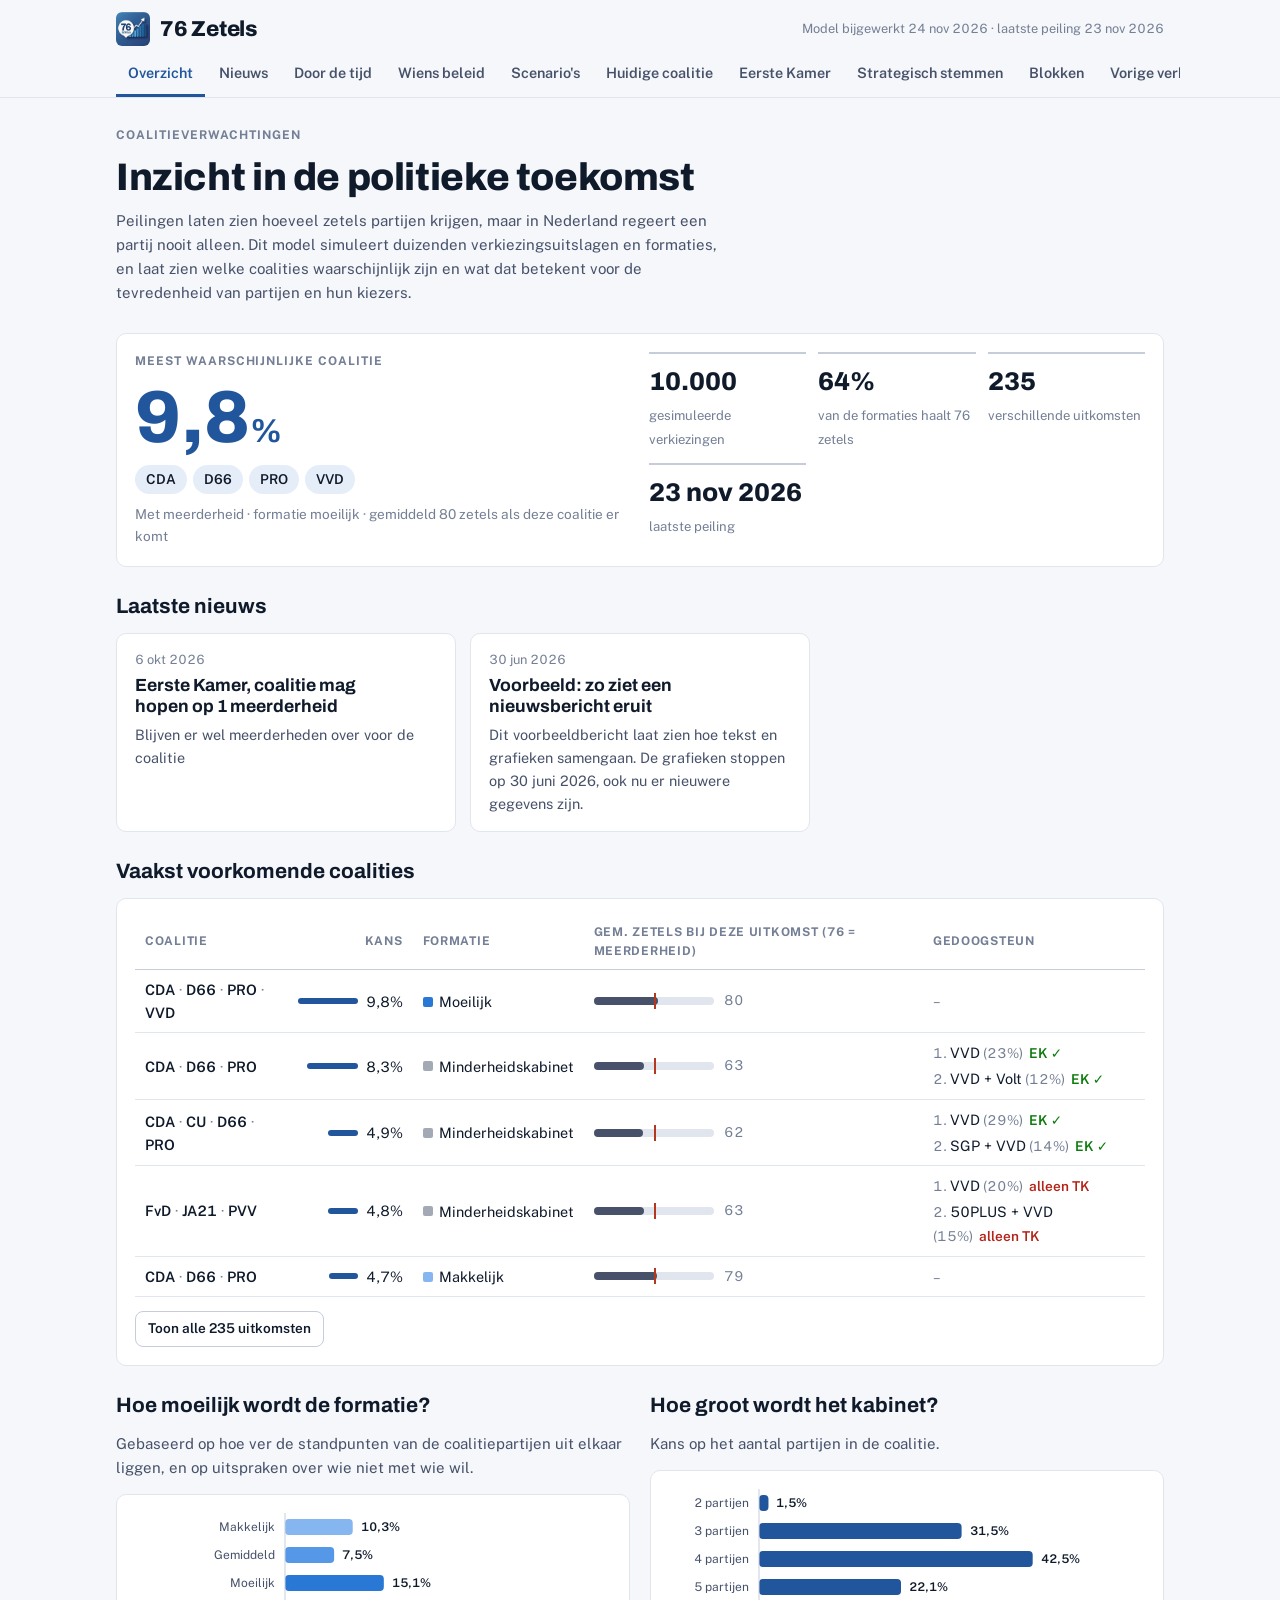
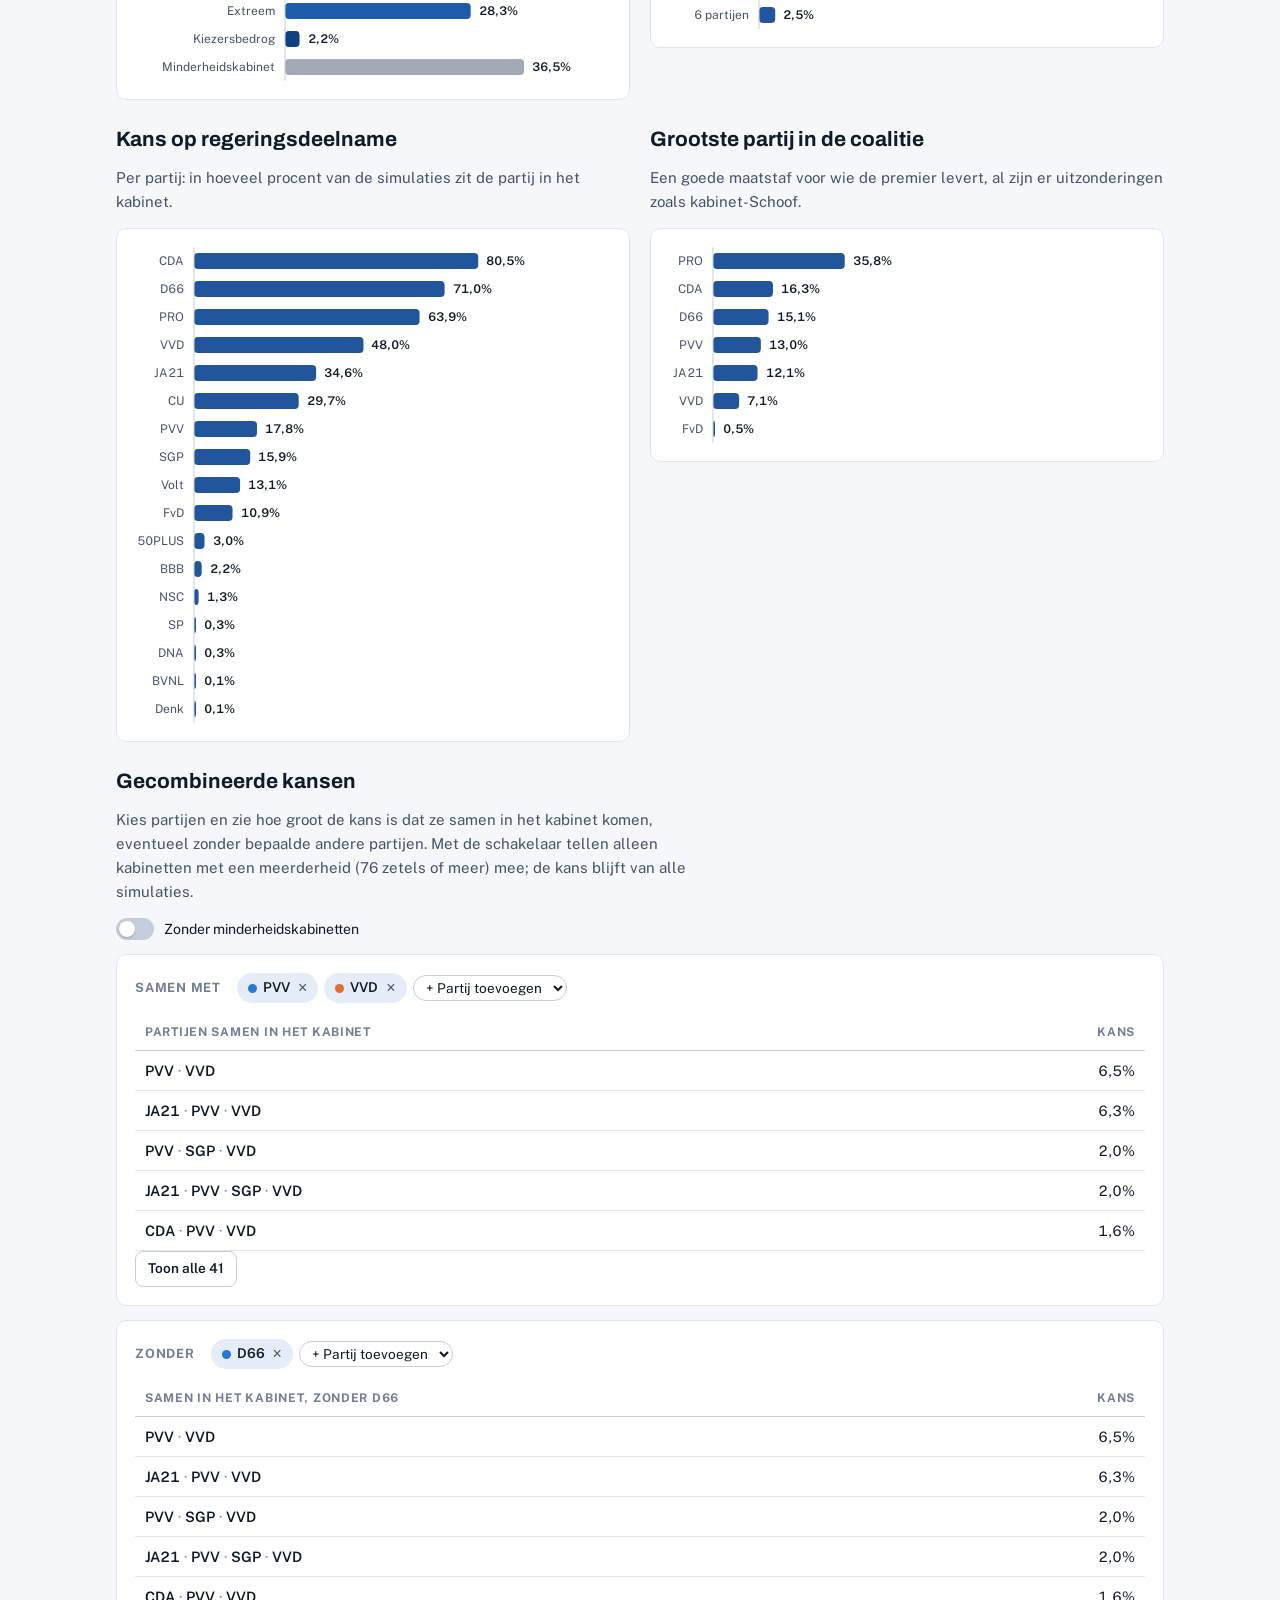
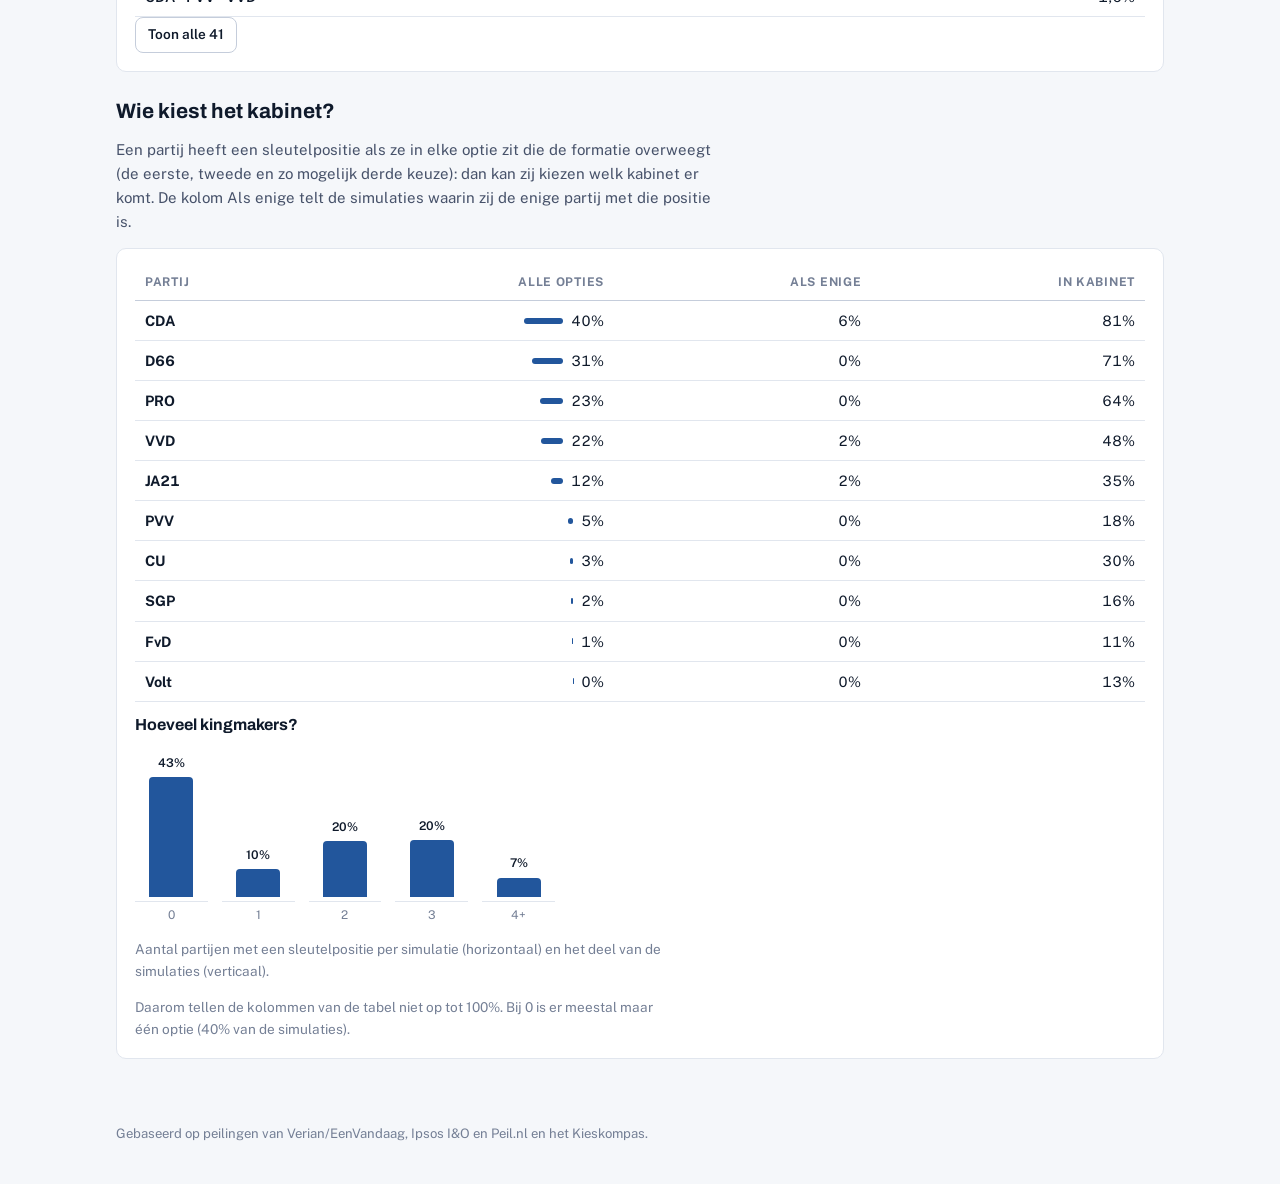
==== commit 2efd7d67: "Website update" ====
--- a/index.html
+++ b/index.html
@@ -4,7 +4,7 @@
 <meta charset="utf-8">
 <meta name="viewport" content="width=device-width, initial-scale=1, viewport-fit=cover">
 <title>76 Zetels · Wie gaat er regeren? Coalitiekansen op basis van de peilingen</title>
-<meta name="description" content="Wie gaat er regeren? Meest waarschijnlijke coalitie: CDA, D66, PRO en VVD (10%). Kans op het kabinet: CDA 66%, D66 60%, VVD 58%, PRO 56%. Op basis van de peilingen tot 13 november 2026.">
+<meta name="description" content="Wie gaat er regeren? Meest waarschijnlijke coalitie: CDA, D66, PRO en VVD (10%). Kans op het kabinet: CDA 81%, D66 71%, PRO 64%, VVD 48%. Op basis van de peilingen tot 23 november 2026.">
 <link rel="canonical" href="https://76zetels.com/">
 <meta name="theme-color" content="#f5f7fa" media="(prefers-color-scheme: light)">
 <meta name="theme-color" content="#0d121a" media="(prefers-color-scheme: dark)">
@@ -13,14 +13,14 @@
 <meta property="og:locale" content="nl_NL">
 <meta property="og:url" content="https://76zetels.com/">
 <meta property="og:title" content="76 Zetels · Wie gaat er regeren?">
-<meta property="og:description" content="Wie gaat er regeren? Meest waarschijnlijke coalitie: CDA, D66, PRO en VVD (10%). Kans op het kabinet: CDA 66%, D66 60%, VVD 58%, PRO 56%. Op basis van de peilingen tot 13 november 2026.">
+<meta property="og:description" content="Wie gaat er regeren? Meest waarschijnlijke coalitie: CDA, D66, PRO en VVD (10%). Kans op het kabinet: CDA 81%, D66 71%, PRO 64%, VVD 48%. Op basis van de peilingen tot 23 november 2026.">
 <meta property="og:image" content="https://76zetels.com/social/out/og.png">
 <meta property="og:image:width" content="1200">
 <meta property="og:image:height" content="630">
 <meta property="og:image:alt" content="De meest waarschijnlijke coalities volgens het model van 76 Zetels">
 <meta name="twitter:card" content="summary_large_image">
 <meta name="twitter:title" content="76 Zetels · Wie gaat er regeren?">
-<meta name="twitter:description" content="Wie gaat er regeren? Meest waarschijnlijke coalitie: CDA, D66, PRO en VVD (10%). Kans op het kabinet: CDA 66%, D66 60%, VVD 58%, PRO 56%. Op basis van de peilingen tot 13 november 2026.">
+<meta name="twitter:description" content="Wie gaat er regeren? Meest waarschijnlijke coalitie: CDA, D66, PRO en VVD (10%). Kans op het kabinet: CDA 81%, D66 71%, PRO 64%, VVD 48%. Op basis van de peilingen tot 23 november 2026.">
 <meta name="twitter:image" content="https://76zetels.com/social/out/og.png">
 <link rel="icon" href="icon.png">
 <link rel="apple-touch-icon" href="icon.png">
@@ -29,7 +29,7 @@
 <link rel="stylesheet" href="https://fonts.googleapis.com/css2?family=Archivo:wght@600;700;800&family=Public+Sans:wght@400;600;700&display=swap">
 <link rel="stylesheet" href="style.css">
 <script type="application/ld+json">{"@context": "https://schema.org", "@type": "WebSite", "name": "76 Zetels", "url": "https://76zetels.com/", "inLanguage": "nl-NL"}</script>
-<script type="application/ld+json">{"@context": "https://schema.org", "@type": "Dataset", "name": "76 Zetels: coalitiekansen op basis van de peilingen", "description": "Kansen op coalities, kabinetsdeelname per partij, formatiemoeilijkheid en een meerderheid in de Eerste Kamer, berekend uit duizenden gesimuleerde verkiezingen en formaties op basis van de Nederlandse peilingen.", "url": "https://76zetels.com/", "inLanguage": "nl-NL", "keywords": ["formatie", "coalitie", "peilingen", "Tweede Kamer", "Eerste Kamer", "verkiezingen", "kabinet"], "spatialCoverage": {"@type": "Place", "name": "Nederland"}, "creator": {"@type": "Organization", "name": "76 Zetels", "url": "https://76zetels.com/"}, "dateModified": "2026-11-13"}</script>
+<script type="application/ld+json">{"@context": "https://schema.org", "@type": "Dataset", "name": "76 Zetels: coalitiekansen op basis van de peilingen", "description": "Kansen op coalities, kabinetsdeelname per partij, formatiemoeilijkheid en een meerderheid in de Eerste Kamer, berekend uit duizenden gesimuleerde verkiezingen en formaties op basis van de Nederlandse peilingen.", "url": "https://76zetels.com/", "inLanguage": "nl-NL", "keywords": ["formatie", "coalitie", "peilingen", "Tweede Kamer", "Eerste Kamer", "verkiezingen", "kabinet"], "spatialCoverage": {"@type": "Place", "name": "Nederland"}, "creator": {"@type": "Organization", "name": "76 Zetels", "url": "https://76zetels.com/"}, "dateModified": "2026-11-23"}</script>
 </head>
 <body>
 <header class="site-header">
@@ -43,12 +43,12 @@
 <h1>Wie gaat er regeren?</h1>
 <p>Peilingen laten zien hoeveel zetels partijen krijgen, maar in Nederland regeert een partij nooit alleen.
 Dit model simuleert duizenden verkiezingsuitslagen en formaties, en laat zien welke coalities waarschijnlijk zijn.
-Bijgewerkt met de peilingen tot 13 november 2026.</p>
+Bijgewerkt met de peilingen tot 23 november 2026.</p>
 <h2>Meest waarschijnlijke coalities</h2>
-<ol><li>CDA, D66, PRO en VVD: 10%, met meerderheid (gemiddeld 80 zetels als deze coalitie er komt)</li><li>FvD, JA21 en PVV: 8%, zonder meerderheid (gemiddeld 63 zetels als deze coalitie er komt)</li><li>CDA, D66 en PRO: 7%, zonder meerderheid (gemiddeld 63 zetels als deze coalitie er komt)</li><li>CDA, CU, D66 en PRO: 4%, zonder meerderheid (gemiddeld 62 zetels als deze coalitie er komt)</li><li>CDA, CU, D66, PRO en VVD: 3%, met meerderheid (gemiddeld 78 zetels als deze coalitie er komt)</li></ol>
-<p>Kans op een kabinet zonder meerderheid van 76 zetels: 46%.</p>
+<ol><li>CDA, D66, PRO en VVD: 10%, met meerderheid (gemiddeld 80 zetels als deze coalitie er komt)</li><li>CDA, D66 en PRO: 8%, zonder meerderheid (gemiddeld 63 zetels als deze coalitie er komt)</li><li>CDA, CU, D66 en PRO: 5%, zonder meerderheid (gemiddeld 62 zetels als deze coalitie er komt)</li><li>FvD, JA21 en PVV: 5%, zonder meerderheid (gemiddeld 63 zetels als deze coalitie er komt)</li><li>CDA, D66 en PRO: 5%, met meerderheid (gemiddeld 79 zetels als deze coalitie er komt)</li></ol>
+<p>Kans op een kabinet zonder meerderheid van 76 zetels: 36%.</p>
 <h2>Kans op een plek in het kabinet</h2>
-<ul><li>CDA: 66%</li><li>D66: 60%</li><li>VVD: 58%</li><li>PRO: 56%</li><li>JA21: 45%</li><li>PVV: 28%</li><li>FvD: 21%</li><li>CU: 20%</li><li>SGP: 17%</li><li>Volt: 14%</li></ul>
+<ul><li>CDA: 81%</li><li>D66: 71%</li><li>PRO: 64%</li><li>VVD: 48%</li><li>JA21: 35%</li><li>CU: 30%</li><li>PVV: 18%</li><li>SGP: 16%</li><li>Volt: 13%</li><li>FvD: 11%</li></ul>
 <h2>Nieuws</h2><ul><li><a href="https://76zetels.com/nieuws/2026-10-06-eerste-kamer-coalitie-mag-hopen-op-1-meerderheid/">Eerste Kamer, coalitie mag hopen op 1 meerderheid</a> (6 oktober 2026) Blijven er wel meerderheden over voor de coalitie</li><li><a href="https://76zetels.com/nieuws/2026-06-30-voorbeeld-nieuwsbericht/">Voorbeeld: zo ziet een nieuwsbericht eruit</a> (30 juni 2026) Dit voorbeeldbericht laat zien hoe tekst en grafieken samengaan. De grafieken stoppen op 30 juni 2026, ook nu er nieuwere gegevens zijn.</li></ul>
 <p class="loading">Gegevens laden…</p>
 </div></main>
